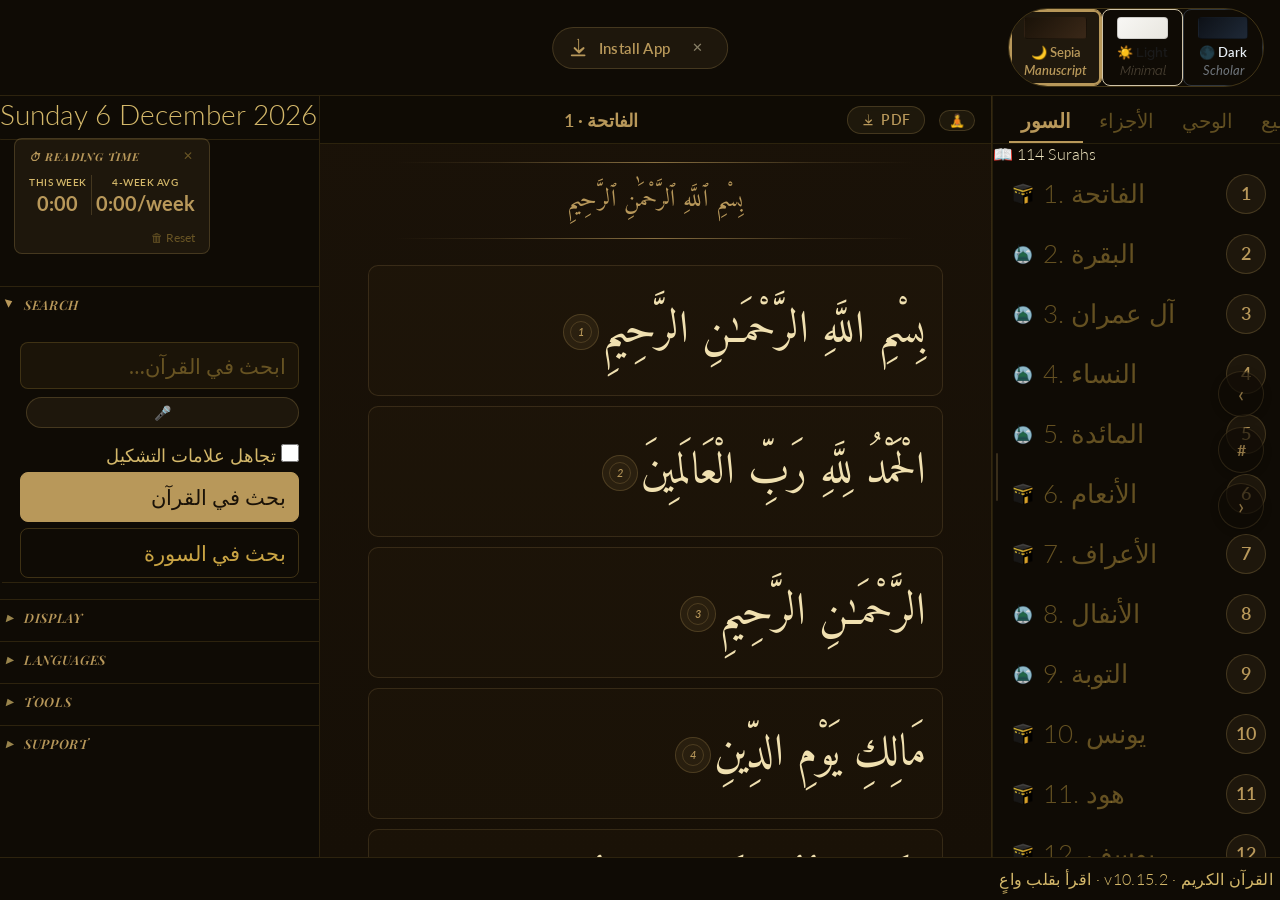
==== index.html @ 3ff108dc "V10.15.2" ====
<!DOCTYPE html>
<html lang="en" data-theme="manuscript">
<head>
    <meta charset="UTF-8">
    <meta name="viewport" content="width=device-width, initial-scale=1.0, maximum-scale=1.0, user-scalable=no">
    <title>Quran Display</title>
    <link rel="icon" type="image/x-icon" href="img/icon-192.png">
    <link rel="stylesheet" href="css/Styles.css">
    <link rel="stylesheet" href="css/features.css">
    <!-- v10.1: PWA — installable & offline-capable -->
    <link rel="manifest" href="manifest.json">
    <meta name="theme-color" content="#c9a444">
    <meta name="apple-mobile-web-app-capable" content="yes">
    <meta name="apple-mobile-web-app-status-bar-style" content="black-translucent">
    <meta name="apple-mobile-web-app-title" content="Quran">
    <link rel="apple-touch-icon" href="img/icon-192.png">
</head>
<body>
    <div class="burger-menu" id="burgerMenu">☰</div>

    <header>
        <div id="header-center">
            <!-- v10.4: Prominent install banner — visible at the top so users notice it -->
            <button id="headerInstallBtn" class="header-install-btn" style="display:none;" type="button">
                <span class="hib-icon" aria-hidden="true">
                    <svg viewBox="0 0 24 24" width="22" height="22" fill="currentColor" xmlns="http://www.w3.org/2000/svg">
                        <path d="M12 3v11.59l-3.3-3.3a1 1 0 0 0-1.4 1.42l5 5a1 1 0 0 0 1.4 0l5-5a1 1 0 0 0-1.4-1.42L13 14.59V3a1 1 0 0 0-2 0z"/>
                        <path d="M5 19a1 1 0 0 0 0 2h14a1 1 0 0 0 0-2H5z"/>
                    </svg>
                </span>
                <span class="hib-text">Install App</span>
                <span class="hib-close" id="headerInstallClose" title="Dismiss">✕</span>
            </button>
        </div>
        <div id="themeSwitcher">
            <button class="theme-btn active" data-theme="manuscript">
                <span class="theme-swatch theme-swatch-manuscript"></span>
                <span class="theme-name-primary">🌙 Sepia</span>
                <span class="theme-name-aesthetic">Manuscript</span>
            </button>
            <button class="theme-btn" data-theme="minimal">
                <span class="theme-swatch theme-swatch-minimal"></span>
                <span class="theme-name-primary">☀️ Light</span>
                <span class="theme-name-aesthetic">Minimal</span>
            </button>
            <button class="theme-btn" data-theme="scholar">
                <span class="theme-swatch theme-swatch-scholar"></span>
                <span class="theme-name-primary">🌑 Dark</span>
                <span class="theme-name-aesthetic">Scholar</span>
            </button>
        </div>
        <!-- Phone-only settings icon (top-right, ≤767px) -->
        <button id="phoneSettingsBtn" class="phone-settings-btn" type="button" title="Settings">⚙️</button>
    </header>

    <!-- Phone reading progress bar (hidden on desktop via CSS) -->
    <div id="surahProgressBar" class="surah-progress-bar">
        <div id="surahProgressFill" class="surah-progress-fill"></div>
    </div>

    <main>
        <aside class="sidebar1" id="sidebar">
            <div id="sidebarHeader">
                <span id="sidebarTitle">القرآن الكريم</span>
                <button id="sidebarCloseBtn" onclick="closeSidebar()">✕</button>
            </div>
            <div id="hijriMonth">
                <div class="date-gregorian"></div>
                <div class="date-hijri"></div>
            </div>
            <div id="controlsElements">

                <!-- v10.8: Reading-time widget -->
                <div id="topAccessBar">
                    <div id="topReadingTime" class="trt-widget">
                        <div class="trt-widget-head">
                            <span class="trt-widget-title">⏱ Reading Time</span>
                            <button class="trt-widget-x" id="trtCloseBtn" title="Hide">✕</button>
                        </div>
                        <div class="trt-stats">
                            <div class="trt-stat">
                                <div class="trt-stat-lbl">This week</div>
                                <div class="trt-val trt-stat-val">—</div>
                            </div>
                            <div class="trt-stat-sep"></div>
                            <div class="trt-stat">
                                <div class="trt-stat-lbl">4-week avg</div>
                                <div class="trt-avg trt-stat-val">—</div>
                            </div>
                        </div>
                        <div class="trt-widget-foot">
                            <button class="trt-widget-reset" id="trtResetBtn">🗑 Reset</button>
                        </div>
                    </div>
                </div>

                <!-- v10.13: Search — collapsible section (default open) -->
                <div class="side-group" data-default="open">
                    <button class="side-group-header" type="button">
                        <span class="side-group-arrow">▶</span>
                        <span class="side-group-label">Search</span>
                    </button>
                    <div class="side-group-body">
                <div id="searchControls">
                    <input type="text" id="search-input" placeholder="🔍 Search the Quran…">
                    <!-- Search history chips -->
                    <div id="searchHistoryRow"></div>
                    <div id="searDetails">
                        <div id="arabic-options" style="display:none;">
                            <label>
                                <input type="checkbox" id="ignore-diacritics">
                                تجاهل علامات التشكيل
                            </label>
                        </div>
                        <div id="searchButtons">
                            <button id="searchbutton">Quran Search</button>
                            <button id="searchButtonSourats">Surah Search</button>
                        </div>
                    </div>
                </div>
                    </div>
                </div>

                <!-- v10: Display section (theme + font sliders) — collapsed -->
                <div class="side-group" data-default="closed">
                    <button class="side-group-header" type="button">
                        <span class="side-group-arrow">▶</span>
                        <span class="side-group-label">Display</span>
                    </button>
                    <div class="side-group-body">
                        <!-- Font size slider -->
                        <div id="fontSizeSection">
                            <label class="SelectLanguage" id="lbl-fontsize">Font size</label>
                            <div class="font-slider-row">
                                <span class="font-slider-label font-slider-label-text">Verse</span>
                                <input type="range" id="arabicFontSlider" min="1.2" max="5" step="0.1" value="2.8">
                                <span class="font-slider-val" id="arabicFontVal">2.8</span>
                            </div>
                            <div class="font-slider-row">
                                <span class="font-slider-label font-slider-label-text">Translation</span>
                                <input type="range" id="transFontSlider" min="0.7" max="3" step="0.05" value="1.87">
                                <span class="font-slider-val" id="transFontVal">1.87</span>
                            </div>
                        </div>
                    </div>
                </div>

                <!-- v10: Languages section — collapsed -->
                <div class="side-group" data-default="closed">
                    <button class="side-group-header" type="button">
                        <span class="side-group-arrow">▶</span>
                        <span class="side-group-label">Languages</span>
                    </button>
                    <div class="side-group-body">
                        <div id="firstLanguage">
                            <label for="languageSelector" class="SelectLanguage">Quran language</label>
                            <select id="languageSelector">
                                <option value="arabic">Arabic</option>
                                <option value="french">Français</option>
                                <option value="english">English</option>
                                <option value="spanish">Español</option>
                            </select>
                        </div>

                        <div id="multiLanguage">
                            <label class="SelectLanguage">
                                Add translations
                                <span class="lang-badge">unlimited</span>
                            </label>
                            <div id="langTagsContainer"></div>
                            <select id="SurahLanguageSelector">
                                <option value="">+ Add a language…</option>
                                <option value="arabic">Arabic</option>
                                <option value="french">Français</option>
                                <option value="english">English</option>
                                <option value="spanish">Español</option>
                            </select>
                        </div>
                    </div>
                </div>

                <!-- v10: Tools section — collapsed -->
                <div class="side-group" data-default="closed">
                    <button class="side-group-header" type="button">
                        <span class="side-group-arrow">▶</span>
                        <span class="side-group-label">Tools</span>
                    </button>
                    <div class="side-group-body">
                        <div id="toggleButtons">
                            <button id="context">Surah Context</button>
                            <button id="bookmarksBtn">📁 Saved</button>
                            <button id="khatmBtn" class="khatm-sidebar-btn">🎯 Khatm tracker</button>
                            <button id="featuresBtn">⚙ Features &amp; Tools</button>
                        </div>
                    </div>
                </div>

                <!-- Support section — collapsed -->
                <div class="side-group" data-default="closed">
                    <button class="side-group-header" type="button">
                        <span class="side-group-arrow">▶</span>
                        <span class="side-group-label">Support</span>
                    </button>
                    <div class="side-group-body">
                        <div id="desktopSupportBtns">
                            <button id="desktopHelpBtn">❓ Help &amp; Tutorial</button>
                            <button id="desktopFeedbackBtn">✉ Feedback</button>
                        </div>
                    </div>
                </div>

            </div>
        </aside>

        <article class="main">
            <div id="content-wrapper">

                <!-- Saved hub panel (Bookmarks / Notes / Highlights) -->
                <div id="bookmarksPanel" class="eraseDiv">
                    <div id="bookmarks-topbar">
                        <span id="bookmarks-label">📁 Saved</span>
                        <button id="bookmarksReset" title="Clear all in this tab">🗑 Reset</button>
                        <button id="bookmarksClose">✕ Close</button>
                    </div>
                    <div id="saved-tabs">
                        <button class="saved-tab active" data-savedtab="bookmarks">
                            <span class="st-ico">🔖</span><span class="st-lbl">Bookmarks</span>
                        </button>
                        <button class="saved-tab" data-savedtab="notes">
                            <span class="st-ico">📝</span><span class="st-lbl">Notes</span>
                        </button>
                        <button class="saved-tab" data-savedtab="highlights">
                            <span class="st-ico">✦</span><span class="st-lbl">Highlights</span>
                        </button>
                        <button class="saved-tab" data-savedtab="reflections">
                            <span class="st-ico">✍️</span><span class="st-lbl">Reflections</span>
                        </button>
                    </div>
                    <div id="bookmarks-list"></div>
                </div>

                <!-- Search results -->
                <div class="eraseDiv" id="resultsContainerID">
                    <div id="results-topbar">
                        <span id="results-label">Results</span>
                        <button id="reset-button">✕ Close</button>
                    </div>
                    <div id="search-results" class="eraseDiv"></div>
                </div>

                <div id="quranContainer" class="textContainer"></div>
                <div id="suraContent" class="eraseDiv"></div>

                <!-- TOC with 3 tabs: Surahs / Juz / Revelation -->
                <div id="tocContainer" class="sidenav">
                    <div id="tocResizeHandle" title="Drag left to enlarge"></div>
                    <div id="tocTabRow">
                        <button class="toc-tab toc-tab-active" data-tab="surah">Surahs</button>
                        <button class="toc-tab" data-tab="juz">Juz</button>
                        <button class="toc-tab" data-tab="revelation">Revelation</button>
                        <button class="toc-tab" data-tab="topics">Topics</button>
                    </div>
                    <div id="toc-section-label"></div>
                    <div class="toc-scroll" id="toc-scroll"></div>
                </div>

            </div>
        </article>
    </main>

    <!-- Note modal -->
    <div id="noteModal" class="note-modal-overlay" style="display:none;">
        <div class="note-modal">
            <div class="note-modal-header">
                <span id="noteModalTitle">Verse note</span>
                <button id="noteModalClose">✕</button>
            </div>
            <textarea id="noteModalText" placeholder="Write your note here…"></textarea>
            <div class="note-modal-footer">
                <button id="noteModalSave">Save note</button>
                <button id="noteModalDelete">Delete note</button>
            </div>
        </div>
    </div>

    <!-- Mobile overlay for sidebar drawer -->
    <div id="sidebarOverlay" class="sidebar-overlay" onclick="closeSidebar()"></div>

    <!-- Bottom navigation bar (tablet + mobile) — v10.13 phone redesign: 4 tabs -->
    <nav id="bottomNav" class="bottom-nav">
        <button class="bnav-btn bnav-active" data-action="read">
            <span class="bnav-pill">
                <span class="bnav-ico">📖</span>
                <span class="bnav-lbl">Read</span>
            </span>
        </button>
        <button class="bnav-btn" data-action="share">
            <span class="bnav-pill">
                <span class="bnav-ico">📤</span>
                <span class="bnav-lbl">Share</span>
            </span>
        </button>
        <button class="bnav-btn" data-action="bookmark">
            <span class="bnav-pill">
                <span class="bnav-ico">🔖</span>
                <span class="bnav-lbl">Bookmark</span>
            </span>
        </button>
        <button class="bnav-btn" data-action="search">
            <span class="bnav-pill">
                <span class="bnav-ico">🔍</span>
                <span class="bnav-lbl">Search</span>
            </span>
        </button>
    </nav>


    <!-- Universal mobile bottom sheet -->
    <div id="mobileSheetOverlay" class="mob-sheet-overlay" onclick="closeMobileSheet()"></div>
    <div id="mobileSheet" class="mob-sheet">
        <div class="mob-sheet-grab" id="mobileSheetGrab">
            <div class="mob-sheet-handle" id="mobileSheetHandle"></div>
        </div>
        <div class="mob-sheet-header">
            <span class="mob-sheet-title" id="mobileSheetTitle"></span>
            <button class="mob-sheet-close" onclick="closeMobileSheet()">✕</button>
        </div>
        <div class="mob-sheet-body" id="mobileSheetBody"></div>
    </div>

    <!-- Reusable confirm dialog -->
    <div id="confirmOverlay" class="confirm-overlay" onclick="cancelConfirm(event)">
        <div class="confirm-box">
            <div class="confirm-title" id="confirmTitle">Are you sure?</div>
            <div class="confirm-text" id="confirmText"></div>
            <div class="confirm-btns">
                <button class="confirm-btn" onclick="cancelConfirm()">Cancel</button>
                <button class="confirm-btn danger" id="confirmOK">Confirm</button>
            </div>
        </div>
    </div>

    <!-- v9.12: Desktop Features modal — same content as mobile settings sheet -->
    <div id="featuresModal" class="features-modal-overlay" onclick="closeFeaturesModal(event)">
        <div class="features-modal-box" onclick="event.stopPropagation()">
            <div class="features-modal-header">
                <span class="features-modal-title">⚙ Features &amp; Tools</span>
                <button class="features-modal-close" onclick="closeFeaturesModal()">✕</button>
            </div>
            <div class="features-modal-body" id="featuresModalBody"></div>
        </div>
    </div>

    <!-- Phone hamburger drawer (left side, ≤767px only) -->
    <div id="mobileDrawer" class="mob-drawer">
        <div class="mob-drawer-header">
            <img src="img/icon-64.png" class="mob-drawer-icon" alt="">
            <span class="mob-drawer-title">Quran App</span>
            <button class="mob-drawer-close" id="mobileDrawerClose">✕</button>
        </div>
        <div class="mob-drawer-dates" id="mobileDrawerDates"></div>

        <!-- Quran Journey -->
        <div class="mob-drawer-section-label">Quran Journey</div>
        <nav class="mob-drawer-nav">
            <button class="mob-drawer-item" id="mdKhatmBtn">
                <span class="mob-drawer-ico">🎯</span>
                <span class="mob-drawer-lbl">Khatm Tracker</span>
                <span class="mob-drawer-chevron">›</span>
            </button>
            <button class="mob-drawer-item" id="mdReadingPlanBtn">
                <span class="mob-drawer-ico">📅</span>
                <span class="mob-drawer-lbl">Reading Plan</span>
                <span class="mob-drawer-chevron">›</span>
            </button>
            <button class="mob-drawer-item" id="mdReadingTimeBtn">
                <span class="mob-drawer-ico">⏱</span>
                <span class="mob-drawer-lbl">Reading Time</span>
                <span class="mob-drawer-chevron">›</span>
            </button>
            <button class="mob-drawer-item" id="mdSurahContextBtn">
                <span class="mob-drawer-ico">📜</span>
                <span class="mob-drawer-lbl">Surah Context</span>
                <span class="mob-drawer-chevron">›</span>
            </button>
        </nav>

        <!-- Daily Content -->
        <div class="mob-drawer-section-label">Daily Content</div>
        <nav class="mob-drawer-nav">
            <button class="mob-drawer-item" id="mdDailyVerseBtn">
                <span class="mob-drawer-ico">🌅</span>
                <span class="mob-drawer-lbl">Daily Verse</span>
                <span class="mob-drawer-chevron">›</span>
            </button>
            <button class="mob-drawer-item" id="mdReflectionBtn">
                <span class="mob-drawer-ico">✍️</span>
                <span class="mob-drawer-lbl">Reflection Prompt</span>
                <span class="mob-drawer-chevron">›</span>
            </button>
        </nav>

        <!-- Support -->
        <div class="mob-drawer-section-label">Support</div>
        <nav class="mob-drawer-nav">
            <button class="mob-drawer-item" id="mdHelpBtn">
                <span class="mob-drawer-ico">❓</span>
                <span class="mob-drawer-lbl">Help &amp; Tutorial</span>
                <span class="mob-drawer-chevron">›</span>
            </button>
            <button class="mob-drawer-item" id="mdFeedbackBtn">
                <span class="mob-drawer-ico">💬</span>
                <span class="mob-drawer-lbl">Feedback</span>
                <span class="mob-drawer-chevron">›</span>
            </button>
        </nav>

        <!-- Language -->
        <div class="mob-drawer-divider"></div>
        <div class="mob-drawer-lang-section">
            <div class="mob-drawer-lang-label">Language</div>
            <div class="mob-drawer-langs" id="mobileDrawerLangs">
                <button class="mob-drawer-lang" data-lang="arabic">AR</button>
                <button class="mob-drawer-lang" data-lang="french">FR</button>
                <button class="mob-drawer-lang" data-lang="english">EN</button>
                <button class="mob-drawer-lang" data-lang="spanish">ES</button>
            </div>
        </div>
    </div>
    <div id="mobileDrawerOverlay" class="mob-drawer-overlay"></div>

    <footer id="appFooter">Quran Display v10.14.14 — May you read with a mindful heart</footer>
    <script src="js/script.js"></script>
    <script src="js/features.js"></script>
</body>
</html>
---- css/Styles.css ----
/* ═══════════════════════════════════════════════════════════════════
   QURAN DISPLAY v8 · Three-theme stylesheet
   Themes: manuscript | minimal | scholar
   ═══════════════════════════════════════════════════════════════════ */

@import url('https://fonts.googleapis.com/css2?family=Playfair+Display:ital,wght@0,400;0,600;1,400&family=Cinzel:wght@400;600&family=Raleway:wght@300;400;600&family=Lato:wght@300;400&family=Amiri:ital,wght@0,400;0,700;1,400&display=swap');

*, *::before, *::after { margin: 0; padding: 0; box-sizing: border-box; }
html { font-size: 16px; }

/* ════════════════════════════════════════════════════════════════════
   THEME TOKENS
   ════════════════════════════════════════════════════════════════════ */
[data-theme="manuscript"] {
    --bg-page:         #0f0b05;
    --bg-sidebar:      #0f0b05;
    --bg-content:      #1a1208;
    --bg-toc:          #0f0b05;
    --bg-toc-active:   #c9a44415;
    --bg-input:        #c9a44410;
    --bg-btn:          transparent;
    --bg-btn-hover:    #c9a44418;
    --bg-results:      #100d06;
    --bg-header:       #0f0b05;
    --bg-footer:       #0f0b05;
    --accent:          #c9a444;
    --accent-dim:      #c9a44480;
    --accent-faint:    #c9a44428;
    --accent-trace:    #c9a44412;
    --text-primary:    #f0e6c0;
    --text-secondary:  #d4b86a;
    --text-muted:      #c9a44470;
    --text-btn:        #c9a444;
    --text-toc:        #c9a44475;
    --text-toc-active: #c9a444;
    --text-verse:      #f0e0b0;
    --text-hijri:      #c9a444;
    --text-result:     #c9a44488;
    --text-result-h:   #e8d5a0;
    --border:          #c9a44428;
    --border-mid:      #c9a44445;
    --border-verse:    #c9a44420;
    --border-btn:      #c9a44440;
    --border-input:    #c9a44435;
    --border-toc:      #c9a44420;
    --font-ui:         'Lato', sans-serif;
    --font-heading:    'Playfair Display', serif;
    --font-arabic:     'Amiri', serif;
    --radius:          8px;
    --sidebar-w:       320px;
}

[data-theme="minimal"] {
    --bg-page:         #f8f7f4;
    --bg-sidebar:      #ffffff;
    --bg-content:      #f8f7f4;
    --bg-toc:          #ffffff;
    --bg-toc-active:   #f3ede0;
    --bg-input:        #f8f7f4;
    --bg-btn:          #f5f1e7;
    --bg-btn-hover:    #ebe3d0;
    --bg-results:      #ffffff;
    --bg-header:       #ffffff;
    --bg-footer:       #f3ede0;
    --accent:          #2d5a27;
    --accent-dim:      #2d5a2780;
    --accent-faint:    #2d5a2720;
    --accent-trace:    #2d5a2710;
    --text-primary:    #1a1a1a;
    --text-secondary:  #5a5040;
    --text-muted:      #8a7e6a;
    --text-btn:        #3d3528;
    --text-toc:        #5a5040;
    --text-toc-active: #2d5a27;
    --text-verse:      #1a1a1a;
    --text-hijri:      #5a5040;
    --text-result:     #5a5040;
    --text-result-h:   #3d3528;
    --border:          #e0dbd0;
    --border-mid:      #ccc8bc;
    --border-verse:    #e8e4dc;
    --border-btn:      #d0c4a8;
    --border-input:    #d0ccc0;
    --border-toc:      #e8e4dc;
    --font-ui:         'Raleway', sans-serif;
    --font-heading:    'Cinzel', serif;
    --font-arabic:     'Amiri', serif;
    --radius:          10px;
    --sidebar-w:       320px;
}

[data-theme="scholar"] {
    --bg-page:         #0d1117;
    --bg-sidebar:      #161b22;
    --bg-content:      #0d1117;
    --bg-toc:          #161b22;
    --bg-toc-active:   #4fa8d512;
    --bg-input:        #0d1117;
    --bg-btn:          #21262d;
    --bg-btn-hover:    #2d333b;
    --bg-results:      #161b22;
    --bg-header:       #161b22;
    --bg-footer:       #161b22;
    --accent:          #4fa8d5;
    --accent-dim:      #4fa8d570;
    --accent-faint:    #4fa8d520;
    --accent-trace:    #4fa8d510;
    --text-primary:    #e6edf3;
    --text-secondary:  #8b949e;
    --text-muted:      #484f58;
    --text-btn:        #8b949e;
    --text-toc:        #8b949e;
    --text-toc-active: #4fa8d5;
    --text-verse:      #e6edf3;
    --text-hijri:      #4fa8d5;
    --text-result:     #adbac7;
    --text-result-h:   #e6edf3;
    --border:          #30363d;
    --border-mid:      #444c56;
    --border-verse:    #21262d;
    --border-btn:      #30363d;
    --border-input:    #30363d;
    --border-toc:      #21262d;
    --font-ui:         'Lato', sans-serif;
    --font-heading:    'Playfair Display', serif;
    --font-arabic:     'Amiri', serif;
    --radius:          7px;
    --sidebar-w:       320px;
}

/* ── Scrollbars ── */
::-webkit-scrollbar { width: 5px; height: 5px; }
::-webkit-scrollbar-track { background: transparent; }
::-webkit-scrollbar-thumb { background: var(--accent-faint); border-radius: 99px; }
::-webkit-scrollbar-thumb:hover { background: var(--accent-dim); }

body {
    font-family: var(--font-ui);
    font-weight: 300;
    background-color: var(--bg-page);
    color: var(--text-primary);
    display: flex;
    flex-direction: column;
    height: 100vh;            /* fallback */
    height: 100dvh;            /* respects mobile browser UI */
    overflow: hidden;
    transition: background-color 0.3s, color 0.3s;
}

/* ════════════════════════════════════════════════════════════════════
   HEADER — logo + title 2× bigger, truly centred
   ════════════════════════════════════════════════════════════════════ */
header {
    background-color: var(--bg-header);
    border-bottom: 1px solid var(--border);
    padding: 12px 20px;
    display: flex;
    align-items: center;
    justify-content: flex-end;
    gap: 16px;
    flex-shrink: 0;
    position: relative;
    min-height: 92px;
}

/* 4. Logo + title absolutely centred as one unit */
#header-center {
    position: absolute;
    left: 50%;
    transform: translateX(-50%);
    display: flex;
    align-items: center;
    gap: 18px;
    pointer-events: none;
}
#header-center > * { pointer-events: auto; }

#introduction { display: flex; align-items: center; flex-shrink: 0; }

/* 4. Logo 2× bigger: was 46px → 88px */
.Bismileh {
    height: 88px;
    width: auto;
    filter: drop-shadow(0 0 8px var(--accent-faint));
}

/* 4. Title 2× bigger: was 1rem → 2rem */
#introductionTitle {
    font-family: var(--font-arabic);
    font-size: 2rem;
    color: var(--accent);
    direction: rtl;
    opacity: 0.85;
    line-height: 1.6;
    white-space: nowrap;
}

/* ── Theme switcher ── */
#themeSwitcher {
    display: flex;
    border: 1px solid var(--border-mid);
    border-radius: 99px;
    overflow: hidden;
    flex-shrink: 0;
    position: relative;
    z-index: 1;
}

.theme-btn {
    background: transparent;
    border: none;
    padding: 7px 17px;
    font-size: 14px;
    font-family: var(--font-ui);
    color: var(--text-secondary);
    cursor: pointer;
    transition: all 0.2s;
    white-space: nowrap;
}
.theme-btn:hover { background: var(--accent-trace); color: var(--text-primary); }
.theme-btn.active { background: var(--accent); color: var(--bg-page); font-weight: 600; }

/* ════════════════════════════════════════════════════════════════════
   MAIN LAYOUT
   ════════════════════════════════════════════════════════════════════ */
main { display: flex; flex: 1; overflow: hidden; min-height: 0; }
article.main { flex: 1; overflow: hidden; display: flex; flex-direction: column; min-width: 0; }
#content-wrapper { flex: 1; display: flex; overflow: hidden; min-height: 0; background: var(--bg-content); }

/* ════════════════════════════════════════════════════════════════════
   SIDEBAR
   ════════════════════════════════════════════════════════════════════ */
.sidebar1 {
    width: var(--sidebar-w);
    min-width: var(--sidebar-w);
    background-color: var(--bg-sidebar);
    border-right: 1px solid var(--border);
    display: flex;
    flex-direction: column;
    overflow-y: auto;
    overflow-x: hidden;
    flex-shrink: 0;
    height: 100%;
    transition: background-color 0.3s, border-color 0.3s;
}

/* 5. Both date lines same size: 28px */
#hijriMonth {
    padding: 16px 18px 14px;
    border-bottom: 1px solid var(--border);
    flex-shrink: 0;
}

.date-gregorian {
    font-size: 28px;
    color: var(--text-secondary);
    margin-bottom: 4px;
    font-family: var(--font-ui);
    line-height: 1.3;
}

.date-hijri {
    font-size: 28px;
    color: var(--text-hijri);
    font-family: var(--font-arabic);
    line-height: 1.5;
    direction: rtl;
    text-align: right;
}

#controlsElements { display: flex; flex-direction: column; flex: 1; }

#firstLanguage,
#multiLanguage,
#searchControls,
#toggleButtons {
    padding: 14px 18px;
    border-bottom: 1px solid var(--border);
}

/* Labels: 24px italic heading font */
.SelectLanguage {
    display: flex;
    align-items: center;
    gap: 8px;
    font-size: 24px;
    color: var(--text-muted);
    margin-bottom: 10px;
    font-family: var(--font-heading);
    font-style: italic;
}

.lang-badge {
    font-size: 11px;
    background: var(--accent-trace);
    color: var(--accent-dim);
    border: 1px solid var(--accent-faint);
    border-radius: 3px;
    padding: 2px 6px;
    font-family: var(--font-ui);
    font-style: normal;
}

/* Selects: 21px */
#languageSelector,
#SurahLanguageSelector {
    width: 100%;
    padding: 10px 12px;
    background: var(--bg-input);
    border: 1px solid var(--border-input);
    border-radius: var(--radius);
    color: var(--text-primary);
    font-size: 21px;
    font-family: var(--font-ui);
    appearance: none;
    background-image: url("data:image/svg+xml,%3Csvg xmlns='http://www.w3.org/2000/svg' width='12' height='12' viewBox='0 0 12 12'%3E%3Cpath fill='%23888' d='M6 9L1 4h10z'/%3E%3C/svg%3E");
    background-repeat: no-repeat;
    background-position: right 12px center;
    cursor: pointer;
    transition: border-color 0.2s;
}
#languageSelector:focus,
#SurahLanguageSelector:focus { outline: none; border-color: var(--accent-dim); }

/* Language tag stack */
#langTagsContainer { display: flex; flex-direction: column; gap: 6px; margin-bottom: 10px; }

.lang-tag-row {
    display: flex;
    align-items: center;
    gap: 8px;
    background: var(--accent-trace);
    border: 1px solid var(--accent-faint);
    border-radius: var(--radius);
    padding: 8px 12px;
}

.lang-tag-label {
    font-size: 18px;
    color: var(--text-secondary);
    flex: 1;
    min-width: 0;
    overflow: hidden;
    text-overflow: ellipsis;
    white-space: nowrap;
}

.lang-tag-remove {
    font-size: 18px;
    color: var(--text-muted);
    background: none;
    border: none;
    cursor: pointer;
    padding: 0;
    line-height: 1;
    flex-shrink: 0;
    transition: color 0.15s;
}
.lang-tag-remove:hover { color: var(--accent); }

/* Secondary verse: 2/3 of main text */
.secondary-verse {
    font-size: var(--trans-font-size, 1.87rem);
    font-family: var(--font-ui);
    font-weight: 300;
    line-height: 1.8;
    margin-top: 8px;
    direction: ltr;
    text-align: left;
}

/* Search: 21px */
#searchControls { display: flex; flex-direction: column; gap: 8px; }

#search-input {
    width: 100%;
    padding: 10px 12px;
    background: var(--bg-input);
    border: 1px solid var(--border-input);
    border-radius: var(--radius);
    color: var(--text-primary);
    font-size: 21px;
    font-family: var(--font-ui);
    transition: border-color 0.2s;
}
#search-input::placeholder { color: var(--text-muted); }
#search-input:focus { outline: none; border-color: var(--accent-dim); }

#searDetails { display: flex; flex-direction: column; gap: 6px; }

#arabic-options {
    font-size: 18px;
    color: var(--text-secondary);
    display: flex;
    align-items: center;
    gap: 6px;
    direction: rtl;
}
#arabic-options input[type="checkbox"] { accent-color: var(--accent); width: 18px; height: 18px; }
#searchButtons { display: flex; flex-direction: column; gap: 6px; }

/* Buttons: 21px */
button {
    font-family: var(--font-ui);
    font-size: 21px;
    font-weight: 400;
    cursor: pointer;
    border-radius: var(--radius);
    transition: background 0.18s, color 0.18s;
}

#searchbutton,
#searchButtonSourats,
#toggleOrder,
#context,
#khatmBtn {
    width: 100%;
    padding: 11px 12px;
    background: var(--bg-btn);
    border: 1px solid var(--border-btn);
    color: var(--text-btn);
    text-align: left;
}
#searchbutton:hover,
#searchButtonSourats:hover,
#toggleOrder:hover,
#context:hover,
#khatmBtn:hover { background: var(--bg-btn-hover); color: var(--text-primary); }

#toggleButtons { display: flex; flex-direction: column; gap: 6px; }

/* 6. Arabic direction for buttons when Arabic is selected */
.btn-rtl {
    text-align: right !important;
    direction: rtl !important;
}

/* ── Burger ── */
.burger-menu {
    display: none;
    position: fixed;
    top: 10px; left: 10px;
    z-index: 200;
    font-size: 22px;
    color: var(--accent);
    cursor: pointer;
    background: var(--bg-sidebar);
    border: 1px solid var(--border);
    border-radius: 6px;
    width: 40px; height: 40px;
    align-items: center;
    justify-content: center;
    line-height: 1;
}

/* ════════════════════════════════════════════════════════════════════
   SEARCH RESULTS — close button at top
   ════════════════════════════════════════════════════════════════════ */
.resultsContainer {
    width: 280px;
    min-width: 280px;
    display: flex;
    flex-direction: column;
    border-right: 1px solid var(--border);
    background: var(--bg-results);
    overflow: hidden;
    flex-shrink: 0;
}

#results-topbar {
    display: flex;
    align-items: center;
    justify-content: space-between;
    gap: 8px;
    padding: 10px 12px;
    border-bottom: 1px solid var(--border);
    flex-shrink: 0;
}

#results-label {
    font-size: 16px;
    color: var(--accent);
    font-family: var(--font-heading);
    font-style: italic;
    flex: 1;
    min-width: 0;
    overflow: hidden;
    text-overflow: ellipsis;
    white-space: nowrap;
    line-height: 1.4;
}

#reset-button {
    font-size: 12px;
    padding: 4px 10px;
    background: var(--accent-trace);
    border: 1px solid var(--accent-faint);
    color: var(--accent);
    border-radius: 99px;
    white-space: nowrap;
    flex-shrink: 0;
}
#reset-button:hover { background: var(--accent-faint); }

.resultsClass {
    flex: 1;
    overflow-y: auto;
    padding: 12px 16px;
    font-size: 1rem;
    color: var(--text-result);
    line-height: 1.8;
}

.total-matches {
    font-size: 14px;
    color: var(--text-muted);
    margin-bottom: 10px;
    padding-bottom: 8px;
    border-bottom: 1px solid var(--border);
}

.surah-results { margin-bottom: 12px; }

.SearchResultSurah {
    font-family: var(--font-heading);
    font-size: 17px;
    color: var(--accent);
    margin-bottom: 5px;
    font-weight: 600;
    font-style: italic;
}

.search-result-item {
    cursor: pointer;
    color: var(--text-result);
    padding: 5px 0;
    font-size: 16px;
    transition: color 0.15s;
    border-bottom: 1px solid var(--border);
}
.search-result-item:hover { color: var(--text-result-h); }

/* ════════════════════════════════════════════════════════════════════
   READING PANE — flex:2 = 2/3
   ════════════════════════════════════════════════════════════════════ */
.textContainer {
    flex: 2;
    padding: 0 48px 36px;
    overflow-y: auto;
    overflow-x: hidden;
    background: var(--bg-content);
    border-right: 1px solid var(--border);
    transition: background-color 0.3s;
    min-width: 0;
}

/* ════════════════════════════════════════════════════════════════════
   CONTEXT PANE — 2. text 3× bigger
   ════════════════════════════════════════════════════════════════════ */
.sura-contexte {
    flex: 2;
    padding: 36px 48px;
    overflow-y: auto;
    overflow-x: hidden;
    background: var(--bg-content);
    border-right: 1px solid var(--border);
    min-width: 0;
    line-height: 1.8;
}

/* 2. Context text 3× bigger than before (was ~0.95rem → now ~2.85rem equiv) */
.sura-contexte h2 {
    font-family: var(--font-heading);
    color: var(--accent);
    font-size: 2.4rem;
    margin: 28px 0 14px;
    padding-bottom: 10px;
    border-bottom: 1px solid var(--border);
    font-style: italic;
}

.sura-contexte h3 {
    font-size: 1.8rem;
    color: var(--text-secondary);
    margin: 18px 0 8px;
}

.sura-contexte p {
    font-size: 1.65rem;
    color: var(--text-primary);
    line-height: 1.9;
    opacity: 0.9;
}

.sura-contexte .item { margin-bottom: 20px; }

/* ── Surah title — hidden (sticky bar already shows the name) ── */
#suraTitle {
    display: none;
}
@media print {
    #suraTitle { display: block; font-family: var(--font-heading); font-size: 1.9rem; color: var(--accent); margin-bottom: 20px; padding-bottom: 14px; border-bottom: 1px solid var(--border); font-weight: 600; }
}

/* ── Verses: 2.8rem ── */
.sura { width: 100%; }

.verse {
    padding: 22px 0;
    border-bottom: 1px solid var(--border-verse);
    position: relative;
    color: var(--text-verse);
    line-height: 2.3;
    font-family: var(--font-arabic);
    font-size: var(--verse-font-size, 2.8rem);
    transition: background 0.15s;
}

.verse:last-of-type { border-bottom: none; }
.verse:last-of-type::after {
    content: "";
    display: block;
    width: 40%;
    height: 1px;
    background: var(--accent-faint);
    margin: 16px auto 0;
    border-radius: 99px;
}

.right-align { text-align: right; direction: rtl; }
.verse-icon { display: inline-block; margin-inline-start: 10px; vertical-align: middle; }

.icon-number {
    display: inline-flex;
    align-items: center;
    justify-content: center;
    width: 36px; height: 36px;
    border-radius: 50%;
    border: 1px solid var(--accent-faint);
    background: var(--accent-trace);
    font-size: 14px;
    font-family: var(--font-ui);
    color: var(--accent);
    font-weight: 600;
    flex-shrink: 0;
}

.highlight { background: var(--accent); color: var(--bg-page); border-radius: 3px; padding: 0 3px; }

/* ════════════════════════════════════════════════════════════════════
   TOC — flex:1, drag-resizable, 3. original icons, centred header
   ════════════════════════════════════════════════════════════════════ */
#tocContainer {
    flex: 1;
    min-width: 140px;
    max-width: 700px;
    background: var(--bg-toc);
    border-left: 1px solid var(--border-toc);
    overflow-y: auto;
    overflow-x: hidden;
    flex-shrink: 0;
    position: relative;
    user-select: none;
    display: flex;
    flex-direction: column;
}

/* Drag handle */
#tocResizeHandle {
    position: absolute;
    top: 0; left: 0;
    width: 8px; height: 100%;
    cursor: col-resize;
    z-index: 10;
    background: transparent;
    display: flex;
    align-items: center;
    justify-content: center;
    transition: background 0.15s;
}
#tocResizeHandle::after {
    content: '';
    width: 2px; height: 48px;
    background: var(--accent-faint);
    border-radius: 2px;
    transition: background 0.15s;
}
#tocResizeHandle:hover,
#tocResizeHandle.dragging { background: var(--accent-trace); }
#tocResizeHandle:hover::after,
#tocResizeHandle.dragging::after { background: var(--accent-dim); }

/* 3. TOC header: bigger (20px), centred, with bottom border */
.toc-section-label {
    font-size: 20px;
    font-family: var(--font-heading);
    font-style: italic;
    font-weight: 600;
    color: var(--accent);
    text-align: center;
    padding: 14px 14px 12px 20px;
    border-bottom: 1px solid var(--border-toc);
    flex-shrink: 0;
}

/* TOC scroll area */
.toc-scroll {
    flex: 1;
    overflow-y: auto;
    overflow-x: hidden;
}

/* TOC items: default 26px, scaled by JS drag */
.toc-item {
    padding: 10px 14px 10px 16px;
    font-size: 26px;
    color: var(--text-toc);
    cursor: pointer;
    display: flex;
    align-items: center;
    justify-content: space-between;
    gap: 8px;
    border-left: 2px solid transparent;
    transition: background 0.15s, color 0.15s, border-color 0.15s;
    line-height: 1.3;
    overflow: hidden;
}
.toc-item:hover {
    background: var(--bg-toc-active);
    color: var(--text-toc-active);
    border-left-color: var(--accent-dim);
}
.toc-item.toc-active {
    color: var(--text-toc-active);
    background: var(--bg-toc-active);
    border-left-color: var(--accent);
}

.toc-item-left {
    display: flex;
    align-items: center;
    gap: 8px;
    flex: 1;
    min-width: 0;
    overflow: hidden;
}

.toc-item-name {
    overflow: hidden;
    text-overflow: ellipsis;
    white-space: nowrap;
}

.toc-item-right {
    display: flex;
    align-items: center;
    gap: 6px;
    flex-shrink: 0;
}

/* 3. Original city icon images */
.city-icon {
    width: 24px;
    height: 24px;
    object-fit: contain;
    opacity: 0.85;
    flex-shrink: 0;
}

/* TOC number badge */
.toc-num {
    display: inline-flex;
    align-items: center;
    justify-content: center;
    min-width: 40px; height: 40px;
    border-radius: 50%;
    border: 1px solid var(--accent-faint);
    background: var(--accent-trace);
    font-size: 18px;
    font-family: var(--font-ui);
    color: var(--accent);
    flex-shrink: 0;
    font-weight: 600;
}

/* ── Utility ── */
.eraseDiv {
    width: 0 !important;
    height: 0 !important;
    padding: 0 !important;
    border: 0 !important;
    margin: 0 !important;
    overflow: hidden !important;
    display: none !important;
    flex-shrink: 0 !important;
}

footer {
    background: var(--bg-footer);
    border-top: 1px solid var(--border);
    text-align: center;
    padding: 11px 7px;
    font-size: 16px;
    color: var(--text-secondary);
    flex-shrink: 0;
    opacity: 1;
    font-family: var(--font-ui);
    font-style: normal;
    letter-spacing: 0.02em;
}

/* ════════════════════════════════════════════════════════════════════
   THEME OVERRIDES
   ════════════════════════════════════════════════════════════════════ */
[data-theme="manuscript"] .verse { padding: 26px 4px; }
[data-theme="manuscript"] .secondary-verse { color: #c9a444cc; }
[data-theme="manuscript"] #suraTitle::before,
[data-theme="manuscript"] #suraTitle::after {
    content: '⬧';
    font-size: 0.45em;
    opacity: 0.35;
    margin: 0 10px;
    vertical-align: middle;
}
[data-theme="manuscript"] .textContainer,
[data-theme="manuscript"] .sura-contexte {
    background: linear-gradient(180deg, #1a1208 0%, #160f06 100%);
}

[data-theme="minimal"] .verse {
    border: 1px solid var(--border-verse);
    border-radius: var(--radius);
    padding: 20px 24px;
    margin-bottom: 14px;
    box-shadow: 0 2px 8px #2d5a2710;
}
[data-theme="minimal"] .verse:last-of-type::after { display: none; }
[data-theme="minimal"] #suraTitle { font-size: 1.6rem; }

[data-theme="scholar"] .verse {
    border: 1px solid var(--border-verse);
    border-radius: var(--radius);
    padding: 18px 22px 18px 20px;
    margin-bottom: 12px;
    border-left: 2px solid var(--accent-faint);
    box-shadow: 0 1px 6px #00000035;
    transition: border-left-color 0.2s;
}
[data-theme="scholar"] .verse:hover { border-left-color: var(--accent-dim); }
[data-theme="scholar"] .verse:last-of-type::after { display: none; }
[data-theme="scholar"] .secondary-verse { color: #adbac7; }

/* ════════════════════════════════════════════════════════════════════
   SIDEBAR HEADER (mobile close button)
   ════════════════════════════════════════════════════════════════════ */
#sidebarHeader {
    display: none;
    align-items: center;
    justify-content: space-between;
    padding: 14px 18px;
    border-bottom: 1px solid var(--border);
    flex-shrink: 0;
}

#sidebarTitle {
    font-family: var(--font-arabic);
    font-size: 20px;
    color: var(--accent);
    font-style: italic;
}

#sidebarCloseBtn {
    font-size: 18px;
    color: var(--text-muted);
    background: none;
    border: none;
    cursor: pointer;
    width: auto;
    padding: 2px 6px;
    border-radius: 4px;
    line-height: 1;
}
#sidebarCloseBtn:hover { color: var(--accent); }

/* ════════════════════════════════════════════════════════════════════
   SIDEBAR OVERLAY (mobile backdrop)
   ════════════════════════════════════════════════════════════════════ */
.sidebar-overlay {
    display: none;
    position: fixed;
    inset: 0;
    background: #00000060;
    z-index: 90;
    backdrop-filter: blur(2px);
}
.sidebar-overlay.active { display: block; }

/* ════════════════════════════════════════════════════════════════════
   BOTTOM NAV (tablet + mobile only)
   ════════════════════════════════════════════════════════════════════ */
.bottom-nav {
    display: none;
    background: var(--bg-header);
    border-top: 1px solid var(--border);
    flex-shrink: 0;
    z-index: 50;
}

.bnav-btn {
    flex: 1;
    display: flex;
    flex-direction: column;
    align-items: center;
    justify-content: center;
    gap: 3px;
    padding: 8px 4px 10px;
    background: transparent;
    border: none;
    cursor: pointer;
    border-top: 2px solid transparent;
    transition: background 0.15s, border-color 0.15s;
    width: auto;
}

.bnav-btn.bnav-active {
    background: var(--accent-trace);
    border-top-color: var(--accent);
}

/* Pill wrapper — transparent by default, gains background on phone active state */
.bnav-pill {
    display: flex;
    flex-direction: column;
    align-items: center;
    gap: 2px;
    padding: 4px 14px;
    border-radius: 20px;
    transition: background 0.2s;
}

.bnav-ico {
    font-size: 20px;
    line-height: 1;
    display: block;
}

.bnav-lbl {
    font-size: 11px;
    font-weight: 500;
    color: var(--text-secondary);
    font-family: var(--font-ui);
    white-space: nowrap;
    letter-spacing: 0.02em;
}

.bnav-btn.bnav-active .bnav-lbl { color: var(--accent); }

/* ── Phone progress bar (hidden on desktop/tablet) ── */
.surah-progress-bar {
    display: none;
    height: 3px;
    background: var(--border);
    flex-shrink: 0;
    position: relative;
    z-index: 9;
}
.surah-progress-fill {
    height: 100%;
    background: var(--accent);
    width: 0%;
    transition: width 0.25s ease;
}

/* ── Phone left drawer (hidden by default) ── */
.mob-drawer {
    display: none;
    position: fixed;
    top: 0; left: 0; bottom: 0;
    width: 280px;
    background: var(--bg-sidebar);
    border-right: 1px solid var(--border);
    z-index: 1100;
    transform: translateX(-100%);
    transition: transform 0.28s ease;
    flex-direction: column;
    overflow-y: auto;
}
.mob-drawer.open { transform: translateX(0); }
.mob-drawer-overlay {
    display: none;
    position: fixed;
    inset: 0;
    background: rgba(0,0,0,0.5);
    z-index: 1099;
}
.mob-drawer-overlay.active { display: block; }



/* ════════════════════════════════════════════════════════════════════
   RESPONSIVE — 1200px (hide TOC)
   ════════════════════════════════════════════════════════════════════ */
@media (max-width: 1200px) {
    #tocContainer { display: none; }
    .textContainer, .sura-contexte { flex: 1; }
}

/* ════════════════════════════════════════════════════════════════════
   RESPONSIVE — 900px TABLET
   ════════════════════════════════════════════════════════════════════ */
@media (max-width: 900px) {
    /* Header: compact, logo smaller */
    header {
        padding: 8px 14px;
        min-height: 60px;
        justify-content: space-between;
    }
    #header-center {
        position: static;
        transform: none;
        flex: 1;
        gap: 10px;
        justify-content: center;
    }
    .Bismileh { height: 40px; }
    #introductionTitle { font-size: 0.9rem; }
    #themeSwitcher { flex-shrink: 0; }
    .theme-btn { font-size: 12px; padding: 5px 11px; }

    /* Burger visible on all mobile/tablet (opens settings sheet; phone uses drawer) */
    .burger-menu { display: flex; }

    /* Sidebar: full-height drawer */
    .sidebar1 {
        position: fixed;
        top: 0; left: 0;
        height: 100vh;
        height: 100dvh;
        z-index: 100;
        transform: translateX(-100%);
        transition: transform 0.28s cubic-bezier(.4,0,.2,1);
        width: 320px;
        min-width: 320px;
        box-shadow: 6px 0 32px #00000060;
    }
    .sidebar1.open { transform: translateX(0); }
    #sidebarHeader { display: flex; }

    /* Reading area full width */
    .textContainer {
        padding: 0 24px 20px;
        flex: 1;
    }
    .sura-contexte {
        padding: 20px 24px;
        flex: 1;
    }
    /* v9.11: don't override font-size — let user's slider control it */
    #suraTitle { font-size: 1.2rem; }

    /* Search results narrower */
    .resultsContainer { width: 220px; min-width: 220px; }

    /* Bottom nav visible */
    .bottom-nav { display: flex; }

    /* main needs padding-bottom for bottom nav */
    main { padding-bottom: 0; }
    body { padding-bottom: 0; }

    /* Bookmarks panel narrower */
    .bookmarksContainer { width: 200px; min-width: 200px; }

    /* Sidebar font sizes slightly reduced */
    .SelectLanguage { font-size: 18px; }
    .date-gregorian { font-size: 18px; }
    .date-hijri { font-size: 22px; }
    #languageSelector, #SurahLanguageSelector { font-size: 16px; }
    #searchbutton, #searchButtonSourats, #toggleOrder, #context, #bookmarksBtn { font-size: 16px; padding: 9px 10px; }
    #search-input { font-size: 16px; }
}

/* ════════════════════════════════════════════════════════════════════
   RESPONSIVE — 600px MOBILE
   ════════════════════════════════════════════════════════════════════ */
@media (max-width: 600px) {
    /* Header: minimal */
    header {
        padding: 8px 12px;
        min-height: 52px;
        gap: 8px;
    }
    #header-center { gap: 8px; }
    .Bismileh { height: 32px; }
    #introductionTitle { font-size: 0.75rem; line-height: 1.4; }
    /* Hide theme switcher from header — accessible from settings in bottom nav */
    #themeSwitcher { display: none; }

    /* Sidebar narrower on mobile */
    .sidebar1 { width: 290px; min-width: 290px; }

    /* Reading padding tighter */
    .textContainer { padding: 0 16px 14px; }
    .sura-contexte { padding: 14px 16px; }
    /* v9.11: verse font-size respects slider — only set line-height here */
    .verse { line-height: 2; }
    #suraTitle { font-size: 1.05rem; }

    /* v9.7: Hide desktop search/bookmarks panels entirely on mobile.
       The mobile sheet handles both — desktop panels would be redundant overlays. */
    .resultsContainer,
    .bookmarksContainer {
        display: none !important;
    }

    /* Mobile search bar visible */
    /* mobile-search-bar removed in v9.5 */

    /* Hide desktop search controls in sidebar on mobile
       (search is handled by mobile search bar) */
    #searchControls { display: none; }

    /* Verse action buttons bigger tap targets */
    .verse-action-btn { padding: 5px 14px; font-size: 15px; }

    /* v10.5: Bottom nav labels readable on mobile */
    .bnav-lbl { font-size: 14px; }
    .bnav-ico { font-size: 22px; }

    /* font sliders full width */
    .font-slider-row { gap: 6px; }

    /* Note modal full screen on mobile */
    .note-modal {
        width: 100%;
        height: 100%;
        border-radius: 0;
        max-width: 100vw;
    }
    .note-modal-overlay { align-items: flex-end; }
}

/* ════════════════════════════════════════════════════════════════════
   RESPONSIVE — 380px SMALL MOBILE
   ════════════════════════════════════════════════════════════════════ */
@media (max-width: 380px) {
    .Bismileh { height: 26px; }
    #introductionTitle { font-size: 0.65rem; }
    /* v9.11: verse font-size respects slider */
    #suraTitle { font-size: 0.95rem; }
    .bnav-btn { padding: 6px 2px 8px; }
    .bnav-ico { font-size: 20px; }
    .bnav-lbl { font-size: 13px; }
}

/* ════════════════════════════════════════════════════════════════════
   SAFE AREA (notched phones — iPhone etc.)
   ════════════════════════════════════════════════════════════════════ */
@supports (padding-bottom: env(safe-area-inset-bottom)) {
    .bottom-nav { padding-bottom: env(safe-area-inset-bottom); }

}

/* ════════════════════════════════════════════════════════════════════
   v9 NEW FEATURES
   ════════════════════════════════════════════════════════════════════ */

/* ── Font size slider ── */
#fontSizeSection {
    padding: 12px 18px 10px;
    border-bottom: 1px solid var(--border);
}

.font-slider-row {
    display: flex;
    align-items: center;
    gap: 8px;
    margin-bottom: 6px;
}

.font-slider-label {
    font-size: 20px;
    color: var(--accent);
    font-family: var(--font-arabic);
    width: 28px;
    text-align: center;
    flex-shrink: 0;
}
/* v9.11: text labels (Verse/Translation) instead of letters */
.font-slider-label-text {
    font-family: var(--font-ui);
    font-size: 12px;
    font-style: italic;
    width: 78px;
    text-align: left;
}

input[type="range"] {
    flex: 1;
    accent-color: var(--accent);
    height: 4px;
    cursor: pointer;
}

.font-slider-val {
    font-size: 13px;
    color: var(--text-primary);
    width: 36px;
    text-align: right;
    flex-shrink: 0;
    opacity: 0.85;
    background: var(--accent-trace);
    border-radius: 4px;
    padding: 2px 6px;
}

/* ── TOC Tabs ── */
#tocTabRow {
    display: flex;
    border-bottom: 1px solid var(--border-toc);
    flex-shrink: 0;
    padding: 6px 8px 0;
    gap: 4px;
    padding-left: 16px;
}

.toc-tab {
    background: transparent;
    border: none;
    border-bottom: 2px solid transparent;
    padding: 6px 12px 8px;
    font-size: 20px;
    font-family: var(--font-ui);
    color: var(--text-muted);
    cursor: pointer;
    border-radius: 0;
    transition: color 0.15s, border-color 0.15s;
    white-space: nowrap;
}

.toc-tab:hover { color: var(--text-primary); }

.toc-tab.toc-tab-active {
    color: var(--accent);
    border-bottom-color: var(--accent);
    font-weight: 600;
}

/* ── Juz TOC items ── */
.juz-item {
    padding: 10px 14px 10px 16px;
    font-size: 22px;
    color: var(--text-toc);
    cursor: pointer;
    display: flex;
    align-items: center;
    gap: 10px;
    border-left: 2px solid transparent;
    transition: background 0.15s, color 0.15s;
    line-height: 1.3;
    overflow: hidden;
}

.juz-item:hover,
.juz-item.toc-active {
    background: var(--bg-toc-active);
    color: var(--text-toc-active);
    border-left-color: var(--accent);
}

.juz-num {
    display: inline-flex;
    align-items: center;
    justify-content: center;
    min-width: 42px;
    height: 42px;
    border-radius: 50%;
    border: 1px solid var(--accent-faint);
    background: var(--accent-trace);
    font-size: 18px;
    font-family: var(--font-ui);
    color: var(--accent);
    flex-shrink: 0;
    font-weight: 600;
}

.juz-info { flex: 1; min-width: 0; overflow: hidden; }

.juz-name {
    display: block;
    font-family: var(--font-heading);
    font-style: italic;
    overflow: hidden;
    text-overflow: ellipsis;
    white-space: nowrap;
}

.juz-sub {
    display: block;
    font-size: 0.55em;
    color: var(--text-primary);
    margin-top: 2px;
    opacity: 0.78;
    overflow: hidden;
    text-overflow: ellipsis;
    white-space: nowrap;
}

/* ── Reading history badge in TOC ── */
.toc-item-name .history-dot {
    display: inline-block;
    width: 7px;
    height: 7px;
    border-radius: 50%;
    background: var(--accent-dim);
    margin-left: 6px;
    vertical-align: middle;
    flex-shrink: 0;
}

/* v10.12: Green dot — indicates the surah has at least one saved item */
.toc-item-name .saved-dot {
    display: inline-block;
    width: 7px;
    height: 7px;
    border-radius: 50%;
    background: #4caf50;
    margin-left: 5px;
    vertical-align: middle;
    flex-shrink: 0;
    box-shadow: 0 0 4px rgba(76,175,80,0.5);
}

/* ── Verse highlighted state ── */
.verse.verse-highlighted {
    background: var(--accent-trace) !important;
    border-left: 3px solid var(--accent);
    padding-left: 10px;
}

/* ── Verse action row (highlight + bookmark + note buttons) ── */
.verse-actions {
    display: flex;
    gap: 6px;
    margin-top: 6px;
    opacity: 0;
    transition: opacity 0.2s;
}

.verse:hover .verse-actions { opacity: 1; }

.verse-action-btn {
    background: transparent;
    border: 1px solid var(--accent-faint);
    border-radius: 99px;
    padding: 3px 10px;
    font-size: 13px;
    color: var(--accent-dim);
    cursor: pointer;
    transition: background 0.15s, color 0.15s;
    font-family: var(--font-ui);
    width: auto;
}

.verse-action-btn:hover {
    background: var(--accent-trace);
    color: var(--accent);
}

.verse-action-btn.active {
    background: var(--accent-trace);
    color: var(--accent);
    border-color: var(--accent-dim);
}

/* note dot indicator */
.note-dot {
    display: inline-block;
    width: 8px;
    height: 8px;
    border-radius: 50%;
    background: var(--accent);
    margin-left: 4px;
    vertical-align: middle;
}

/* ── Note modal ── */
.note-modal-overlay {
    position: fixed;
    inset: 0;
    background: #00000070;
    z-index: 500;
    display: flex;
    align-items: center;
    justify-content: center;
}

.note-modal {
    background: var(--bg-sidebar);
    border: 1px solid var(--border-mid);
    border-radius: 12px;
    width: 480px;
    max-width: 90vw;
    padding: 20px;
    display: flex;
    flex-direction: column;
    gap: 12px;
}

.note-modal-header {
    display: flex;
    align-items: center;
    justify-content: space-between;
    font-size: 16px;
    font-family: var(--font-heading);
    color: var(--accent);
    font-style: italic;
}

.note-modal-header button {
    background: transparent;
    border: none;
    font-size: 18px;
    color: var(--text-muted);
    cursor: pointer;
    width: auto;
    padding: 0 4px;
}

#noteModalText {
    width: 100%;
    min-height: 120px;
    background: var(--bg-input);
    border: 1px solid var(--border-input);
    border-radius: var(--radius);
    padding: 10px 12px;
    font-size: 16px;
    font-family: var(--font-ui);
    color: var(--text-primary);
    resize: vertical;
}

#noteModalText:focus { outline: none; border-color: var(--accent-dim); }

.note-modal-footer {
    display: flex;
    gap: 8px;
    justify-content: flex-end;
}

#noteModalSave {
    padding: 8px 18px;
    background: var(--accent);
    color: var(--bg-page);
    border: none;
    border-radius: var(--radius);
    font-size: 14px;
    cursor: pointer;
    width: auto;
}

#noteModalDelete {
    padding: 8px 18px;
    background: #d9707018;
    border: 1px solid #d9707060;
    color: #d97070;
    border-radius: var(--radius);
    font-size: 14px;
    cursor: pointer;
    width: auto;
    font-weight: 600;
}

#noteModalDelete:hover { background: #d9707030; border-color: #d97070; color: #c44; }

/* ── Bookmarks panel ── */
.bookmarksContainer {
    width: 300px;
    min-width: 300px;
    display: flex;
    flex-direction: column;
    border-right: 1px solid var(--border);
    background: var(--bg-results);
    overflow: hidden;
    flex-shrink: 0;
}

#bookmarks-topbar {
    display: flex;
    align-items: center;
    justify-content: space-between;
    gap: 8px;
    padding: 10px 12px;
    border-bottom: 1px solid var(--border);
    flex-shrink: 0;
}

#bookmarks-label {
    font-size: 15px;
    color: var(--accent);
    font-family: var(--font-heading);
    font-style: italic;
    flex: 1;
}

#bookmarksClose {
    font-size: 12px;
    padding: 4px 10px;
    background: var(--accent-trace);
    border: 1px solid var(--accent-faint);
    color: var(--accent);
    border-radius: 99px;
    width: auto;
    white-space: nowrap;
}

#bookmarks-list {
    flex: 1;
    overflow-y: auto;
    padding: 8px 0;
}

.bookmark-item {
    padding: 8px 14px;
    cursor: pointer;
    border-bottom: 1px solid var(--border);
    transition: background 0.15s;
}

.bookmark-item:hover { background: var(--bg-toc-active); }

.bookmark-surah {
    font-size: 14px;
    color: var(--accent);
    font-family: var(--font-heading);
    font-style: italic;
    margin-bottom: 2px;
}

.bookmark-verse {
    font-size: 13px;
    color: var(--text-secondary);
    line-height: 1.5;
    overflow: hidden;
    text-overflow: ellipsis;
    display: -webkit-box;
    -webkit-line-clamp: 2;
    -webkit-box-orient: vertical;
}

.bookmark-remove {
    float: right;
    font-size: 12px;
    color: var(--text-muted);
    background: none;
    border: none;
    cursor: pointer;
    width: auto;
    padding: 0;
    line-height: 1;
}

.bookmark-remove:hover { color: var(--accent); }

.bookmarks-empty {
    padding: 20px 14px;
    font-size: 13px;
    color: var(--text-muted);
    text-align: center;
    line-height: 1.6;
}

/* ── #bookmarksBtn in sidebar ── */
#bookmarksBtn {
    width: 100%;
    padding: 11px 12px;
    background: var(--bg-btn);
    border: 1px solid var(--border-btn);
    color: var(--text-btn);
    text-align: left;
    font-size: 21px;
}
#bookmarksBtn:hover { background: var(--bg-btn-hover); color: var(--text-primary); }

/* ── Search history chips ── */
#searchHistoryRow {
    display: flex;
    flex-wrap: wrap;
    gap: 5px;
    min-height: 0;
}

.search-chip {
    background: var(--accent-trace);
    border: 1px solid var(--accent-faint);
    border-radius: 99px;
    padding: 3px 10px;
    font-size: 13px;
    color: var(--accent);
    cursor: pointer;
    white-space: nowrap;
    max-width: 100%;
    overflow: hidden;
    text-overflow: ellipsis;
    transition: background 0.15s, color 0.15s;
    opacity: 0.9;
}

.search-chip:hover {
    background: var(--accent-faint);
    color: var(--accent);
}

/* ════════════════════════════════════════════════════════════════════
   MOBILE BOTTOM SHEET (desktop: hidden, mobile: all panels)
   ════════════════════════════════════════════════════════════════════ */
.mob-sheet-overlay {
    display: none;
    position: fixed;
    inset: 0;
    background: #00000070;
    z-index: 200;
    backdrop-filter: blur(2px);
    -webkit-backdrop-filter: blur(2px);
}

.mob-sheet-overlay.active { display: block; }

.mob-sheet {
    display: none;
    position: fixed;
    left: 0; right: 0; bottom: 0;
    background: var(--bg-sidebar);
    border-top: 1px solid var(--border-mid);
    border-radius: 18px 18px 0 0;
    z-index: 210;
    flex-direction: column;
    max-height: 85vh;
    transform: translateY(100%);
    transition: transform 0.3s cubic-bezier(.4,0,.2,1);
}

.mob-sheet.ready { display: flex; }
.mob-sheet.open  { transform: translateY(0); }

.mob-sheet-grab {
    flex-shrink: 0;
    padding: 10px 0 6px;
    cursor: grab;
    touch-action: none;
    display: flex;
    justify-content: center;
    user-select: none;
    -webkit-user-select: none;
}
.mob-sheet-grab:active { cursor: grabbing; }

.mob-sheet-handle {
    width: 44px; height: 5px;
    background: var(--accent-dim);
    border-radius: 3px;
    transition: width 0.15s, background 0.15s;
}
.mob-sheet-grab:hover .mob-sheet-handle,
.mob-sheet-grab:active .mob-sheet-handle,
.mob-sheet.dragging .mob-sheet-handle {
    width: 60px;
    background: var(--accent);
}

/* When dragging, disable the slide-up transition so the sheet follows the finger */
.mob-sheet.dragging { transition: none; }

.mob-sheet-header {
    display: flex;
    align-items: center;
    justify-content: space-between;
    padding: 10px 20px 12px;
    border-bottom: 1px solid var(--border);
    flex-shrink: 0;
}

.mob-sheet-title {
    font-size: 22px;
    color: var(--accent);
    font-family: var(--font-heading);
    font-style: italic;
    flex: 1;
}

.mob-sheet-close {
    font-size: 16px;
    color: var(--text-muted);
    background: var(--accent-trace);
    border: 1px solid var(--accent-faint);
    border-radius: 99px;
    padding: 4px 12px;
    cursor: pointer;
    width: auto;
    flex-shrink: 0;
    color: var(--accent);
}

.mob-sheet-body {
    flex: 1;
    overflow-y: auto;
    -webkit-overflow-scrolling: touch;
}

/* ── Surah list inside sheet ── */
.mob-surah-item {
    display: flex;
    align-items: center;
    gap: 10px;
    padding: 12px 20px;
    border-bottom: 1px solid var(--border);
    cursor: pointer;
    transition: background 0.12s;
}

.mob-surah-item:hover,
.mob-surah-item:active { background: var(--bg-toc-active); }

.mob-surah-item.active-surah {
    background: var(--bg-toc-active);
    border-left: 3px solid var(--accent);
}

.mob-surah-city { width: 12px; height: 12px; border-radius: 50%; flex-shrink: 0; opacity: 0.8; }
.mob-city-makkah  { background: var(--city-makkah,  #c9a444); }
.mob-city-madinah { background: var(--city-madinah, #5aaa80); }

.mob-surah-name { font-size: 18px; color: var(--text-toc); flex: 1; line-height: 1.3; }
.mob-surah-item.active-surah .mob-surah-name { color: var(--text-toc-active); }

.mob-surah-num {
    font-size: 13px; color: var(--accent-dim);
    background: var(--accent-trace);
    border: 1px solid var(--accent-faint);
    border-radius: 50%;
    width: 30px; height: 30px;
    display: flex; align-items: center; justify-content: center;
    flex-shrink: 0;
    font-family: var(--font-ui);
    font-weight: 600;
}

/* ── Juz list inside sheet ── */
.mob-juz-item {
    display: flex;
    align-items: center;
    gap: 12px;
    padding: 12px 20px;
    border-bottom: 1px solid var(--border);
    cursor: pointer;
    transition: background 0.12s;
}
.mob-juz-item:hover,
.mob-juz-item:active { background: var(--bg-toc-active); }

.mob-juz-num {
    font-size: 16px; font-weight: 600; color: var(--accent);
    background: var(--accent-trace); border: 1px solid var(--accent-faint);
    border-radius: 50%; width: 38px; height: 38px;
    display: flex; align-items: center; justify-content: center;
    flex-shrink: 0; font-family: var(--font-ui);
}

.mob-juz-info { flex: 1; min-width: 0; }
.mob-juz-ar { font-size: 16px; color: var(--text-primary); font-family: var(--font-heading); font-style: italic; }
.mob-juz-sub {
    font-size: 13px;
    color: var(--text-primary);
    margin-top: 2px;
    opacity: 0.78;
}

/* ── Search results inside sheet ── */
.mob-results-total {
    font-size: 14px;
    color: var(--text-primary);
    font-style: italic;
    font-weight: 600;
    padding: 11px 18px;
    border-bottom: 1px solid var(--border);
    opacity: 0.95;
}

.mob-results-surah {
    font-size: 17px;
    color: var(--accent);
    font-family: var(--font-heading);
    font-style: italic;
    font-weight: 700;
    padding: 12px 18px 5px;
    letter-spacing: 0.02em;
}

.mob-results-verse {
    font-size: 15px;
    color: var(--text-primary);
    padding: 11px 18px;
    border-bottom: 1px solid var(--border);
    cursor: pointer;
    display: flex; align-items: center; justify-content: space-between;
    transition: background 0.12s;
    opacity: 0.92;
}

.mob-results-verse:hover,
.mob-results-verse:active { background: var(--bg-toc-active); color: var(--text-result-h); }

.mob-results-arrow { font-size: 16px; color: var(--accent); flex-shrink: 0; }

.mob-results-empty {
    padding: 30px 20px;
    font-size: 15px;
    color: var(--text-primary);
    text-align: center;
    line-height: 1.7;
    opacity: 0.92;
}

/* ── Bookmarks inside sheet ── */
.mob-bm-item {
    padding: 12px 20px;
    border-bottom: 1px solid var(--border);
    cursor: pointer;
    transition: background 0.12s;
}
.mob-bm-item:hover,
.mob-bm-item:active { background: var(--bg-toc-active); }

.mob-bm-surah {
    font-size: 16px;
    color: var(--accent);
    font-style: italic;
    font-weight: 600;
    margin-bottom: 4px;
}
.mob-bm-verse {
    font-size: 14px;
    color: var(--text-primary);
    line-height: 1.55;
    opacity: 0.9;
}

/* ── Settings inside sheet ── */
.mob-settings-section { padding: 12px 20px; border-bottom: 1px solid var(--border); }
.mob-settings-lbl { font-size: 16px; font-style: italic; color: var(--text-muted); margin-bottom: 8px; font-family: var(--font-heading); }
.mob-settings-select {
    width: 100%; background: var(--bg-input); border: 1px solid var(--border-input);
    border-radius: var(--radius); padding: 10px 12px;
    font-size: 17px; color: var(--text-primary); font-family: var(--font-ui);
    appearance: none;
}
.mob-settings-btn {
    width: 100%; background: var(--bg-btn); border: 1px solid var(--border-btn);
    border-radius: var(--radius); padding: 11px 12px;
    font-size: 17px; color: var(--text-btn); text-align: left;
    cursor: pointer; margin-bottom: 6px; font-family: var(--font-ui);
}
.mob-settings-btn:last-child { margin-bottom: 0; }
.mob-theme-chips { display: flex; gap: 6px; }
.mob-theme-chip {
    flex: 1; padding: 9px 4px;
    background: var(--bg-btn); border: 1px solid var(--border-btn);
    border-radius: var(--radius); font-size: 12px;
    color: var(--text-secondary); cursor: pointer; text-align: center;
    font-family: var(--font-ui); transition: all 0.15s;
}
.mob-theme-chip.active { background: var(--accent); color: var(--bg-page); border-color: transparent; font-weight: 600; }

/* ── Slider in settings sheet ── */
.mob-slider-row { display: flex; align-items: center; gap: 8px; margin-bottom: 8px; }
.mob-slider-label { font-size: 12px; font-style: italic; color: var(--accent); font-family: var(--font-ui); width: 80px; text-align: left; flex-shrink: 0; }
.mob-slider-val { font-size: 13px; color: var(--text-muted); width: 36px; text-align: right; }

/* Only show sheet on mobile/tablet */
@media (min-width: 901px) {
    .mob-sheet, .mob-sheet-overlay { display: none !important; }
    #bottomNav { display: none !important; }
    .mobile-search-bar { display: none !important; }
}

/* ════════════════════════════════════════════════════════════════════
   MOBILE FIX STYLES
   ════════════════════════════════════════════════════════════════════ */

/* Fix 1 — Search peek bar (stays visible while sheet is open) */
.mob-search-peek {
    display: flex;
    align-items: center;
    gap: 8px;
    padding: 10px 14px;
    background: var(--accent-trace);
    border-top: 1px solid var(--accent-faint);
    flex-shrink: 0;
    transition: opacity 0.5s;
}

.mob-peek-icon {
    font-size: 16px;
    color: var(--accent);
    flex-shrink: 0;
}

.mob-peek-text {
    font-size: 13px;
    color: var(--text-secondary);
    flex: 1;
    min-width: 0;
    overflow: hidden;
    text-overflow: ellipsis;
    white-space: nowrap;
    font-family: var(--font-ui);
}

.mob-peek-close {
    font-size: 12px;
    padding: 5px 12px;
    background: var(--accent);
    color: var(--bg-page);
    border: none;
    border-radius: 99px;
    cursor: pointer;
    white-space: nowrap;
    font-family: var(--font-ui);
    font-weight: 600;
    width: auto;
    flex-shrink: 0;
}

/* Fix 2+3 — Language tag rows inside settings sheet */
.mob-lang-tag-row {
    display: flex;
    align-items: center;
    gap: 8px;
    background: var(--accent-trace);
    border: 1px solid var(--accent-faint);
    border-radius: var(--radius);
    padding: 7px 10px;
    margin-bottom: 6px;
}

.mob-lang-tag-lbl {
    font-size: 14px;
    flex: 1;
    font-family: var(--font-ui);
}

.mob-lang-tag-rm {
    font-size: 14px;
    color: var(--text-muted);
    background: none;
    border: none;
    cursor: pointer;
    padding: 0 2px;
    width: auto;
    line-height: 1;
    transition: color 0.15s;
}

.mob-lang-tag-rm:hover { color: var(--accent); }


/* ════════════════════════════════════════════════════════════════════
   v9.3 — Search scope toggle + Arabic diacritic option in search sheet
   ════════════════════════════════════════════════════════════════════ */

/* Search scope toggle (This Surah / Whole Quran) */
.mob-search-scope {
    display: flex;
    gap: 6px;
    padding: 10px 14px;
    background: var(--bg-input);
    border-bottom: 1px solid var(--border);
    flex-shrink: 0;
}

.mob-scope-btn {
    flex: 1;
    padding: 8px 6px;
    background: transparent;
    border: 1px solid var(--border-btn);
    border-radius: var(--radius);
    font-size: 13px;
    color: var(--text-muted);
    cursor: pointer;
    font-family: var(--font-ui);
    transition: background 0.15s, color 0.15s, border-color 0.15s;
    width: auto;
}

.mob-scope-btn.active {
    background: var(--accent);
    color: var(--bg-page);
    border-color: transparent;
    font-weight: 600;
}

/* Search input row inside the sheet */
.mob-search-row {
    display: flex;
    gap: 6px;
    padding: 10px 14px;
    background: var(--bg-input);
    border-bottom: 1px solid var(--border);
    flex-shrink: 0;
}

.mob-search-row input {
    flex: 1;
    background: var(--bg-sidebar);
    border: 1px solid var(--border-input);
    border-radius: var(--radius);
    padding: 8px 12px;
    font-size: 15px;
    color: var(--text-primary);
    font-family: var(--font-ui);
}

.mob-search-row input:focus {
    outline: none;
    border-color: var(--accent-dim);
}

.mob-search-row button {
    background: var(--accent);
    color: var(--bg-page);
    border: none;
    border-radius: var(--radius);
    padding: 8px 14px;
    font-size: 16px;
    cursor: pointer;
    width: auto;
    flex-shrink: 0;
    font-weight: 600;
}

/* Arabic diacritic option inside search sheet */
.mob-arabic-opt {
    padding: 8px 14px;
    background: var(--accent-trace);
    border-bottom: 1px solid var(--border);
    flex-shrink: 0;
}

.mob-arabic-opt label {
    display: flex;
    align-items: center;
    gap: 8px;
    direction: rtl;
    cursor: pointer;
    font-size: 13px;
    color: var(--text-secondary);
    font-family: var(--font-ui);
}

.mob-arabic-opt input[type="checkbox"] {
    accent-color: var(--accent);
    width: 16px;
    height: 16px;
    flex-shrink: 0;
}

/* ════════════════════════════════════════════════════════════════════
   v9.3 — Brighter settings labels (readable on Manuscript & Scholar)
   ════════════════════════════════════════════════════════════════════ */
.mob-settings-lbl {
    font-size: 14px !important;
    color: var(--text-primary) !important;
    font-style: italic;
    font-weight: 600 !important;
    margin-bottom: 8px;
    font-family: var(--font-heading);
    letter-spacing: 0.02em;
    opacity: 0.95;
}
/* ════════════════════════════════════════════════════════════════════
   v9.5 — Reset button, sticky surah title, confirm dialog
   ════════════════════════════════════════════════════════════════════ */

/* Reset button (desktop bookmarks header) */
#bookmarksReset {
    font-size: 12px;
    padding: 4px 10px;
    background: #d9707018;
    border: 1px solid #d9707040;
    color: #e08585;
    border-radius: 99px;
    cursor: pointer;
    font-weight: 500;
    width: auto;
    flex-shrink: 0;
    white-space: nowrap;
    margin-right: 6px;
}
#bookmarksReset:hover {
    background: #d9707030;
    color: #f0a0a0;
}

/* Mobile reset button inside sheet header */
.mob-sheet-reset {
    font-size: 12px;
    padding: 4px 10px;
    background: #d9707018;
    border: 1px solid #d9707040;
    color: #e08585;
    border-radius: 99px;
    cursor: pointer;
    font-weight: 600;
    width: auto;
    flex-shrink: 0;
    white-space: nowrap;
    margin-right: 6px;
}
.mob-sheet-reset:hover {
    background: #d9707030;
    color: #f0a0a0;
}

/* ── Sticky surah title (top of reading pane) ── */
.sura-sticky-title {
    position: sticky;
    top: 0;
    z-index: 5;
    background: var(--bg-content);
    color: var(--accent);
    font-family: var(--font-ui);
    font-style: normal;
    font-size: 1.15rem;
    font-weight: 600;
    text-align: center;
    padding: 10px 16px 9px;
    border-bottom: 1px solid var(--border);
    margin: 0 -48px 6px;
    backdrop-filter: blur(8px);
    -webkit-backdrop-filter: blur(8px);
}

/* In manuscript mode use the gradient-friendly transparent bg */
[data-theme="manuscript"] .sura-sticky-title {
    background: rgba(15, 11, 5, 0.92);
}
[data-theme="scholar"] .sura-sticky-title {
    background: rgba(13, 17, 23, 0.92);
}
[data-theme="minimal"] .sura-sticky-title {
    background: rgba(248, 247, 244, 0.94);
}

/* Mobile: tighter padding & adjust margin */
@media (max-width: 900px) {
    .sura-sticky-title {
        font-size: 1.15rem;
        padding: 11px 14px;
        margin: 0 -24px 4px;
    }
}
@media (max-width: 600px) {
    .sura-sticky-title {
        font-size: 1.1rem;
        padding: 10px 12px;
        margin: 0 -16px 4px;
    }
    .sura-print-pill { font-size: 14px !important; padding: 5px 12px !important; }
    .sura-print-pill .spp-lbl { font-size: 14px; }
}

/* ── Confirm dialog ── */
.confirm-overlay {
    position: fixed;
    inset: 0;
    background: rgba(0, 0, 0, 0.6);
    z-index: 1100;
    display: none;
    align-items: center;
    justify-content: center;
    padding: 20px;
}
.confirm-overlay.show { display: flex; }

.confirm-box {
    background: var(--bg-sidebar);
    border: 1px solid var(--border-mid);
    border-radius: 12px;
    padding: 22px;
    max-width: 360px;
    width: 100%;
    box-shadow: 0 12px 40px #00000060;
}

.confirm-title {
    font-size: 17px;
    color: var(--accent);
    font-family: var(--font-heading);
    font-style: italic;
    margin-bottom: 8px;
}

.confirm-text {
    font-size: 14px;
    color: var(--text-primary);
    line-height: 1.6;
    margin-bottom: 18px;
    opacity: 0.9;
    font-weight: 400;
}

.confirm-btns {
    display: flex;
    gap: 10px;
    justify-content: flex-end;
}

.confirm-btn {
    padding: 8px 16px;
    border-radius: var(--radius);
    font-size: 14px;
    cursor: pointer;
    border: 1px solid var(--border-btn);
    background: transparent;
    color: var(--text-secondary);
    font-family: var(--font-ui);
    width: auto;
    transition: background 0.15s, color 0.15s, border-color 0.15s;
}

.confirm-btn:hover {
    background: var(--bg-btn-hover);
    color: var(--text-primary);
}

.confirm-btn.danger {
    background: #c0392b;
    border-color: #c0392b;
    color: white;
    font-weight: 400;
}
.confirm-btn.danger:hover {
    background: #a93226;
    color: white;
}

/* ── Empty bookmarks state — friendlier ── */
.bookmarks-empty,
.mob-bookmarks-empty {
    padding: 40px 20px;
    text-align: center;
    color: var(--text-muted);
    font-size: 14px;
    line-height: 1.7;
}
.bookmarks-empty-icon,
.mob-bookmarks-empty-icon {
    font-size: 40px;
    opacity: 0.3;
    margin-bottom: 12px;
}
.bookmarks-empty-hint,
.mob-bookmarks-empty-hint {
    font-size: 12px;
    margin-top: 6px;
    opacity: 0.7;
}

/* ════════════════════════════════════════════════════════════════════
   v9.6 — MINIMIZE / PEEK BAR / SAVED HUB
   ════════════════════════════════════════════════════════════════════ */

/* ── Minimize button in sheet header ── */
.mob-sheet-min {
    font-size: 13px;
    color: var(--text-primary);
    background: var(--accent-trace);
    border: 1px solid var(--accent-faint);
    border-radius: 99px;
    padding: 4px 10px;
    cursor: pointer;
    width: auto;
    flex-shrink: 0;
    margin-right: 4px;
    font-family: var(--font-ui);
    transition: background 0.15s;
}
.mob-sheet-min:hover { background: var(--accent-faint); color: var(--accent); }

/* ── Sheet minimized state — slide it down so only the header peeks ── */
.mob-sheet.minimized {
    /* Let the peek bar handle visibility instead */
    transform: translateY(100%);
}

/* ── Peek bar (floating bar at bottom when sheet is minimized) ── */
.mob-sheet-peek {
    position: fixed;
    left: 0;
    right: 0;
    bottom: 0;
    background: var(--accent-trace);
    border-top: 1px solid var(--accent-dim);
    padding: 11px 14px;
    display: none;
    align-items: center;
    gap: 10px;
    cursor: pointer;
    z-index: 200;
    backdrop-filter: blur(8px);
    -webkit-backdrop-filter: blur(8px);
    box-shadow: 0 -2px 12px rgba(0,0,0,0.25);
    font-family: var(--font-ui);
    /* Sit above the bottom nav */
    margin-bottom: 60px;
}
.mob-sheet-peek.show { display: flex; }

/* On notched phones, push peek bar above the safe area too */
@supports (padding-bottom: env(safe-area-inset-bottom)) {
    .mob-sheet-peek { margin-bottom: calc(60px + env(safe-area-inset-bottom)); }
}

.mob-peek-arrow {
    font-size: 14px;
    color: var(--accent);
    flex-shrink: 0;
}

.mob-peek-label {
    font-size: 14px;
    color: var(--text-primary);
    font-weight: 500;
    flex: 1;
    min-width: 0;
    overflow: hidden;
    text-overflow: ellipsis;
    white-space: nowrap;
    opacity: 0.95;
}

.mob-peek-close-btn {
    background: var(--bg-sidebar);
    border: 1px solid var(--accent-faint);
    color: var(--accent);
    font-size: 12px;
    padding: 4px 10px;
    border-radius: 99px;
    cursor: pointer;
    width: auto;
    flex-shrink: 0;
    font-weight: 600;
}
.mob-peek-close-btn:hover { background: var(--accent); color: var(--bg-page); }

/* ── Saved hub: 3-tab bar inside mobile sheet ── */
.mob-saved-tabs {
    display: flex;
    padding: 6px 8px 0;
    gap: 3px;
    background: var(--bg-sidebar);
    border-bottom: 1px solid var(--border);
    flex-shrink: 0;
    overflow-x: auto;
    -webkit-overflow-scrolling: touch;
}

.mob-saved-tab {
    padding: 8px 12px 10px;
    background: transparent;
    border: none;
    border-bottom: 2px solid transparent;
    font-size: 14px;
    color: var(--text-primary);
    cursor: pointer;
    font-family: var(--font-heading);
    font-style: italic;
    font-weight: 600;
    white-space: nowrap;
    transition: color 0.15s, border-color 0.15s;
    width: auto;
    flex-shrink: 0;
    opacity: 0.7;
}
.mob-saved-tab:hover { opacity: 0.9; }

.mob-saved-tab.active {
    color: var(--accent);
    border-bottom-color: var(--accent);
    font-weight: 700;
    opacity: 1;
}

/* ── Saved item remove button (✕ on each row, mobile) ── */
.mob-saved-rm {
    position: absolute;
    top: 9px;
    right: 9px;
    font-size: 13px;
    color: var(--text-muted);
    background: none;
    border: none;
    cursor: pointer;
    padding: 4px 7px;
    border-radius: 5px;
    line-height: 1;
    width: auto;
    z-index: 2;
    transition: color 0.15s, background 0.15s;
}
.mob-saved-rm:hover {
    color: var(--accent);
    background: var(--accent-trace);
}

/* ── Note edit + remove combo (mobile) ── */
.mob-saved-actions {
    position: absolute;
    top: 9px;
    right: 9px;
    display: flex;
    gap: 3px;
    z-index: 2;
}

.mob-saved-actions .mob-saved-rm {
    position: static;
}

.mob-saved-edit {
    font-size: 13px;
    color: var(--text-muted);
    background: none;
    border: none;
    cursor: pointer;
    padding: 4px 7px;
    border-radius: 5px;
    line-height: 1;
    width: auto;
    transition: color 0.15s, background 0.15s;
}
.mob-saved-edit:hover {
    color: var(--accent);
    background: var(--accent-trace);
}

/* ── Note content row (mobile) ── */
.mob-note-text {
    font-size: 13px;
    color: var(--text-primary);
    line-height: 1.6;
    margin-top: 4px;
    padding-right: 56px;
    word-wrap: break-word;
}

/* ── Highlight item — gold left border ── */
.mob-hl-item {
    border-left: 3px solid var(--accent) !important;
    padding-left: 11px;
}

/* Existing mob-bm-item needs position: relative for absolute ✕ button */
.mob-bm-item {
    position: relative;
    padding-right: 56px !important;
}

/* ════════════════════════════════════════════════════════════════════
   v9.6 — DESKTOP SAVED HUB (Bookmarks / Notes / Highlights tabs)
   ════════════════════════════════════════════════════════════════════ */

#saved-tabs {
    display: flex;
    padding: 6px 12px 0;
    gap: 3px;
    background: var(--bg-results);
    border-bottom: 1px solid var(--border);
    flex-shrink: 0;
    overflow-x: auto;
}

.saved-tab {
    padding: 8px 9px 10px;
    background: transparent;
    border: none;
    border-bottom: 2px solid transparent;
    font-size: 12.5px;
    color: var(--text-secondary);
    cursor: pointer;
    font-family: var(--font-heading);
    font-style: italic;
    font-weight: 600;
    white-space: nowrap;
    transition: color 0.15s, border-color 0.15s;
    width: auto;
    flex-shrink: 0;
}

.saved-tab:hover { color: var(--text-secondary); }

.saved-tab.active {
    color: var(--accent);
    border-bottom-color: var(--accent);
    font-weight: 600;
}

/* ── Note edit/remove combo (desktop) ── */
.note-actions-row {
    position: absolute;
    top: 8px;
    right: 8px;
    display: flex;
    gap: 2px;
    z-index: 2;
}

.note-edit-btn {
    font-size: 12px;
    color: var(--text-muted);
    background: none;
    border: none;
    cursor: pointer;
    padding: 3px 6px;
    border-radius: 4px;
    line-height: 1;
    width: auto;
    transition: color 0.15s, background 0.15s;
}
.note-edit-btn:hover {
    color: var(--accent);
    background: var(--accent-trace);
}

/* ── Note text preview in desktop saved hub ── */
.note-text-preview {
    font-size: 13px;
    color: var(--text-primary);
    line-height: 1.55;
    margin-top: 4px;
    padding-right: 50px;
    word-wrap: break-word;
}

/* ── Desktop highlight item gold left border ── */
.bookmark-highlight {
    border-left: 3px solid var(--accent) !important;
}

/* Make .bookmark-item position relative so ✕ button can absolutely position */
.bookmark-item {
    position: relative;
    padding-right: 36px !important;
}

/* Bump bookmark-remove styling for note-actions-row alignment */
.note-actions-row .bookmark-remove {
    position: static;
    float: none;
    font-size: 12px;
    padding: 3px 6px;
    line-height: 1;
}


/* ════════════════════════════════════════════════════════════════════
   v9.8 — Pinch-to-zoom only the reading content
   ════════════════════════════════════════════════════════════════════ */

/* Reading pane intercepts pinch gestures with JS — no native zoom needed */
.textContainer,
.sura-contexte {
    touch-action: pan-x pan-y;
    -webkit-touch-callout: none;
    -webkit-user-select: none;
    user-select: text;
}

/* The inner zoomable wrapper — applied via CSS variable from JS */
.zoom-wrapper {
    transform-origin: top center;
    transform: scale(var(--reading-zoom, 1));
    transition: transform 0.05s linear;
    width: 100%;
}

/* When zoomed in, allow the wrapper to overflow horizontally so user can pan */
.zoom-wrapper-active {
    width: calc(100% / var(--reading-zoom, 1));
}

/* Pinch indicator (briefly shown when user pinches) */
.zoom-indicator {
    position: fixed;
    top: 50%;
    left: 50%;
    transform: translate(-50%, -50%);
    background: rgba(0, 0, 0, 0.75);
    color: white;
    padding: 10px 20px;
    border-radius: 99px;
    font-size: 16px;
    font-weight: 600;
    font-family: var(--font-ui);
    z-index: 1000;
    pointer-events: none;
    opacity: 0;
    transition: opacity 0.15s;
    backdrop-filter: blur(8px);
    -webkit-backdrop-filter: blur(8px);
}
.zoom-indicator.show { opacity: 1; }

/* ════════════════════════════════════════════════════════════════════
   v10.13 — Share panel (inside mobile sheet, hidden on desktop)
   ════════════════════════════════════════════════════════════════════ */
.mob-share-preview {
    padding: 12px 14px;
    border-bottom: 1px solid var(--border);
    flex-shrink: 0;
}
.mob-share-preview-arabic {
    font-family: var(--font-arabic);
    font-size: 1.3rem;
    color: var(--text-primary);
    line-height: 2;
    text-align: right;
    direction: rtl;
    margin-bottom: 4px;
}
.mob-share-preview-trans {
    font-size: 13px;
    color: var(--text-secondary);
    line-height: 1.5;
    font-family: var(--font-ui);
}
.mob-share-item {
    display: flex;
    align-items: center;
    gap: 14px;
    width: 100%;
    padding: 16px 14px;
    background: none;
    border: none;
    border-bottom: 1px solid var(--border);
    font-family: var(--font-ui);
    cursor: pointer;
    text-align: left;
    transition: background 0.15s;
}
.mob-share-item:last-child { border-bottom: none; }
.mob-share-item:hover { background: var(--accent-trace); }
.mob-share-ico { font-size: 24px; width: 36px; text-align: center; flex-shrink: 0; }
.mob-share-info { flex: 1; }
.mob-share-label { font-size: 16px; color: var(--text-primary); font-weight: 500; }
.mob-share-sub { font-size: 13px; color: var(--text-muted); margin-top: 2px; }

/* ════════════════════════════════════════════════════════════════════
   PHONE REDESIGN — max-width: 767px  (Groups A–F)
   DO NOT change desktop layout. These rules are phone-only.
   ════════════════════════════════════════════════════════════════════ */
/* Phone settings button — hidden on desktop/tablet */
.phone-settings-btn {
    display: none;
    position: fixed;
    top: 10px; right: 10px;
    z-index: 200;
    width: 40px; height: 40px;
    font-size: 20px;
    background: var(--bg-sidebar);
    border: 1px solid var(--border);
    border-radius: 50%;
    color: var(--accent);
    cursor: pointer;
    align-items: center;
    justify-content: center;
    line-height: 1;
    padding: 0;
}

@media (max-width: 767px) {
    /* Show phone settings icon (hamburger already shown via ≤900px block) */
    .phone-settings-btn { display: flex; }

    /* Group A — Gold pill active state, 48px tap targets */
    .bnav-btn {
        min-height: 48px;
        border-top: none;
        padding: 6px 2px 8px;
    }
    .bnav-btn.bnav-active {
        background: transparent;
        border-top-color: transparent;
    }
    .bnav-btn.bnav-active .bnav-pill {
        background: var(--accent);
    }
    .bnav-btn.bnav-active .bnav-lbl {
        color: var(--bg-content);
        font-weight: 700;
    }
    .bnav-btn.bnav-active .bnav-ico {
        /* emoji icons don't change color — pill bg is enough */
    }
    .bnav-lbl { font-size: 11px; }

    /* Group F — Reading progress bar visible */
    .surah-progress-bar { display: block; }

    /* Group F — Verse tap highlight */
    .verse.verse-selected {
        outline: 2px solid var(--accent);
        outline-offset: 4px;
        border-radius: 6px;
    }

    /* Group E — Left drawer visible/interactive */
    .mob-drawer { display: flex; }
    .mob-drawer-header {
        display: flex;
        align-items: center;
        gap: 10px;
        padding: 18px 14px 14px;
        border-bottom: 1px solid var(--border);
        flex-shrink: 0;
    }
    .mob-drawer-icon {
        width: 36px; height: 36px;
        border-radius: 8px;
        object-fit: cover;
        flex-shrink: 0;
    }
    .mob-drawer-title {
        font-size: 18px;
        font-weight: 700;
        color: var(--accent);
        font-family: var(--font-ui);
        flex: 1;
    }
    .mob-drawer-close {
        background: none; border: none;
        font-size: 18px;
        color: var(--text-muted);
        cursor: pointer;
        width: 32px; height: 32px;
        display: flex; align-items: center; justify-content: center;
        border-radius: 50%;
        padding: 0;
    }
    .mob-drawer-close:hover { background: var(--accent-trace); color: var(--accent); }
    .mob-drawer-dates {
        padding: 10px 16px 10px;
        border-bottom: 1px solid var(--border);
        flex-shrink: 0;
        cursor: pointer;
        transition: background 0.15s;
    }
    .mob-drawer-dates:active {
        background: var(--accent-trace);
    }
    .mob-drawer-date-hint {
        font-size: 11px;
        color: var(--accent);
        margin-top: 6px;
        font-weight: 600;
        letter-spacing: 0.03em;
        opacity: 0.85;
    }
    .mob-drawer-date-greg {
        font-size: 15px;
        color: var(--text-primary);
        font-family: 'Raleway', sans-serif;
        font-weight: 400;
        letter-spacing: 0.02em;
        opacity: 0.95;
    }
    .mob-drawer-date-hijri-line {
        font-size: 17px;
        color: var(--accent);
        font-family: var(--font-ui);
        font-weight: 700;
        margin-top: 4px;
    }
    .mob-drawer-section-label {
        font-size: 10px;
        font-weight: 700;
        letter-spacing: 0.08em;
        text-transform: uppercase;
        color: var(--accent);
        font-family: var(--font-ui);
        padding: 14px 16px 4px;
        flex-shrink: 0;
        opacity: 0.85;
    }
    .mob-drawer-khatm {
        padding: 12px 14px 8px;
        flex-shrink: 0;
    }
    .mob-drawer-prog-label {
        font-size: 12px;
        color: var(--text-muted);
        font-family: var(--font-ui);
        margin-bottom: 6px;
    }
    .mob-drawer-prog-bar {
        height: 4px;
        background: var(--border);
        border-radius: 99px;
        overflow: hidden;
    }
    .mob-drawer-prog-fill {
        height: 100%;
        background: var(--accent);
        border-radius: 99px;
        transition: width 0.3s;
    }
    .mob-drawer-nav { flex: 1; padding: 8px 0; }
    .mob-drawer-item {
        display: flex;
        align-items: center;
        gap: 12px;
        width: 100%;
        padding: 14px 16px;
        background: none;
        border: none;
        font-size: 16px;
        color: var(--text-primary);
        font-family: var(--font-ui);
        cursor: pointer;
        text-align: left;
        transition: background 0.15s;
        border-radius: 0;
    }
    .mob-drawer-item:hover { background: var(--accent-trace); }
    .mob-drawer-ico { font-size: 20px; width: 28px; text-align: center; flex-shrink: 0; }
    .mob-drawer-lbl { flex: 1; }
    .mob-drawer-chevron { color: var(--text-muted); font-size: 18px; flex-shrink: 0; }
    .mob-drawer-divider {
        height: 1px;
        background: var(--border);
        margin: 8px 16px;
    }
    .mob-drawer-lang-section { padding: 8px 16px 12px; }
    .mob-drawer-lang-label {
        font-size: 11px;
        color: var(--text-muted);
        font-family: var(--font-ui);
        text-transform: uppercase;
        letter-spacing: 0.08em;
        margin-bottom: 10px;
    }
    .mob-drawer-langs { display: flex; gap: 8px; }
    .mob-drawer-lang {
        flex: 1;
        padding: 8px 4px;
        background: var(--bg-btn);
        border: 1px solid var(--border-btn);
        border-radius: var(--radius);
        font-size: 13px;
        font-weight: 600;
        color: var(--text-secondary);
        font-family: var(--font-ui);
        cursor: pointer;
        text-align: center;
        transition: all 0.15s;
    }
    .mob-drawer-lang.active {
        background: var(--accent);
        border-color: transparent;
        color: var(--bg-page);
    }

    /* (Group B theme card CSS is defined globally below, not here) */

    /* (Share panel CSS moved to global section below) */
}
---- css/features.css ----
/* ════════════════════════════════════════════════════════════════════
   v9.9 — Phase 1 Feature Styles
   ════════════════════════════════════════════════════════════════════ */

/* ── Toast (used by copy/share/error feedback) ── */
.app-toast {
    position: fixed;
    bottom: 80px;
    left: 50%;
    transform: translateX(-50%) translateY(100px);
    background: var(--bg-sidebar);
    color: var(--text-primary);
    padding: 11px 22px;
    border-radius: 99px;
    border: 1px solid var(--accent);
    font-size: 14px;
    font-weight: 500;
    font-family: var(--font-ui);
    z-index: 10000;
    pointer-events: none;
    opacity: 0;
    transition: transform 0.3s cubic-bezier(.4,0,.2,1), opacity 0.3s;
    max-width: 80vw;
    text-align: center;
    backdrop-filter: blur(8px);
    -webkit-backdrop-filter: blur(8px);
    box-shadow: 0 4px 20px rgba(0,0,0,0.3);
}
.app-toast.show {
    transform: translateX(-50%) translateY(0);
    opacity: 1;
}

/* Account for bottom nav on mobile */
@media (max-width: 900px) {
    .app-toast { bottom: 75px; }
}

/* ── Last-read banner ── */
.last-read-banner {
    background: var(--accent-trace);
    border-bottom: 1px solid var(--accent-faint);
    padding: 9px 14px;
    display: flex;
    align-items: center;
    gap: 10px;
    flex-shrink: 0;
    font-family: var(--font-ui);
    animation: slideDown 0.3s ease;
}
@keyframes slideDown {
    from { transform: translateY(-100%); opacity: 0; }
    to   { transform: translateY(0); opacity: 1; }
}
.lrb-icon { font-size: 16px; flex-shrink: 0; }
.lrb-text {
    flex: 1;
    font-size: 13px;
    color: var(--text-primary);
    overflow: hidden;
    text-overflow: ellipsis;
    white-space: nowrap;
}
.lrb-text strong { color: var(--accent); font-weight: 600; }
.lrb-go {
    background: var(--accent);
    color: var(--bg-page);
    border: none;
    border-radius: 99px;
    padding: 5px 12px;
    font-size: 12px;
    font-weight: 600;
    cursor: pointer;
    width: auto;
    flex-shrink: 0;
}
.lrb-close {
    background: transparent;
    border: none;
    color: var(--text-muted);
    font-size: 14px;
    cursor: pointer;
    padding: 4px 6px;
    width: auto;
    flex-shrink: 0;
}
.lrb-close:hover { color: var(--accent); }

/* ── Skeleton loaders ── */
.skeleton-wrap { padding: 24px; }
.skeleton-line {
    height: 18px;
    background: linear-gradient(90deg, var(--accent-trace) 0%, var(--accent-faint) 50%, var(--accent-trace) 100%);
    background-size: 200% 100%;
    animation: shimmer 1.4s infinite;
    border-radius: 4px;
    margin: 8px 0;
}
.skeleton-title { height: 28px; width: 50%; margin-bottom: 24px; }
.skeleton-verse { padding: 14px 0; border-bottom: 1px solid var(--border); }
.skeleton-ar { height: 28px; width: 90%; }
.skeleton-tr { height: 16px; width: 70%; }
@keyframes shimmer {
    0%   { background-position: 200% 0; }
    100% { background-position: -200% 0; }
}

/* ── Error states ── */
.error-state {
    padding: 40px 20px;
    text-align: center;
    color: var(--text-primary);
}
.error-icon { font-size: 48px; opacity: 0.5; margin-bottom: 16px; }
.error-msg {
    font-size: 15px;
    line-height: 1.6;
    margin-bottom: 20px;
    opacity: 0.85;
}
.error-retry {
    background: var(--accent);
    color: var(--bg-page);
    border: none;
    border-radius: 99px;
    padding: 8px 20px;
    font-size: 14px;
    font-weight: 600;
    cursor: pointer;
    width: auto;
    font-family: var(--font-ui);
}

/* ── Keyboard shortcuts overlay ── */
.shortcuts-help {
    position: fixed;
    inset: 0;
    background: rgba(0, 0, 0, 0.7);
    display: none;
    align-items: center;
    justify-content: center;
    padding: 20px;
    z-index: 800;
    backdrop-filter: blur(4px);
}
.shortcuts-help.show { display: flex; }
.shortcuts-box {
    background: var(--bg-sidebar);
    border: 1px solid var(--border-mid);
    border-radius: 14px;
    padding: 20px;
    max-width: 360px;
    width: 100%;
    box-shadow: 0 12px 48px rgba(0,0,0,0.5);
}
.shortcuts-header {
    display: flex;
    align-items: center;
    justify-content: space-between;
    margin-bottom: 14px;
    padding-bottom: 10px;
    border-bottom: 1px solid var(--border);
}
.shortcuts-header h3 {
    font-size: 17px;
    font-family: var(--font-heading);
    font-style: italic;
    color: var(--accent);
    font-weight: 600;
}
.shortcuts-close {
    background: transparent;
    border: none;
    font-size: 18px;
    color: var(--text-muted);
    cursor: pointer;
    padding: 4px 8px;
    width: auto;
}
.shortcut-row {
    display: flex;
    align-items: center;
    gap: 10px;
    padding: 8px 0;
    font-size: 13px;
    color: var(--text-primary);
    font-family: var(--font-ui);
}
.shortcut-row kbd {
    background: var(--accent-trace);
    border: 1px solid var(--accent-faint);
    border-radius: 5px;
    padding: 3px 8px;
    font-size: 12px;
    color: var(--accent);
    font-family: monospace;
    font-weight: 600;
    min-width: 28px;
    text-align: center;
    box-shadow: inset 0 -2px 0 rgba(0,0,0,0.1);
}
.shortcut-row span:not(kbd) {
    flex: 1;
    opacity: 0.85;
}

/* ── Focus mode ── */
body.focus-mode header,
body.focus-mode .sidebar1,
body.focus-mode .bottom-nav,
body.focus-mode footer,
body.focus-mode #verseNavFab,
body.focus-mode #lastReadBanner,
body.focus-mode #tocContainer {
    display: none !important;
}
body.focus-mode .textContainer,
body.focus-mode .sura-contexte {
    padding: 40px 60px !important;
}
@media (max-width: 600px) {
    body.focus-mode .textContainer,
    body.focus-mode .sura-contexte {
        padding: 24px 18px !important;
    }
}
/* Subtle exit hint in focus mode */
body.focus-mode::after {
    content: 'F or Esc to exit';
    position: fixed;
    bottom: 16px;
    left: 50%;
    transform: translateX(-50%);
    font-size: 11px;
    color: var(--text-muted);
    font-family: var(--font-ui);
    opacity: 0.5;
    pointer-events: none;
    z-index: 9;
}
@media (max-width: 900px) {
    body.focus-mode::after {
        content: 'Tap anywhere to exit';
    }
}

/* ── Verse navigation FAB ── */
.verse-nav-fab {
    position: fixed;
    right: 16px;
    /* v10.12: Vertically centered on right edge (desktop) — was bottom-corner */
    top: 50%;
    transform: translateY(-50%);
    display: flex;
    flex-direction: column;
    gap: 10px;
    z-index: 40;
    opacity: 0.7;
    transition: opacity 0.2s;
    cursor: grab;
    touch-action: none;
}
.verse-nav-fab:hover { opacity: 1; }
.verse-nav-fab:active { cursor: grabbing; }
.vnav-btn {
    width: 46px;
    height: 46px;
    border-radius: 50%;
    background: var(--bg-sidebar);
    border: 1px solid var(--accent-faint);
    color: var(--accent);
    font-size: 22px;
    cursor: pointer;
    box-shadow: 0 2px 8px rgba(0,0,0,0.3);
    display: flex;
    align-items: center;
    justify-content: center;
    line-height: 1;
    font-family: var(--font-ui);
    transition: background 0.15s, transform 0.1s;
}
.vnav-btn:hover { background: var(--accent-trace); }
.vnav-btn:active { transform: scale(0.92); }
.vnav-jump { font-size: 16px; font-weight: 700; }

@media (max-width: 900px) {
    /* Mobile: revert to bottom-corner (no right space available) */
    .verse-nav-fab {
        bottom: 70px;
        right: 10px;
        top: auto;
        transform: none;
        gap: 6px;
    }
    .vnav-btn { width: 38px; height: 38px; font-size: 19px; }
}

@media (max-width: 600px) {
    .verse-nav-fab {
        bottom: 70px;
        flex-direction: column;
        right: 8px;
    }
}

/* ── Pull-to-refresh indicator ── */
.pull-indicator {
    position: fixed;
    top: 70px;
    left: 50%;
    transform: translate(-50%, 0);
    background: var(--accent-trace);
    color: var(--accent);
    padding: 8px 18px;
    border-radius: 99px;
    font-size: 13px;
    font-weight: 600;
    font-family: var(--font-ui);
    z-index: 900;
    pointer-events: none;
    opacity: 0;
    transition: opacity 0.15s, transform 0.15s;
    border: 1px solid var(--accent-faint);
}

/* ── Feature toggles in settings ── */
.feature-toggle-row {
    display: flex;
    align-items: center;
    justify-content: space-between;
    padding: 11px 0;
    border-bottom: 1px solid var(--border);
    cursor: pointer;
    font-family: var(--font-ui);
}
.feature-toggle-row:last-child { border-bottom: none; }
.feature-toggle-lbl {
    font-size: 16px;
    color: var(--text-primary);
    flex: 1;
    padding-right: 12px;
    opacity: 0.92;
}

/* iOS-style toggle switch */
.feature-toggle-sw {
    position: relative;
    display: inline-block;
    width: 44px;
    height: 24px;
    flex-shrink: 0;
}
.feature-toggle-sw input {
    opacity: 0;
    width: 0;
    height: 0;
}
.feature-toggle-slider {
    position: absolute;
    inset: 0;
    background: var(--border-mid);
    border-radius: 99px;
    cursor: pointer;
    transition: background 0.2s;
}
.feature-toggle-slider::before {
    content: '';
    position: absolute;
    height: 18px;
    width: 18px;
    left: 3px;
    top: 3px;
    background: white;
    border-radius: 50%;
    transition: transform 0.2s;
    box-shadow: 0 1px 3px rgba(0,0,0,0.3);
}
.feature-toggle-sw input:checked + .feature-toggle-slider {
    background: var(--accent);
}
.feature-toggle-sw input:checked + .feature-toggle-slider::before {
    transform: translateX(20px);
}

.feature-sub-row {
    padding: 12px 0 8px;
    border-top: 1px dashed var(--border);
    margin-top: 8px;
}
.feature-sub-lbl {
    font-size: 12px;
    color: var(--text-secondary);
    font-style: italic;
    margin-bottom: 6px;
    opacity: 0.85;
}

/* ── Khatm heatmap ── */
.khatm-heatmap {
    padding: 4px 0 10px;
}
.khatm-title {
    display: flex;
    justify-content: space-between;
    align-items: center;
    font-size: 12px;
    color: var(--text-secondary);
    margin-bottom: 8px;
}
.khatm-completions {
    background: var(--accent-trace);
    color: var(--accent);
    padding: 2px 8px;
    border-radius: 99px;
    font-weight: 600;
}
.khatm-grid {
    display: grid;
    grid-template-columns: repeat(15, 1fr);
    gap: 3px;
    margin-bottom: 8px;
}
.khatm-cell {
    aspect-ratio: 1;
    background: var(--accent-trace);
    border-radius: 2px;
    transition: background 0.15s;
}
.khatm-cell[data-level="1"] { background: var(--accent-faint); }
.khatm-cell[data-level="2"] { background: var(--accent-dim); }
.khatm-cell[data-level="3"] { background: var(--accent); opacity: 0.7; }
.khatm-cell[data-level="4"] { background: var(--accent); }
.khatm-legend {
    display: flex;
    align-items: center;
    gap: 4px;
    justify-content: flex-end;
    font-size: 10px;
    color: var(--text-muted);
}
.khatm-legend .kl {
    width: 11px;
    height: 11px;
    border-radius: 2px;
    background: var(--accent-trace);
    display: inline-block;
}
.khatm-legend .kl[data-level="1"] { background: var(--accent-faint); }
.khatm-legend .kl[data-level="2"] { background: var(--accent-dim); }
.khatm-legend .kl[data-level="3"] { background: var(--accent); opacity: 0.7; }
.khatm-legend .kl[data-level="4"] { background: var(--accent); }

/* ── Landscape layout adjustments ── */
/* ════════════════════════════════════════════════════════════════════
   v10.9 — Landscape mode for phones (proper space optimization)
   ════════════════════════════════════════════════════════════════════ */
@media (max-width: 900px) and (orientation: landscape) and (max-height: 500px) {
    /* Hide install banner in landscape — saves precious vertical space */
    .header-install-btn { display: none !important; }

    /* Compact header */
    header {
        min-height: 0;
        padding: 4px 12px;
    }

    /* Slimmer bottom nav so verse area has more room */
    .bottom-nav .bnav-btn { padding: 3px 2px 5px; }
    .bnav-ico { font-size: 16px; line-height: 1; }
    .bnav-lbl { font-size: 9px; }
    .bottom-nav { height: 42px; }

    /* Sticky title becomes a thin bar */
    .sura-sticky-title {
        padding: 5px 10px !important;
        font-size: 13px !important;
    }
    .sura-streak-pill,
    .sura-print-pill,
    .sura-focus-pill {
        padding: 2px 7px !important;
        font-size: 11px !important;
    }

    /* Verse cards: less vertical padding, slightly tighter line-height */
    .verse {
        padding: 8px 14px 6px !important;
        margin-bottom: 6px !important;
        line-height: 1.75 !important;
    }
    .secondary-verse {
        margin-top: 4px !important;
        line-height: 1.55 !important;
    }

    /* Bismillah panel slimmer */
    .bismillah-panel { margin: 8px 0 12px !important; }
    .bismillah-text { padding: 8px 4px !important; font-size: 1.1rem !important; }

    /* Last-read banner */
    .last-read-banner { padding: 5px 12px !important; }
    .lrb-text { font-size: 11px !important; }

    /* Bottom sheet adapts to short height — show more list at once */
    .mob-sheet { max-height: 95vh; }
    .mob-sheet-header { padding: 8px 14px !important; }

    /* Continue Reading card (desktop sidebar style) — compact in landscape */
    .continue-reading-card,
    .last-read-banner { margin-bottom: 6px; }

    /* Reading container claims more vertical space */
    .textContainer {
        padding: 6px 14px !important;
    }

    /* Audio mini-player — slim it */
    .audio-mini-player {
        padding: 6px 10px !important;
        bottom: 50px !important;
    }
    .amp-verse-line { font-size: 12px; }
    .amp-reciter-line { font-size: 10px; }
}

/* ════════════════════════════════════════════════════════════════════
   v9.10 — Mobile search clear button
   ════════════════════════════════════════════════════════════════════ */
.mob-search-clear {
    background: var(--bg-sidebar);
    color: var(--text-muted);
    border: 1px solid var(--border-btn);
    border-radius: var(--radius);
    padding: 8px 12px;
    font-size: 16px;
    cursor: pointer;
    width: auto;
    flex-shrink: 0;
    transition: color 0.15s, background 0.15s;
}
.mob-search-clear:hover, .mob-search-clear:active {
    color: var(--accent);
    background: var(--accent-trace);
}

/* ════════════════════════════════════════════════════════════════════
   v9.10 — Feature toggle subtitle (explains what each toggle does)
   ════════════════════════════════════════════════════════════════════ */
.feature-toggle-lbl-wrap {
    display: flex;
    flex-direction: column;
    gap: 3px;
    flex: 1;
    padding-right: 12px;
    min-width: 0;
}
.feature-toggle-sub {
    font-size: 14px;
    color: var(--text-primary);
    opacity: 0.78;
    font-weight: 400;
    line-height: 1.4;
}

/* ════════════════════════════════════════════════════════════════════
   v9.12 — Desktop Features modal
   ════════════════════════════════════════════════════════════════════ */

#featuresBtn {
    width: 100%;
    padding: 11px 12px;
    background: var(--bg-btn);
    border: 1px solid var(--border-btn);
    color: var(--text-btn);
    text-align: left;
    font-size: 21px;
    font-family: var(--font-ui);
    border-radius: var(--radius);
    cursor: pointer;
    transition: background 0.18s, color 0.18s;
}
#featuresBtn:hover {
    background: var(--bg-btn-hover);
    color: var(--text-primary);
}

.features-modal-overlay {
    position: fixed;
    inset: 0;
    background: rgba(0,0,0,0.7);
    z-index: 800;
    display: none;
    align-items: center;
    justify-content: center;
    padding: 24px;
    backdrop-filter: blur(4px);
    -webkit-backdrop-filter: blur(4px);
}
.features-modal-overlay.show { display: flex; }

.features-modal-box {
    background: var(--bg-sidebar);
    border: 1px solid var(--border-mid);
    border-radius: 14px;
    width: 560px;
    max-width: 100%;
    max-height: 88vh;
    display: flex;
    flex-direction: column;
    box-shadow: 0 16px 48px rgba(0,0,0,0.5);
    overflow: hidden;
}

.features-modal-header {
    display: flex;
    align-items: center;
    justify-content: space-between;
    padding: 14px 20px;
    border-bottom: 1px solid var(--border);
    flex-shrink: 0;
}

.features-modal-title {
    font-size: 22px;
    font-family: var(--font-heading);
    font-style: italic;
    color: var(--accent);
    font-weight: 600;
}

.features-modal-close {
    background: var(--accent-trace);
    border: 1px solid var(--accent-faint);
    color: var(--accent);
    font-size: 14px;
    padding: 5px 12px;
    border-radius: 99px;
    cursor: pointer;
    width: auto;
    font-family: var(--font-ui);
}
.features-modal-close:hover { background: var(--accent-faint); }

.features-modal-body {
    flex: 1;
    overflow-y: auto;
    padding: 4px 0;
}

/* Inside modal, .mob-settings-section gets desktop-friendly padding + clear visual divider */
.features-modal-body .mob-settings-section {
    padding: 16px 20px;
    border-bottom: 2px solid var(--border-mid);
    position: relative;
}
.features-modal-body .mob-settings-section:last-child {
    border-bottom: none;
}
/* Section label as a clear header */
.features-modal-body .mob-settings-section .mob-settings-lbl {
    font-size: 15px;
    font-weight: 700;
    letter-spacing: 0.06em;
    text-transform: uppercase;
    color: var(--accent);
    margin-bottom: 12px;
    padding-bottom: 8px;
    border-bottom: 1px solid var(--accent-faint);
}

/* Desktop: hide the modal on mobile screens (we use the sheet instead) */
@media (max-width: 900px) {
    #featuresBtn { display: none; }
    .features-modal-overlay { display: none !important; }
}

/* ════════════════════════════════════════════════════════════════════
   v10 — VERSE ACTIONS (grouped Save/Share with chooser popover)
   ════════════════════════════════════════════════════════════════════ */
.verse-action-btn.verse-action-save,
.verse-action-btn.verse-action-share {
    display: inline-flex;
    align-items: center;
    gap: 5px;
    padding: 5px 12px;
    background: var(--accent-trace);
    border: 1px solid var(--accent-faint);
    border-radius: 99px;
    color: var(--accent);
    font-size: 13px;
    font-family: var(--font-ui);
    cursor: pointer;
    width: auto;
    transition: background 0.15s, border-color 0.15s;
    position: relative;
}

.verse-action-btn.verse-action-save:hover,
.verse-action-btn.verse-action-share:hover {
    background: var(--accent-faint);
    border-color: var(--accent-dim);
}

.verse-action-btn.verse-action-save.has-saved {
    background: var(--accent-faint);
    border-color: var(--accent);
}

.va-icon { font-size: 13px; line-height: 1; }
.va-label { font-size: 12px; font-weight: 500; }
.va-dot {
    position: absolute;
    top: 2px;
    right: 6px;
    width: 7px;
    height: 7px;
    border-radius: 50%;
    background: var(--accent);
    border: 1.5px solid var(--bg-content);
}

@media (max-width: 600px) {
    .verse-action-btn.verse-action-save,
    .verse-action-btn.verse-action-share {
        padding: 6px 14px;
        font-size: 14px;
    }
}

/* ── Verse chooser popover ── */
.verse-chooser {
    position: absolute;
    background: var(--bg-sidebar);
    border: 1px solid var(--border-mid);
    border-radius: 10px;
    padding: 4px;
    z-index: 500;
    box-shadow: 0 8px 28px rgba(0,0,0,0.4);
    min-width: 160px;
    opacity: 0;
    transform: translateY(-4px) scale(0.96);
    transition: opacity 0.15s, transform 0.15s;
    pointer-events: none;
}
.verse-chooser.show {
    opacity: 1;
    transform: translateY(0) scale(1);
    pointer-events: auto;
}

.verse-chooser-item {
    display: flex;
    align-items: center;
    gap: 10px;
    width: 100%;
    padding: 8px 12px;
    background: transparent;
    border: none;
    border-radius: 6px;
    color: var(--text-primary);
    font-size: 14px;
    font-family: var(--font-ui);
    cursor: pointer;
    text-align: left;
    transition: background 0.12s;
}

.verse-chooser-item:hover {
    background: var(--accent-trace);
}

.verse-chooser-item.active {
    background: var(--accent-trace);
    color: var(--accent);
    font-weight: 600;
}

.vci-icon { font-size: 16px; flex-shrink: 0; width: 18px; text-align: center; }
.vci-label { flex: 1; }
.vci-check { font-size: 14px; color: var(--accent); flex-shrink: 0; }

/* ════════════════════════════════════════════════════════════════════
   v10 — STICKY TITLE (streak pill + focus pill)
   ════════════════════════════════════════════════════════════════════ */
.sura-sticky-title {
    display: flex !important;
    align-items: center;
    justify-content: space-between;
    gap: 8px;
}

.sura-sticky-title-text {
    flex: 1;
    text-align: center;
    overflow: hidden;
    text-overflow: ellipsis;
    white-space: nowrap;
    min-width: 0;
}

.sura-streak-pill {
    background: var(--accent-trace);
    border: 1px solid var(--accent-faint);
    color: var(--accent);
    padding: 2px 9px;
    border-radius: 99px;
    font-size: 12px;
    font-style: normal;
    font-weight: 600;
    font-family: var(--font-ui);
    cursor: pointer;
    flex-shrink: 0;
    transition: background 0.15s;
    line-height: 1.4;
    white-space: nowrap;
}
.sura-streak-pill:hover { background: var(--accent-faint); }
.sura-streak-pill.hidden { visibility: hidden; }
.sura-streak-pill .streak-num { font-weight: 700; }

.sura-focus-pill {
    background: var(--accent-trace);
    border: 1px solid var(--accent-faint);
    color: var(--accent);
    padding: 3px 9px;
    border-radius: 99px;
    font-size: 13px;
    cursor: pointer;
    flex-shrink: 0;
    line-height: 1;
    transition: background 0.15s, transform 0.1s;
    width: auto;
    height: auto;
    font-family: inherit;
}
.sura-focus-pill:hover {
    background: var(--accent-faint);
    transform: scale(1.05);
}
.sura-focus-pill:active { transform: scale(0.92); }
.sura-focus-pill.hidden { display: none; }

/* Inline heatmap (slides down under sticky title when streak tapped) */
.inline-heatmap-box {
    background: var(--bg-content);
    border-bottom: 1px solid var(--border);
    padding: 0 18px;
    overflow: hidden;
    transition: max-height 0.3s cubic-bezier(.4,0,.2,1);
}
.inline-heatmap-box .khatm-heatmap {
    padding: 12px 0 14px;
}

/* ════════════════════════════════════════════════════════════════════
   v10 — CONTINUE READING CARD
   ════════════════════════════════════════════════════════════════════ */
.continue-reading-card {
    margin: 10px 12px;
    background: var(--accent-trace);
    border: 1px solid var(--accent-faint);
    border-left: 3px solid var(--accent);
    border-radius: 8px;
    padding: 11px 13px;
    display: flex;
    align-items: center;
    gap: 10px;
    cursor: pointer;
    transition: background 0.15s, transform 0.1s;
}

.continue-reading-card:hover {
    background: var(--accent-faint);
    transform: translateX(2px);
}

.continue-reading-card:active {
    transform: translateX(0);
}

.crc-icon {
    font-size: 18px;
    color: var(--accent);
    flex-shrink: 0;
}

.crc-text {
    flex: 1;
    min-width: 0;
}

.crc-label {
    font-size: 10px;
    color: var(--text-secondary);
    text-transform: uppercase;
    letter-spacing: 0.05em;
    font-family: var(--font-ui);
    opacity: 0.85;
}

.crc-name {
    font-size: 15px;
    color: var(--accent);
    font-style: italic;
    font-weight: 600;
    margin-top: 2px;
    overflow: hidden;
    text-overflow: ellipsis;
    white-space: nowrap;
}

.crc-verse {
    font-size: 11px;
    color: var(--text-primary);
    margin-top: 2px;
    opacity: 0.78;
    font-family: var(--font-ui);
}

.crc-arrow {
    color: var(--accent);
    font-size: 16px;
    flex-shrink: 0;
    font-family: var(--font-ui);
}

/* Desktop variant — narrower, less margin */
.continue-reading-card-desktop {
    margin: 8px 6px 10px;
    padding: 9px 11px;
}
.continue-reading-card-desktop .crc-icon { font-size: 16px; }
.continue-reading-card-desktop .crc-name { font-size: 13px; }
.continue-reading-card-desktop .crc-verse { font-size: 10px; }
.continue-reading-card-desktop .crc-label { font-size: 9px; }

/* ════════════════════════════════════════════════════════════════════
   v10 — THEME BUTTONS (with swatches and dual labels)
   ════════════════════════════════════════════════════════════════════ */
#themeSwitcher .theme-btn {
    display: flex;
    flex-direction: column;
    align-items: center;
    gap: 3px;
    padding: 7px 10px 8px;
    background: transparent;
    border: 1px solid var(--border-btn);
    border-radius: 8px;
    color: var(--text-primary);
    font-family: var(--font-ui);
    cursor: pointer;
    transition: border-color 0.15s, background 0.15s;
    width: auto;
    min-width: 88px;
    line-height: 1.2;
}

#themeSwitcher .theme-btn:hover {
    background: var(--accent-trace);
    border-color: var(--accent-faint);
}

#themeSwitcher .theme-btn.active {
    background: var(--accent-trace);
    border-color: var(--accent);
}

.theme-swatch {
    width: 100%;
    height: 22px;
    border-radius: 4px;
    border: 1px solid rgba(0,0,0,0.15);
    margin-bottom: 4px;
}
.theme-swatch-manuscript { background: linear-gradient(135deg, #1a1208 0%, #3a2818 100%); }
.theme-swatch-minimal    { background: linear-gradient(135deg, #f8f7f4 0%, #e8e6df 100%); }
.theme-swatch-scholar    { background: linear-gradient(135deg, #0d1117 0%, #1f2937 100%); }

.theme-name-primary {
    font-size: 13px;
    font-weight: 600;
    color: var(--text-primary);
    white-space: nowrap;
}

.theme-name-aesthetic {
    font-size: 13px;
    font-style: italic;
    color: var(--text-secondary);
    opacity: 0.78;
    white-space: nowrap;
}

/* Desktop theme button: stack swatch + labels vertically */
#themeSwitcher .theme-btn {
    display: flex;
    flex-direction: column;
    align-items: center;
    gap: 2px;
    padding: 7px 14px;
    min-width: 80px;
}

#themeSwitcher .theme-btn.active {
    box-shadow: inset 0 0 0 2px var(--accent);
}

#themeSwitcher .theme-btn.active .theme-name-primary { color: var(--accent); }
#themeSwitcher .theme-btn.active .theme-name-aesthetic { color: var(--accent); opacity: 1; }

@media (max-width: 600px) {
    #themeSwitcher .theme-btn {
        min-width: 0;
        padding: 6px 6px 7px;
    }
    .theme-name-primary { font-size: 12px; }
    .theme-name-aesthetic { font-size: 11px; }
}

/* Mobile theme chips (in settings sheet) */
.mob-theme-chip {
    display: flex !important;
    flex-direction: column;
    align-items: center;
    gap: 3px;
    padding: 8px 6px 9px !important;
    line-height: 1.2;
}
.mob-theme-swatch {
    width: 100%;
    height: 24px;
    border-radius: 5px;
    border: 1px solid rgba(0,0,0,0.15);
    margin-bottom: 3px;
}
.mob-theme-swatch-manuscript { background: linear-gradient(135deg, #1a1208 0%, #3a2818 100%); }
.mob-theme-swatch-minimal    { background: linear-gradient(135deg, #f8f7f4 0%, #e8e6df 100%); }
.mob-theme-swatch-scholar    { background: linear-gradient(135deg, #0d1117 0%, #1f2937 100%); }
.mob-theme-primary {
    font-size: 12px;
    font-weight: 600;
    color: var(--text-primary);
}
.mob-theme-chip.active .mob-theme-primary {
    color: var(--accent);
}
.mob-theme-aesthetic {
    font-size: 10px;
    font-style: italic;
    color: var(--text-secondary);
    opacity: 0.78;
}
.mob-theme-chip.active .mob-theme-aesthetic {
    color: var(--accent);
    opacity: 1;
}

/* ════════════════════════════════════════════════════════════════════
   v10 — SIDEBAR COLLAPSIBLE GROUPS
   ════════════════════════════════════════════════════════════════════ */
.side-group {
    border-top: 1px solid var(--border);
    padding: 0;
    margin-top: 6px;
}

.side-group:first-of-type {
    border-top: none;
    margin-top: 10px;
}

.side-group-header {
    width: 100%;
    display: flex;
    align-items: center;
    gap: 8px;
    padding: 9px 4px;
    background: transparent;
    border: none;
    cursor: pointer;
    font-family: var(--font-heading);
    font-style: italic;
    font-size: 13px;
    color: var(--accent);
    text-align: left;
    border-radius: 5px;
    transition: background 0.15s;
    user-select: none;
    text-transform: uppercase;
    letter-spacing: 0.05em;
    font-weight: 600;
}

.side-group-header:hover {
    background: var(--accent-trace);
}

.side-group-arrow {
    display: inline-block;
    font-size: 9px;
    color: var(--text-secondary);
    transition: transform 0.18s ease-out;
    width: 12px;
    text-align: center;
    opacity: 0.7;
}

.side-group.side-group-open .side-group-arrow {
    transform: rotate(90deg);
    color: var(--accent);
    opacity: 1;
}

.side-group-label {
    flex: 1;
}

.side-group-body {
    display: none;
    padding: 4px 2px 8px;
}

.side-group.side-group-open .side-group-body {
    display: block;
    animation: side-group-fade-in 0.2s ease-out;
}

@keyframes side-group-fade-in {
    from { opacity: 0; transform: translateY(-4px); }
    to   { opacity: 1; transform: translateY(0); }
}

/* When inside a collapsible group, font/lang sections lose their old top borders */
.side-group-body #fontSizeSection,
.side-group-body #firstLanguage,
.side-group-body #multiLanguage,
.side-group-body #toggleButtons {
    border-top: none !important;
    padding-top: 0 !important;
    margin-top: 0 !important;
}

/* Search controls inside collapsible group — remove redundant border */
#searchControls {
    margin-top: 2px;
    padding-bottom: 4px;
    margin-bottom: 2px;
}

/* Hide collapsible groups when on mobile (sidebar drawer reuses these) */
@media (max-width: 600px) {
    .side-group-header { font-size: 14px; padding: 11px 4px; }
}

/* ════════════════════════════════════════════════════════════════════
   v10.1 — DAILY READING PLAN
   ════════════════════════════════════════════════════════════════════ */
.reading-plan-card {
    margin: 10px 14px 0;
    background: var(--accent-trace);
    border: 1px solid var(--accent-faint);
    border-left: 3px solid var(--accent);
    border-radius: 8px;
    padding: 11px 13px;
    display: flex;
    align-items: center;
    gap: 10px;
    flex-shrink: 0;
}

.rpc-icon {
    font-size: 18px;
    color: var(--accent);
    flex-shrink: 0;
    line-height: 1;
}

.rpc-text {
    flex: 1;
    min-width: 0;
}

.rpc-label {
    font-size: 13px;
    color: var(--text-primary);
    font-weight: 600;
    font-family: var(--font-ui);
    line-height: 1.3;
    overflow: hidden;
    text-overflow: ellipsis;
    white-space: nowrap;
}

.rpc-detail {
    font-size: 11px;
    color: var(--text-primary);
    opacity: 0.78;
    font-family: var(--font-ui);
    margin-top: 3px;
}

.rpc-progress {
    margin: 6px 0 4px;
    height: 4px;
    background: var(--accent-faint);
    border-radius: 99px;
    overflow: hidden;
}

.rpc-progress-fill {
    height: 100%;
    background: var(--accent);
    border-radius: 99px;
    transition: width 0.3s;
}

.rpc-action {
    background: var(--accent);
    color: var(--bg-page);
    border: none;
    border-radius: 99px;
    padding: 6px 12px;
    font-size: 12px;
    font-weight: 600;
    cursor: pointer;
    width: auto;
    flex-shrink: 0;
    font-family: var(--font-ui);
    transition: transform 0.1s, opacity 0.15s;
}

.rpc-action:hover { opacity: 0.9; }
.rpc-action:active { transform: scale(0.96); }

.rpc-done-badge {
    background: var(--accent-faint);
    color: var(--accent);
    padding: 6px 11px;
    border-radius: 99px;
    font-size: 12px;
    font-weight: 600;
    font-family: var(--font-ui);
    flex-shrink: 0;
}

@media (max-width: 600px) {
    .reading-plan-card { margin: 8px 12px 0; padding: 9px 11px; }
    .rpc-label { font-size: 12px; }
    .rpc-detail { font-size: 10px; }
}

/* Plan picker (in settings) */
.rp-preset-btn {
    display: flex !important;
    flex-direction: column;
    align-items: flex-start;
    gap: 2px;
    padding: 10px 12px !important;
    text-align: left !important;
}

.rpb-label {
    font-size: 14px;
    font-weight: 600;
    color: var(--text-primary);
    font-family: var(--font-ui);
}

.rpb-desc {
    font-size: 11px;
    color: var(--text-primary);
    opacity: 0.7;
    font-family: var(--font-ui);
}

.rp-custom-row {
    display: flex;
    align-items: center;
    gap: 8px;
    padding: 10px 0 4px;
    border-top: 1px dashed var(--border);
    margin-top: 6px;
}

.rp-custom-row .rpb-label {
    flex-shrink: 0;
}

.rp-custom-row input {
    width: 70px;
    background: var(--bg-input, var(--accent-trace));
    border: 1px solid var(--accent-faint);
    border-radius: 6px;
    padding: 6px 9px;
    font-size: 13px;
    color: var(--text-primary);
    font-family: var(--font-ui);
}

.rp-custom-go {
    background: var(--accent);
    color: var(--bg-page);
    border: none;
    border-radius: 99px;
    padding: 7px 14px;
    font-size: 12px;
    font-weight: 600;
    cursor: pointer;
    width: auto;
    font-family: var(--font-ui);
    flex-shrink: 0;
    margin-left: auto;
}

/* Active plan info display */
.reading-plan-active {
    background: var(--accent-trace);
    border: 1px solid var(--accent-faint);
    border-radius: 7px;
    padding: 10px 12px;
    margin-bottom: 10px;
    font-family: var(--font-ui);
}

.rpa-row {
    display: flex;
    justify-content: space-between;
    padding: 3px 0;
    font-size: 13px;
}

.rpa-key {
    color: var(--text-primary);
    opacity: 0.8;
}

.rpa-val {
    color: var(--text-primary);
    font-weight: 600;
}

/* ════════════════════════════════════════════════════════════════════
   v10.1 — PWA update notification bar
   ════════════════════════════════════════════════════════════════════ */
.pwa-update-bar {
    position: fixed;
    bottom: 80px;
    left: 50%;
    transform: translateX(-50%);
    background: var(--accent);
    color: var(--bg-page);
    padding: 14px 22px;
    border-radius: 99px;
    display: flex;
    align-items: center;
    gap: 14px;
    z-index: 9999;
    font-family: var(--font-ui);
    font-size: 16px;
    font-weight: 700;
    box-shadow: 0 6px 28px rgba(0,0,0,0.5);
    max-width: 92vw;
    animation: pwa-bar-in 0.3s cubic-bezier(.4,0,.2,1);
}

@keyframes pwa-bar-in {
    from { transform: translateX(-50%) translateY(80px); opacity: 0; }
    to   { transform: translateX(-50%) translateY(0); opacity: 1; }
}

.pwa-update-btn {
    background: var(--bg-page);
    color: var(--accent);
    border: none;
    border-radius: 99px;
    padding: 7px 18px;
    font-size: 14px;
    font-weight: 700;
    cursor: pointer;
    width: auto;
    font-family: var(--font-ui);
}

.pwa-update-dismiss {
    background: transparent;
    border: none;
    color: var(--bg-page);
    font-size: 18px;
    cursor: pointer;
    padding: 3px 8px;
    width: auto;
    opacity: 0.8;
}
.pwa-update-dismiss:hover { opacity: 1; }

@media (max-width: 600px) {
    .pwa-update-bar { bottom: 75px; font-size: 14px; padding: 12px 18px; }
    .pwa-update-btn { padding: 6px 14px; font-size: 13px; }
}

/* ════════════════════════════════════════════════════════════════════
   v10.2 — AUDIO MINI-PLAYER
   ════════════════════════════════════════════════════════════════════ */

/* Audio play button inline on each verse */
.verse-audio-btn {
    display: inline-flex !important;
    align-items: center;
    justify-content: center;
    width: 32px;
    height: 32px;
    padding: 0 !important;
    background: var(--accent-trace) !important;
    border: 1px solid var(--accent-faint) !important;
    border-radius: 50% !important;
    color: var(--accent) !important;
    font-size: 15px;
    cursor: pointer;
    transition: background 0.15s, transform 0.1s;
    flex-shrink: 0;
}
.verse-audio-btn:hover {
    background: var(--accent-faint) !important;
    transform: scale(1.05);
}
.verse-audio-btn:active { transform: scale(0.92); }
.verse-audio-btn.playing {
    background: var(--accent) !important;
    color: var(--bg-page) !important;
    border-color: var(--accent) !important;
    animation: audio-pulse 1.5s ease-in-out infinite;
}
@keyframes audio-pulse {
    0%, 100% { box-shadow: 0 0 0 0 var(--accent-faint); }
    50%      { box-shadow: 0 0 0 6px transparent; }
}

/* Active verse highlight while audio plays */
.verse.playing-now {
    background: var(--accent-trace) !important;
    border-left: 3px solid var(--accent) !important;
    padding-left: 9px !important;
    transition: background 0.3s, padding 0.2s;
}

/* Mini-player bar */
.audio-mini-player {
    position: fixed;
    left: 12px;
    right: 12px;
    bottom: 70px;      /* above mobile bottom nav */
    background: var(--bg-sidebar);
    border: 1px solid var(--accent-faint);
    border-radius: 12px;
    padding: 9px 12px;
    display: flex;
    align-items: center;
    gap: 10px;
    z-index: 700;
    font-family: var(--font-ui);
    box-shadow: 0 6px 24px rgba(0,0,0,0.35);
    backdrop-filter: blur(8px);
    -webkit-backdrop-filter: blur(8px);
    animation: mini-player-slide-in 0.25s cubic-bezier(.4,0,.2,1);
}

@keyframes mini-player-slide-in {
    from { transform: translateY(120px); opacity: 0; }
    to   { transform: translateY(0); opacity: 1; }
}

@media (min-width: 901px) {
    .audio-mini-player {
        left: auto;
        right: 16px;
        bottom: 16px;
        width: 380px;
        max-width: calc(100vw - 32px);
    }
}

.amp-info {
    flex: 1;
    min-width: 0;
    display: flex;
    flex-direction: column;
    gap: 1px;
}

.amp-verse-line {
    font-size: 13px;
    font-weight: 600;
    color: var(--text-primary);
    overflow: hidden;
    text-overflow: ellipsis;
    white-space: nowrap;
}

.amp-reciter-line {
    font-size: 11px;
    color: var(--text-primary);
    opacity: 0.7;
    overflow: hidden;
    text-overflow: ellipsis;
    white-space: nowrap;
}

.amp-controls {
    display: flex;
    align-items: center;
    gap: 3px;
    flex-shrink: 0;
}

.amp-btn {
    background: transparent;
    border: none;
    color: var(--accent);
    font-size: 18px;
    cursor: pointer;
    padding: 6px 8px;
    border-radius: 7px;
    width: auto;
    line-height: 1;
    transition: background 0.12s;
    font-family: var(--font-ui);
}
.amp-btn:hover { background: var(--accent-trace); }
.amp-btn:active { transform: scale(0.92); }

.amp-play {
    font-size: 20px;
    background: var(--accent-trace);
}

.amp-speed {
    font-size: 12px !important;
    font-weight: 700;
    padding: 5px 8px !important;
    min-width: 36px;
}

.amp-close {
    color: var(--text-primary) !important;
    opacity: 0.6;
    font-size: 14px !important;
    margin-left: 2px;
}
.amp-close:hover { opacity: 1; }

/* ════════════════════════════════════════════════════════════════════
   v10.2 — TAFSIR MODAL
   ════════════════════════════════════════════════════════════════════ */
.tafsir-modal-overlay {
    position: fixed;
    inset: 0;
    background: rgba(0, 0, 0, 0.7);
    z-index: 850;
    display: flex;
    align-items: center;
    justify-content: center;
    padding: 16px;
    opacity: 0;
    transition: opacity 0.2s;
    backdrop-filter: blur(4px);
    -webkit-backdrop-filter: blur(4px);
}
.tafsir-modal-overlay.show { opacity: 1; }

.tafsir-modal-box {
    background: var(--bg-sidebar);
    border: 1px solid var(--border-mid);
    border-radius: 14px;
    width: 600px;
    max-width: 100%;
    max-height: 90vh;
    display: flex;
    flex-direction: column;
    box-shadow: 0 16px 60px rgba(0,0,0,0.5);
    overflow: hidden;
    transform: scale(0.95);
    transition: transform 0.2s;
}
.tafsir-modal-overlay.show .tafsir-modal-box {
    transform: scale(1);
}

.tafsir-modal-header {
    display: flex;
    align-items: flex-start;
    justify-content: space-between;
    padding: 14px 18px;
    border-bottom: 1px solid var(--border);
    flex-shrink: 0;
    gap: 10px;
}

.tafsir-modal-title {
    display: flex;
    align-items: flex-start;
    gap: 10px;
    flex: 1;
    min-width: 0;
}

.tafsir-modal-icon {
    font-size: 22px;
    flex-shrink: 0;
    line-height: 1.1;
}

.tafsir-modal-title-text {
    flex: 1;
    min-width: 0;
}

.tafsir-modal-verse {
    font-size: 15px;
    font-weight: 600;
    color: var(--accent);
    font-family: var(--font-heading);
    font-style: italic;
    line-height: 1.3;
}

.tafsir-modal-source {
    font-size: 12px;
    color: var(--text-primary);
    opacity: 0.7;
    margin-top: 2px;
    font-family: var(--font-ui);
}

.tafsir-modal-close {
    background: var(--accent-trace);
    border: 1px solid var(--accent-faint);
    color: var(--accent);
    font-size: 14px;
    padding: 5px 11px;
    border-radius: 99px;
    cursor: pointer;
    width: auto;
    flex-shrink: 0;
    font-family: var(--font-ui);
}
.tafsir-modal-close:hover { background: var(--accent-faint); }

.tafsir-modal-picker {
    display: flex;
    align-items: center;
    gap: 10px;
    padding: 10px 18px;
    border-bottom: 1px solid var(--border);
    background: var(--accent-trace);
    flex-shrink: 0;
}

.tafsir-modal-picker label {
    font-size: 12px;
    color: var(--text-primary);
    opacity: 0.78;
    font-family: var(--font-ui);
    flex-shrink: 0;
}

.tafsir-modal-picker select {
    flex: 1;
    background: var(--bg-input, var(--bg-sidebar));
    border: 1px solid var(--accent-faint);
    border-radius: 6px;
    padding: 6px 10px;
    font-size: 13px;
    color: var(--text-primary);
    font-family: var(--font-ui);
    cursor: pointer;
}

.tafsir-modal-verse-preview {
    padding: 14px 18px;
    border-bottom: 1px solid var(--border);
    font-family: var(--font-arabic);
    font-size: 1.4rem;
    line-height: 2;
    color: var(--text-verse, var(--text-primary));
    background: var(--bg-content);
    flex-shrink: 0;
    max-height: 30vh;
    overflow-y: auto;
}
.tafsir-modal-verse-preview[dir="rtl"] {
    text-align: right;
}

.tafsir-modal-body {
    flex: 1;
    overflow-y: auto;
    padding: 16px 20px 20px;
    font-family: var(--font-ui);
    font-size: 14px;
    line-height: 1.7;
    color: var(--text-primary);
}
.tafsir-modal-body[dir="rtl"] {
    font-family: var(--font-arabic);
    font-size: 16px;
    line-height: 2;
    text-align: right;
}

/* Tafsir content styling (HTML returned from API may contain various tags) */
.tafsir-modal-body p { margin: 0 0 12px; }
.tafsir-modal-body h1, .tafsir-modal-body h2, .tafsir-modal-body h3, .tafsir-modal-body h4 {
    margin: 16px 0 8px;
    color: var(--accent);
    font-family: var(--font-heading);
    font-weight: 600;
}
.tafsir-modal-body em, .tafsir-modal-body i { font-style: italic; opacity: 0.92; }
.tafsir-modal-body strong, .tafsir-modal-body b { font-weight: 700; color: var(--accent); }
.tafsir-modal-body sup { font-size: 0.8em; opacity: 0.7; }
.tafsir-modal-body a {
    color: var(--accent);
    text-decoration: underline;
    text-decoration-style: dotted;
}
.tafsir-modal-body blockquote {
    margin: 12px 0;
    padding: 8px 14px;
    border-left: 3px solid var(--accent);
    background: var(--accent-trace);
    border-radius: 0 6px 6px 0;
    font-style: italic;
}

/* Loading & error states inside tafsir modal */
.tafsir-loading {
    text-align: center;
    padding: 40px 20px;
    color: var(--text-primary);
    opacity: 0.7;
}

.tafsir-spinner {
    width: 36px;
    height: 36px;
    margin: 0 auto 14px;
    border: 3px solid var(--accent-faint);
    border-top-color: var(--accent);
    border-radius: 50%;
    animation: tafsir-spin 0.9s linear infinite;
}
@keyframes tafsir-spin {
    to { transform: rotate(360deg); }
}

.tafsir-error {
    text-align: center;
    padding: 40px 20px;
}
.tafsir-error-icon {
    font-size: 36px;
    opacity: 0.6;
    margin-bottom: 12px;
}
.tafsir-error-msg {
    font-size: 15px;
    color: var(--text-primary);
    margin-bottom: 6px;
    font-weight: 600;
}
.tafsir-error-detail {
    font-size: 12px;
    color: var(--text-primary);
    opacity: 0.65;
    margin-bottom: 16px;
}
.tafsir-retry-btn {
    background: var(--accent);
    color: var(--bg-page);
    border: none;
    padding: 8px 18px;
    border-radius: 99px;
    font-size: 13px;
    font-weight: 600;
    cursor: pointer;
    width: auto;
    font-family: var(--font-ui);
}

/* Mobile tweaks */
@media (max-width: 600px) {
    .tafsir-modal-overlay { padding: 8px; }
    .tafsir-modal-box { max-height: 94vh; }
    .tafsir-modal-header { padding: 12px 14px; }
    .tafsir-modal-picker { padding: 9px 14px; }
    .tafsir-modal-verse-preview { padding: 12px 14px; font-size: 1.25rem; max-height: 25vh; }
    .tafsir-modal-body { padding: 14px 16px; font-size: 13px; }
}

/* ════════════════════════════════════════════════════════════════════
   v10.3 — MODERN REVERENT REDESIGN
   Muted scholarly gold · on-tap actions · refined editorial feel
   ════════════════════════════════════════════════════════════════════ */

/* Color refinement: muted gold replaces the bright gold app-wide */
:root {
    --accent-warm: #c89a4a; /* warm streak amber */
}
[data-theme="manuscript"] {
    --accent:       #b8985a;
    --accent-dim:   #98794a;
    --accent-faint: #b8985a40;
    --accent-trace: #b8985a18;
}
[data-theme="scholar"] {
    --accent:       #d0b070;
    --accent-dim:   #b09060;
    --accent-faint: #d0b07040;
    --accent-trace: #d0b07018;
}
[data-theme="minimal"] {
    --accent:       #8b6e3a;
    --accent-dim:   #6e5630;
    --accent-faint: #8b6e3a30;
    --accent-trace: #8b6e3a12;
}

/* Refined header — Bismillah/intro moved away, just theme switcher + spacing */
header {
    min-height: 60px;
    padding: 8px 16px !important;
}
#header-center {
    flex: 1;
    min-height: 0 !important;
    display: flex;
    align-items: center;
    justify-content: center;
}

/* ── Bismillah panel (top of each surah, except 1 and 9) ── */
.bismillah-panel {
    margin: 18px auto 26px;
    max-width: 560px;
    padding: 0 20px;
    text-align: center;
    position: relative;
}
.bismillah-rule {
    height: 1px;
    background: linear-gradient(90deg, transparent 0%, var(--accent-faint) 20%, var(--accent) 50%, var(--accent-faint) 80%, transparent 100%);
    opacity: 0.7;
}
.bismillah-text {
    font-family: var(--font-arabic);
    font-size: 1.5rem;
    color: var(--accent);
    padding: 18px 12px;
    letter-spacing: 0.5px;
    font-weight: 400;
    line-height: 1.6;
}
@media (max-width: 600px) {
    .bismillah-panel { margin: 14px 0 22px; padding: 0 12px; }
    .bismillah-text { font-size: 1.25rem; padding: 14px 6px; }
}

/* ── Streak pill: warm amber tint ── */
.sura-streak-pill {
    background: rgba(200, 154, 74, 0.12) !important;
    border-color: rgba(200, 154, 74, 0.42) !important;
    color: var(--accent-warm) !important;
}
.sura-streak-pill:hover {
    background: rgba(200, 154, 74, 0.22) !important;
}

/* ── Install pill in sticky title ── */
.sura-install-pill {
    background: var(--accent-trace);
    border: 1px solid var(--accent-faint);
    color: var(--accent);
    padding: 3px 9px;
    border-radius: 99px;
    font-size: 13px;
    cursor: pointer;
    flex-shrink: 0;
    line-height: 1;
    transition: background 0.15s, transform 0.1s;
    width: auto;
    height: auto;
    font-family: inherit;
    margin-right: 4px;
}
.sura-install-pill:hover {
    background: var(--accent-faint);
    transform: scale(1.05);
}
.sura-install-pill:active { transform: scale(0.92); }

/* ── Verse actions: hidden by default, appear on verse tap/focus ── */
.verse-actions {
    opacity: 0;
    max-height: 0;
    overflow: hidden;
    transition: opacity 0.18s ease, max-height 0.22s ease, margin-top 0.18s ease;
    margin-top: 0;
    pointer-events: none;
    display: flex;
    gap: 6px;
    flex-wrap: wrap;
    align-items: center;
}
.verse.verse-actions-open .verse-actions,
.verse:hover .verse-actions {
    opacity: 1;
    max-height: 80px;
    margin-top: 10px;
    pointer-events: auto;
}
/* Always show on mobile when verse is tapped; hover won't work on touch */
@media (hover: none) {
    .verse:hover .verse-actions {
        opacity: 0;
        max-height: 0;
        margin-top: 0;
        pointer-events: none;
    }
    .verse.verse-actions-open .verse-actions {
        opacity: 1;
        max-height: 80px;
        margin-top: 10px;
        pointer-events: auto;
    }
}

/* Verse number circle: filled when saved */
.verse-icon {
    display: inline-flex;
    align-items: center;
    justify-content: center;
    width: 22px;
    height: 22px;
    border-radius: 50%;
    border: 0.5px solid var(--accent-faint);
    background: transparent;
    color: var(--accent-dim) !important;
    font-family: var(--font-heading);
    font-style: italic;
    font-size: 11px !important;
    transition: background 0.2s, color 0.2s, border-color 0.2s;
}
.verse-has-saved .verse-icon {
    background: var(--accent);
    color: var(--bg-content) !important;
    border-color: var(--accent);
}
.verse-icon .icon-number {
    font-size: 11px;
    font-weight: 500;
    line-height: 1;
}

/* Refined verse action pill — Tafsir uses same style as Save/Share */
.verse-action-btn.verse-action-tafsir {
    display: inline-flex;
    align-items: center;
    gap: 5px;
    padding: 5px 12px;
    background: var(--accent-trace);
    border: 1px solid var(--accent-faint);
    border-radius: 99px;
    color: var(--accent);
    font-size: 13px;
    font-family: var(--font-ui);
    cursor: pointer;
    width: auto;
    transition: background 0.15s, border-color 0.15s;
}
.verse-action-btn.verse-action-tafsir:hover {
    background: var(--accent-faint);
    border-color: var(--accent-dim);
}

/* Refined translation: flush-left (no 30px indent), subtle prefix */
.secondary-verse {
    margin-top: 8px;
    padding-left: 0 !important;
    color: var(--text-secondary, var(--accent));
    font-style: italic;
    font-size: var(--trans-font-size, 0.95rem);
    line-height: 1.7;
    opacity: 0.95;
}
.secondary-verse::before {
    content: "· ";
    color: var(--accent-faint);
    font-style: normal;
    margin-right: 4px;
}

/* ── Settings meditation banner (Option B: spacious frontispiece) ── */
.settings-meditation {
    margin: 0 0 16px;
    padding: 22px 24px 18px;
    text-align: center;
    border-top: 1px solid var(--accent-faint);
    border-bottom: 1px solid var(--accent-faint);
    background: var(--accent-trace);
    position: relative;
}
.med-ornament {
    color: var(--accent);
    font-size: 13px;
    opacity: 0.65;
    margin-bottom: 12px;
    letter-spacing: 8px;
}
.med-arabic {
    font-family: var(--font-arabic);
    font-size: 1.45rem;
    color: var(--accent);
    line-height: 1.85;
    padding: 0 4px;
    font-weight: 400;
}
.med-translation {
    margin-top: 14px;
    font-family: var(--font-heading);
    font-style: italic;
    font-size: 1.05rem;
    color: var(--text-primary);
    opacity: 0.88;
    line-height: 1.55;
    padding: 0 8px;
}
.med-citation {
    margin-top: 12px;
    font-family: var(--font-ui);
    font-size: 11px;
    letter-spacing: 0.18em;
    text-transform: uppercase;
    color: var(--accent);
    opacity: 0.78;
}
@media (max-width: 600px) {
    .settings-meditation { padding: 18px 16px 14px; }
    .med-arabic { font-size: 1.25rem; }
    .med-translation { font-size: 0.95rem; }
}
/* In the desktop Features modal (which uses .features-modal-body), banner spans full width */
.features-modal-body .settings-meditation {
    margin: -4px 0 8px;
    border-top: none;
}

/* Active bottom nav indicator dot */
.bottom-nav .bnav-btn.active::after {
    content: '';
    position: absolute;
    bottom: 3px;
    left: 50%;
    transform: translateX(-50%);
    width: 5px;
    height: 5px;
    border-radius: 50%;
    background: var(--accent);
}
.bottom-nav .bnav-btn { position: relative; }

/* ════════════════════════════════════════════════════════════════════
   v10.4 — Bug fixes + Frame A (hairline cards) + calendar
   ════════════════════════════════════════════════════════════════════ */

/* ── Verse number circle: stays neutral always (no gold fill) ── */
.verse-has-saved .verse-icon {
    background: transparent !important;
    color: var(--accent-dim) !important;
    border-color: var(--accent-faint) !important;
}

/* ── Save button stays visible when verse has any save action ── */
.verse-has-saved .verse-action-save {
    opacity: 1 !important;
    pointer-events: auto !important;
}
.verse-has-saved .verse-actions {
    opacity: 1;
    max-height: 80px;
    margin-top: 10px;
    pointer-events: auto;
}
.verse-has-saved .verse-action-share,
.verse-has-saved .verse-action-tafsir,
.verse-has-saved .verse-audio-btn {
    opacity: 0.55;
    transition: opacity 0.2s;
}
.verse-has-saved:hover .verse-action-share,
.verse-has-saved:hover .verse-action-tafsir,
.verse-has-saved:hover .verse-audio-btn,
.verse-has-saved.verse-actions-open .verse-action-share,
.verse-has-saved.verse-actions-open .verse-action-tafsir,
.verse-has-saved.verse-actions-open .verse-audio-btn {
    opacity: 1;
}

/* ── Frame A: Hairline card around each verse ── */
.verse {
    background: rgba(184, 152, 90, 0.025);
    border: 0.5px solid rgba(184, 152, 90, 0.18);
    border-radius: 10px;
    padding: 14px 16px 12px !important;
    margin-bottom: 10px;
    transition: background 0.2s, border-color 0.2s;
}
.verse:hover {
    background: rgba(184, 152, 90, 0.045);
    border-color: rgba(184, 152, 90, 0.28);
}
.verse.verse-has-saved {
    background: rgba(184, 152, 90, 0.07);
    border-color: rgba(184, 152, 90, 0.35);
}
.verse.verse-highlighted {
    background: rgba(184, 152, 90, 0.10) !important;
    border-color: rgba(184, 152, 90, 0.45) !important;
}
.verse:last-of-type::after { display: none; }
.verse:last-of-type { border-bottom: 0.5px solid rgba(184, 152, 90, 0.18); }
.verse.verse-has-saved:last-of-type { border-bottom-color: rgba(184, 152, 90, 0.35); }

/* Scholar theme — slightly more visible cards on dark navy */
[data-theme="scholar"] .verse {
    background: rgba(208, 176, 112, 0.03);
    border-color: rgba(208, 176, 112, 0.2);
}
[data-theme="scholar"] .verse:hover {
    background: rgba(208, 176, 112, 0.05);
    border-color: rgba(208, 176, 112, 0.3);
}
[data-theme="scholar"] .verse.verse-has-saved {
    background: rgba(208, 176, 112, 0.08);
    border-color: rgba(208, 176, 112, 0.4);
}

/* Minimal theme — softer cards on white */
[data-theme="minimal"] .verse {
    background: rgba(139, 110, 58, 0.02);
    border-color: rgba(139, 110, 58, 0.15);
}
[data-theme="minimal"] .verse:hover {
    background: rgba(139, 110, 58, 0.04);
    border-color: rgba(139, 110, 58, 0.22);
}
[data-theme="minimal"] .verse.verse-has-saved {
    background: rgba(139, 110, 58, 0.05);
    border-color: rgba(139, 110, 58, 0.3);
}

/* ── Header install banner (v10.6: download icon, single label) ── */
.header-install-btn {
    display: inline-flex;
    align-items: center;
    gap: 10px;
    padding: 9px 16px 9px 14px;
    background: var(--accent-trace);
    border: 1px solid var(--accent-faint);
    border-radius: 99px;
    color: var(--accent);
    font-family: var(--font-ui);
    cursor: pointer;
    width: auto;
    transition: background 0.15s, border-color 0.15s, transform 0.1s;
    text-align: left;
    font-weight: 600;
    font-size: 15px;
    line-height: 1.2;
}
.header-install-btn:hover {
    background: var(--accent-faint);
    border-color: var(--accent-dim);
}
.header-install-btn:active { transform: scale(0.98); }

.hib-icon {
    display: inline-flex;
    align-items: center;
    flex-shrink: 0;
    color: var(--accent);
}
.hib-icon svg { display: block; }

.hib-text {
    white-space: nowrap;
    letter-spacing: 0.01em;
}

.hib-close {
    margin-left: 4px;
    padding: 2px 8px;
    color: var(--text-primary);
    opacity: 0.5;
    font-size: 13px;
    border-radius: 99px;
    transition: opacity 0.15s, background 0.15s;
    flex-shrink: 0;
    font-weight: 400;
}
.hib-close:hover {
    opacity: 1;
    background: rgba(0,0,0,0.08);
}

@media (max-width: 600px) {
    .header-install-btn {
        padding: 7px 14px 7px 12px;
        gap: 8px;
        font-size: 14px;
    }
    .hib-icon svg { width: 20px; height: 20px; }
}

/* ── Khatm calendar (replaces flat grid) ── */
.khatm-calendar { padding: 4px 0 10px; }

.khatm-months {
    display: flex;
    flex-direction: column;
    gap: 14px;
    margin: 10px 0;
}

.khatm-month {
    padding: 8px 0 4px;
}

.khatm-month-label {
    font-size: 11px;
    color: var(--accent);
    font-weight: 600;
    letter-spacing: 0.1em;
    text-transform: uppercase;
    font-family: var(--font-ui);
    margin-bottom: 6px;
}

.khatm-dow {
    display: grid;
    grid-template-columns: repeat(7, 1fr);
    gap: 2px;
    font-size: 10px;
    color: var(--text-secondary);
    margin-bottom: 4px;
    text-align: center;
    font-family: var(--font-ui);
    opacity: 0.7;
    font-weight: 600;
}

.khatm-grid {
    display: grid;
    grid-template-columns: repeat(7, 1fr);
    gap: 2px;
    margin-bottom: 0;
}

.khatm-cell {
    aspect-ratio: 1;
    background: var(--accent-trace);
    border: 0.5px solid var(--accent-faint);
    border-radius: 3px;
    display: flex;
    align-items: center;
    justify-content: center;
    font-size: 9px;
    color: var(--text-secondary);
    font-family: var(--font-ui);
    cursor: pointer;
    transition: transform 0.1s, box-shadow 0.15s;
    min-height: 24px;
}

.khatm-cell.khatm-pad {
    background: transparent;
    border: none;
    cursor: default;
}

.khatm-cell.khatm-future {
    opacity: 0.4;
    cursor: default;
}

.khatm-cell[data-level="0"] {
    background: var(--accent-trace);
    color: var(--text-secondary);
}
.khatm-cell[data-level="1"] {
    background: var(--accent-faint);
    color: var(--accent-dim);
    font-weight: 600;
}
.khatm-cell[data-level="2"] {
    background: var(--accent-dim);
    color: var(--bg-content);
    font-weight: 600;
    border-color: var(--accent-dim);
}
.khatm-cell[data-level="3"] {
    background: var(--accent);
    opacity: 0.82;
    color: var(--bg-content);
    font-weight: 600;
    border-color: var(--accent);
}
.khatm-cell[data-level="4"] {
    background: var(--accent);
    color: var(--bg-content);
    font-weight: 700;
    border-color: var(--accent);
}

.khatm-cell.khatm-today {
    box-shadow: 0 0 0 1.5px var(--accent);
    z-index: 1;
}
.khatm-cell.khatm-selected {
    box-shadow: 0 0 0 2px var(--text-primary);
    z-index: 2;
    transform: scale(1.05);
}
.khatm-cell:not(.khatm-pad):not(.khatm-future):active {
    transform: scale(0.94);
}

/* Detail banner (shows date + count on tap) */
.khatm-detail {
    display: flex;
    align-items: center;
    gap: 8px;
    margin-top: 10px;
    padding: 8px 10px;
    background: var(--accent-trace);
    border: 0.5px solid var(--accent-faint);
    border-radius: 7px;
    font-family: var(--font-ui);
    font-size: 12px;
    color: var(--text-primary);
    min-height: 32px;
}
.khatm-detail-icon { font-size: 13px; flex-shrink: 0; }
.khatm-detail-text { line-height: 1.4; flex: 1; }

/* Legend with contrasting boxes that are visible in all themes */
.khatm-legend {
    display: flex;
    align-items: center;
    gap: 4px;
    justify-content: flex-end;
    font-size: 10px;
    color: var(--text-primary);
    opacity: 0.85;
    margin-top: 10px;
    font-family: var(--font-ui);
}
.khatm-legend-label { font-size: 10px; }
.khatm-legend .kl {
    width: 13px;
    height: 13px;
    border-radius: 3px;
    display: inline-block;
    border: 0.5px solid var(--accent-faint);
}
.khatm-legend .kl[data-level="0"] { background: var(--accent-trace); }
.khatm-legend .kl[data-level="1"] { background: var(--accent-faint); }
.khatm-legend .kl[data-level="2"] { background: var(--accent-dim); border-color: var(--accent-dim); }
.khatm-legend .kl[data-level="3"] { background: var(--accent); opacity: 0.82; border-color: var(--accent); }
.khatm-legend .kl[data-level="4"] { background: var(--accent); border-color: var(--accent); }

/* ── Tafsir error alternatives (quick-pick) ── */
.tafsir-error-alts {
    margin-top: 18px;
    padding-top: 14px;
    border-top: 0.5px solid var(--border);
}
.tafsir-error-alts-label {
    font-size: 12px;
    color: var(--text-primary);
    opacity: 0.75;
    margin-bottom: 8px;
    font-family: var(--font-ui);
}
.tafsir-alt-btn {
    display: block;
    width: 100%;
    text-align: left;
    background: var(--accent-trace);
    border: 0.5px solid var(--accent-faint);
    color: var(--text-primary);
    padding: 8px 12px;
    margin-bottom: 5px;
    border-radius: 7px;
    font-size: 13px;
    cursor: pointer;
    font-family: var(--font-ui);
    transition: background 0.15s, border-color 0.15s;
}
.tafsir-alt-btn:hover {
    background: var(--accent-faint);
    border-color: var(--accent-dim);
}
.tafsir-alt-lang {
    font-size: 11px;
    color: var(--accent);
    opacity: 0.75;
    margin-left: 6px;
}

/* ════════════════════════════════════════════════════════════════════
   v10.5 — Readability fixes (feature hints, translation in light mode)
   ════════════════════════════════════════════════════════════════════ */

/* Feature toggle subtitle — readable in all themes */
.feature-toggle-sub {
    font-size: 15px !important;
    color: var(--text-secondary) !important;
    opacity: 1 !important;
    font-weight: 400;
    line-height: 1.55;
}
/* Per-theme contrast boost for feature descriptions */
[data-theme="manuscript"] .feature-toggle-sub { color: #c9b88a !important; }
[data-theme="minimal"] .feature-toggle-sub { color: #5c4d32 !important; }
[data-theme="scholar"] .feature-toggle-sub { color: #9eafc5 !important; }

/* Translation color in Minimal — muted warm brown, distinct from black Arabic */
[data-theme="minimal"] .secondary-verse {
    color: #6e5b3e !important;
}
[data-theme="minimal"] .secondary-verse::before {
    color: #b8a37a !important;
}

/* Minimal install banner — accessible contrast */
[data-theme="minimal"] .header-install-btn {
    background: #f5f1e7;
    border-color: #d0c4a8;
    color: #5a4525;
}
[data-theme="minimal"] .header-install-btn:hover {
    background: #ebe3d0;
}
[data-theme="minimal"] .hib-icon { color: #8b6e3a; }

/* Settings hints — readable size in all themes */
.mob-settings-section div[style*="opacity:0.78"],
.mob-settings-section div[style*="opacity:0.85"],
.mob-settings-section div[style*="opacity:0.7"] {
    opacity: 1 !important;
    font-size: 14px !important;
    color: var(--text-secondary) !important;
    line-height: 1.5 !important;
}

/* Mobile sheet: visible divider between settings sections */
.mob-sheet-body .mob-settings-section {
    border-top: 2px solid var(--border-mid);
    padding-top: 14px;
    margin-top: 4px;
}
.mob-sheet-body .mob-settings-section:first-child {
    border-top: none;
    margin-top: 0;
}

/* ── Install instructions modal (v10.5) ── */
.install-modal-overlay {
    position: fixed;
    inset: 0;
    background: rgba(0,0,0,0.65);
    z-index: 900;
    display: flex;
    align-items: center;
    justify-content: center;
    padding: 16px;
    opacity: 0;
    transition: opacity 0.2s;
    backdrop-filter: blur(4px);
    -webkit-backdrop-filter: blur(4px);
}
.install-modal-overlay.show { opacity: 1; }

.install-modal-box {
    background: var(--bg-sidebar);
    border: 1px solid var(--border-mid);
    border-radius: 14px;
    max-width: 440px;
    width: 100%;
    max-height: 90vh;
    overflow: hidden;
    box-shadow: 0 16px 60px rgba(0,0,0,0.5);
    transform: scale(0.95);
    transition: transform 0.2s;
}
.install-modal-overlay.show .install-modal-box { transform: scale(1); }

.install-modal-header {
    display: flex;
    align-items: center;
    gap: 10px;
    padding: 14px 18px;
    border-bottom: 1px solid var(--border);
}
.install-modal-icon {
    font-size: 22px;
    line-height: 1;
}
.install-modal-title {
    flex: 1;
    font-family: var(--font-heading);
    font-style: italic;
    font-weight: 600;
    color: var(--accent);
    font-size: 17px;
}
.install-modal-close {
    background: var(--accent-trace);
    border: 1px solid var(--accent-faint);
    color: var(--accent);
    font-size: 14px;
    padding: 5px 11px;
    border-radius: 99px;
    cursor: pointer;
    width: auto;
    font-family: var(--font-ui);
}
.install-modal-close:hover { background: var(--accent-faint); }

.install-modal-body {
    padding: 16px 22px 18px;
    overflow-y: auto;
    max-height: 70vh;
}

.install-steps {
    margin: 0 0 16px;
    padding-left: 22px;
    list-style: decimal;
}
.install-steps li {
    margin-bottom: 12px;
    font-size: 14px;
    line-height: 1.6;
    color: var(--text-primary);
    font-family: var(--font-ui);
}
.install-steps li strong {
    color: var(--accent);
    font-weight: 600;
}

.install-benefits {
    margin-top: 16px;
    padding-top: 14px;
    border-top: 1px solid var(--border);
}
.install-benefit {
    font-size: 13px;
    color: var(--text-secondary);
    line-height: 1.6;
    padding: 3px 0;
    font-family: var(--font-ui);
}

/* ════════════════════════════════════════════════════════════════════
   v10.7 — Eight new features
   ════════════════════════════════════════════════════════════════════ */

/* Verse flash animation (used by topics + daily verse) */
@keyframes verse-flash {
    0%, 100% { background: transparent; }
    50% { background: var(--accent-faint); box-shadow: 0 0 0 2px var(--accent); }
}
.verse-flash {
    animation: verse-flash 1.5s ease-in-out;
}

/* ── Generic modal overlay base (shared by Topics, Daily Verse, Reflection, Compare) ── */
.topics-modal-overlay, .daily-verse-overlay, .reflection-overlay, .tafsir-compare-overlay {
    position: fixed;
    inset: 0;
    background: rgba(0,0,0,0.7);
    z-index: 900;
    display: flex;
    align-items: center;
    justify-content: center;
    padding: 16px;
    opacity: 0;
    transition: opacity 0.2s;
    backdrop-filter: blur(4px);
    -webkit-backdrop-filter: blur(4px);
}
.topics-modal-overlay.show,
.daily-verse-overlay.show,
.reflection-overlay.show,
.tafsir-compare-overlay.show { opacity: 1; }

/* ── Topics modal ── */
.topics-modal-box {
    background: var(--bg-sidebar);
    border: 1px solid var(--border-mid);
    border-radius: 14px;
    max-width: 500px;
    width: 100%;
    max-height: 88vh;
    overflow: hidden;
    display: flex;
    flex-direction: column;
    box-shadow: 0 16px 60px rgba(0,0,0,0.5);
    transform: scale(0.95);
    transition: transform 0.2s;
}
.topics-modal-overlay.show .topics-modal-box { transform: scale(1); }

.topics-modal-header {
    display: flex;
    justify-content: space-between;
    align-items: center;
    padding: 14px 18px;
    border-bottom: 1px solid var(--border);
}
.topics-modal-title {
    display: flex;
    align-items: center;
    gap: 10px;
    font-family: var(--font-heading);
    font-style: italic;
    font-weight: 600;
    color: var(--accent);
    font-size: 17px;
}
.topics-modal-icon { font-size: 20px; }
.topics-modal-close {
    background: var(--accent-trace);
    border: 1px solid var(--accent-faint);
    color: var(--accent);
    font-size: 13px;
    padding: 5px 11px;
    border-radius: 99px;
    cursor: pointer;
    width: auto;
}
.topics-modal-close:hover { background: var(--accent-faint); }
.topics-modal-subtitle {
    padding: 10px 18px;
    font-size: 13px;
    color: var(--text-secondary);
    border-bottom: 1px solid var(--border);
    font-family: var(--font-ui);
}
.topics-list {
    flex: 1;
    overflow-y: auto;
    padding: 8px;
}
.topic-item {
    display: flex;
    align-items: center;
    gap: 12px;
    width: 100%;
    padding: 12px 14px;
    background: transparent;
    border: none;
    border-radius: 8px;
    cursor: pointer;
    color: var(--text-primary);
    font-family: var(--font-ui);
    text-align: left;
    font-size: 14px;
    transition: background 0.15s;
}
.topic-item:hover { background: var(--accent-trace); }
.topic-icon { font-size: 20px; flex-shrink: 0; }
.topic-name { flex: 1; font-weight: 500; }
.topic-count {
    font-size: 11px;
    color: var(--accent);
    background: var(--accent-trace);
    padding: 2px 9px;
    border-radius: 99px;
    border: 0.5px solid var(--accent-faint);
}
.topic-back {
    background: transparent;
    border: none;
    color: var(--accent);
    font-family: var(--font-ui);
    font-size: 13px;
    cursor: pointer;
    padding: 6px 12px;
    margin-bottom: 6px;
    text-align: left;
    width: auto;
}
.topic-back:hover { text-decoration: underline; }
.topic-detail-title {
    font-family: var(--font-heading);
    font-style: italic;
    font-size: 18px;
    color: var(--accent);
    padding: 6px 14px 12px;
    border-bottom: 1px solid var(--border);
    margin-bottom: 10px;
}
.topic-verse-card {
    display: block;
    width: 100%;
    text-align: left;
    padding: 12px 14px;
    background: var(--accent-trace);
    border: 0.5px solid var(--accent-faint);
    border-radius: 8px;
    margin-bottom: 8px;
    cursor: pointer;
    font-family: var(--font-ui);
    transition: background 0.15s, border-color 0.15s;
}
.topic-verse-card:hover {
    background: var(--accent-faint);
    border-color: var(--accent-dim);
}
.tvc-ref {
    font-size: 11px;
    color: var(--accent);
    font-weight: 600;
    margin-bottom: 6px;
    letter-spacing: 0.04em;
}
.tvc-text {
    font-family: var(--font-arabic);
    font-size: 1rem;
    color: var(--text-primary);
    direction: rtl;
    line-height: 1.7;
}

/* ── Daily verse modal ── */
.daily-verse-box {
    background: var(--bg-sidebar);
    border: 1px solid var(--accent-faint);
    border-radius: 16px;
    max-width: 480px;
    width: 100%;
    padding: 28px 24px 22px;
    text-align: center;
    box-shadow: 0 16px 60px rgba(0,0,0,0.5);
    transform: scale(0.95);
    transition: transform 0.2s;
}
.daily-verse-overlay.show .daily-verse-box { transform: scale(1); }

.daily-verse-header {
    display: flex;
    align-items: center;
    justify-content: center;
    gap: 14px;
    margin-bottom: 18px;
}
.dv-ornament {
    color: var(--accent);
    opacity: 0.6;
    font-size: 12px;
    letter-spacing: 4px;
}
.dv-label {
    font-family: var(--font-ui);
    font-size: 10px;
    text-transform: uppercase;
    letter-spacing: 0.2em;
    color: var(--accent);
    font-weight: 600;
}
.daily-verse-text {
    font-family: var(--font-arabic);
    font-size: 1.5rem;
    color: var(--accent);
    line-height: 2;
    padding: 0 8px;
    margin-bottom: 16px;
}
.daily-verse-ref {
    font-family: var(--font-heading);
    font-style: italic;
    font-size: 14px;
    color: var(--accent);
    opacity: 0.85;
    margin-bottom: 20px;
}
.daily-verse-actions {
    display: flex;
    gap: 10px;
    justify-content: center;
    flex-wrap: wrap;
}
.dv-btn-secondary, .dv-btn-primary {
    padding: 9px 18px;
    border-radius: 99px;
    cursor: pointer;
    font-family: var(--font-ui);
    font-size: 13px;
    font-weight: 600;
    width: auto;
}
.dv-btn-secondary {
    background: transparent;
    border: 1px solid var(--accent-faint);
    color: var(--accent);
}
.dv-btn-secondary:hover { background: var(--accent-trace); }
.dv-btn-primary {
    background: var(--accent);
    color: var(--bg-content);
    border: 1px solid var(--accent);
}
.dv-btn-primary:hover { background: var(--accent-dim); }
@media (max-width: 600px) {
    .daily-verse-box { padding: 22px 18px 16px; }
    .daily-verse-text { font-size: 1.25rem; line-height: 1.85; }
}

/* ── Reflection modal ── */
.reflection-box {
    background: var(--bg-sidebar);
    border: 1px solid var(--border-mid);
    border-radius: 14px;
    max-width: 480px;
    width: 100%;
    overflow: hidden;
    box-shadow: 0 16px 60px rgba(0,0,0,0.5);
    transform: scale(0.95);
    transition: transform 0.2s;
}
.reflection-overlay.show .reflection-box { transform: scale(1); }

.reflection-header {
    display: flex;
    align-items: center;
    gap: 10px;
    padding: 14px 18px;
    border-bottom: 1px solid var(--border);
}
.reflection-icon { font-size: 18px; }
.reflection-label {
    flex: 1;
    font-family: var(--font-heading);
    font-style: italic;
    font-weight: 600;
    color: var(--accent);
    font-size: 15px;
}
.reflection-close {
    background: var(--accent-trace);
    border: 1px solid var(--accent-faint);
    color: var(--accent);
    font-size: 13px;
    padding: 5px 11px;
    border-radius: 99px;
    cursor: pointer;
    width: auto;
}
.reflection-question {
    padding: 16px 18px 12px;
    font-size: 16px;
    color: var(--text-primary);
    font-family: var(--font-heading);
    font-style: italic;
    line-height: 1.5;
}
.reflection-textarea {
    width: calc(100% - 32px);
    margin: 0 16px;
    min-height: 100px;
    padding: 12px;
    background: var(--bg-content);
    border: 1px solid var(--border);
    border-radius: 8px;
    color: var(--text-primary);
    font-family: var(--font-ui);
    font-size: 14px;
    line-height: 1.6;
    resize: vertical;
}
.reflection-actions {
    display: flex;
    justify-content: flex-end;
    gap: 10px;
    padding: 14px 16px 16px;
}
.reflection-skip, .reflection-save {
    padding: 8px 16px;
    border-radius: 99px;
    cursor: pointer;
    font-family: var(--font-ui);
    font-size: 13px;
    font-weight: 600;
    width: auto;
}
.reflection-skip {
    background: transparent;
    border: 1px solid var(--accent-faint);
    color: var(--text-primary);
}
.reflection-save {
    background: var(--accent);
    color: var(--bg-content);
    border: 1px solid var(--accent);
}
.reflection-save:hover { background: var(--accent-dim); }

/* ── Hijri badge in meditation banner ── */
.hijri-badge {
    margin-top: 14px;
    padding: 8px 14px;
    background: var(--accent-trace);
    border: 0.5px solid var(--accent-faint);
    border-radius: 99px;
    display: inline-flex;
    align-items: center;
    gap: 8px;
    font-size: 12px;
    color: var(--text-secondary);
    font-family: var(--font-ui);
}
.hijri-badge-special {
    background: var(--accent-faint);
    border-color: var(--accent);
    color: var(--accent);
    font-weight: 600;
}
.hijri-icon { font-size: 14px; }

/* ── Tafsir comparison modal ── */
.tafsir-compare-box {
    background: var(--bg-sidebar);
    border: 1px solid var(--border-mid);
    border-radius: 14px;
    width: 100%;
    max-width: 900px;
    max-height: 92vh;
    display: flex;
    flex-direction: column;
    overflow: hidden;
    box-shadow: 0 16px 60px rgba(0,0,0,0.5);
}
.tafsir-compare-header {
    display: flex;
    justify-content: space-between;
    align-items: center;
    padding: 14px 18px;
    border-bottom: 1px solid var(--border);
}
.tafsir-compare-title {
    font-family: var(--font-heading);
    font-style: italic;
    font-weight: 600;
    color: var(--accent);
    font-size: 15px;
}
.tafsir-compare-close {
    background: var(--accent-trace);
    border: 1px solid var(--accent-faint);
    color: var(--accent);
    font-size: 13px;
    padding: 5px 11px;
    border-radius: 99px;
    cursor: pointer;
    width: auto;
}
.tafsir-compare-verse {
    padding: 14px 20px;
    border-bottom: 1px solid var(--border);
    font-family: var(--font-arabic);
    font-size: 1.3rem;
    color: var(--accent);
    line-height: 1.9;
    background: var(--accent-trace);
}
.tafsir-compare-body {
    flex: 1;
    overflow-y: auto;
    padding: 16px;
    display: grid;
    grid-template-columns: 1fr;
    gap: 14px;
}
@media (min-width: 901px) {
    .tafsir-compare-body { grid-template-columns: 1fr 1fr; }
}
.tafsir-compare-card {
    background: var(--accent-trace);
    border: 0.5px solid var(--accent-faint);
    border-radius: 10px;
    padding: 12px 14px;
}
.tcc-header {
    display: flex;
    justify-content: space-between;
    align-items: baseline;
    margin-bottom: 8px;
    padding-bottom: 6px;
    border-bottom: 0.5px solid var(--accent-faint);
}
.tcc-name {
    font-family: var(--font-heading);
    font-style: italic;
    font-weight: 600;
    color: var(--accent);
    font-size: 13px;
}
.tcc-lang {
    font-size: 10px;
    color: var(--text-secondary);
    text-transform: uppercase;
    letter-spacing: 0.1em;
}
.tcc-content {
    font-family: var(--font-ui);
    font-size: 13px;
    line-height: 1.65;
    color: var(--text-primary);
    min-height: 60px;
}
.tcc-content[dir="rtl"] {
    font-family: var(--font-arabic);
    font-size: 15px;
    line-height: 1.9;
}
.tcc-error {
    color: var(--text-secondary);
    font-style: italic;
    font-size: 12px;
}
.tafsir-spinner-small {
    width: 18px;
    height: 18px;
    border: 2px solid var(--accent-faint);
    border-top-color: var(--accent);
    border-radius: 50%;
    animation: tafsir-spin 0.9s linear infinite;
}
.tafsir-compare-btn {
    background: var(--accent-trace);
    border: 1px solid var(--accent-faint);
    color: var(--accent);
    font-size: 12px;
    padding: 5px 11px;
    border-radius: 99px;
    cursor: pointer;
    width: auto;
    font-family: var(--font-ui);
    margin-right: 6px;
    font-weight: 600;
}
.tafsir-compare-btn:hover { background: var(--accent-faint); }

/* ── Reading time sidebar widget (laptop) ── */
.trt-widget {
    margin: 0 14px 14px;
    background: var(--accent-trace);
    border: 0.5px solid var(--accent-faint);
    border-radius: 8px;
    padding: 10px 14px 8px;
}
.trt-widget-head {
    display: flex;
    align-items: center;
    justify-content: space-between;
    margin-bottom: 8px;
}
.trt-widget-title {
    font-size: 11px;
    font-weight: 700;
    font-style: italic;
    letter-spacing: 0.10em;
    text-transform: uppercase;
    color: var(--accent);
    font-family: var(--font-heading);
}
.trt-widget-x {
    background: none;
    border: none;
    color: var(--text-muted);
    cursor: pointer;
    font-size: 12px;
    padding: 0 2px;
    line-height: 1;
}
.trt-widget-x:hover { color: var(--accent); }
/* Two-column stat layout — physically cannot overlap */
.trt-stats {
    display: flex;
    align-items: center;
    margin: 6px 0 4px;
    gap: 0;
}
.trt-stat {
    flex: 1;
    text-align: center;
    padding: 4px 0;
}
.trt-stat-lbl {
    font-size: 10px;
    font-weight: 600;
    letter-spacing: 0.05em;
    text-transform: uppercase;
    color: var(--text-secondary);
    font-family: var(--font-ui);
    margin-bottom: 4px;
    white-space: nowrap;
}
.trt-stat-val {
    font-size: 20px;
    font-weight: 700;
    color: var(--accent);
    font-family: var(--font-ui);
    white-space: nowrap;
    line-height: 1.1;
}
.trt-stat-sep {
    width: 1px;
    height: 40px;
    background: var(--accent-faint);
    flex-shrink: 0;
    margin: 0 4px;
}
.trt-widget-foot {
    margin-top: 8px;
    text-align: right;
}
.trt-widget-reset {
    background: none;
    border: none;
    color: var(--text-muted);
    font-size: 12px;
    cursor: pointer;
    padding: 0;
    font-family: var(--font-ui);
}
.trt-widget-reset:hover { color: #e08585; }

/* ── Reading time summary (settings box) ── */
.reading-time-box {
    background: var(--accent-trace);
    border: 0.5px solid var(--accent-faint);
    border-radius: 8px;
    padding: 12px 14px;
}
.rt-row {
    display: flex;
    justify-content: space-between;
    padding: 4px 0;
    font-family: var(--font-ui);
    font-size: 13px;
}
.rt-key { color: var(--text-secondary); }
.rt-val { color: var(--accent); font-weight: 600; }

/* ── Voice search button ── */
.voice-search-btn {
    margin-left: 6px;
    background: var(--accent-trace);
    border: 1px solid var(--accent-faint);
    color: var(--accent);
    font-size: 14px;
    padding: 6px 10px;
    border-radius: 99px;
    cursor: pointer;
    width: auto;
    flex-shrink: 0;
    transition: background 0.15s, transform 0.1s;
}
.voice-search-btn:hover { background: var(--accent-faint); }
.voice-search-btn.voice-listening {
    background: var(--accent);
    color: var(--bg-content);
    animation: voice-pulse 1s ease-in-out infinite;
}
@keyframes voice-pulse {
    0%, 100% { box-shadow: 0 0 0 0 var(--accent-faint); }
    50%      { box-shadow: 0 0 0 6px transparent; }
}

/* ── Print / PDF export ── */
@media print {
    /* Hide everything except the surah by default */
    header, footer, aside, nav, .bottom-nav, .mob-sheet, .mob-sheet-overlay,
    #sidebar, #sidebarOverlay, .sura-sticky-title, .verse-actions,
    .verse-audio-btn, .audio-mini-player, #verseNavFab, .install-modal-overlay,
    .topics-modal-overlay, .daily-verse-overlay, .reflection-overlay,
    .tafsir-modal-overlay, .tafsir-compare-overlay, .features-modal-overlay,
    .header-install-btn, #burgerMenu, .lastread-banner, .update-banner,
    .toast-host, .surah-progress-bar, .mob-drawer, .mob-drawer-overlay,
    .phone-settings-btn {
        display: none !important;
    }
    body { background: white !important; color: black !important; }
    .verse {
        background: white !important;
        border: 0.5px solid #ccc !important;
        page-break-inside: avoid;
        margin-bottom: 8px !important;
    }
    .verse, .secondary-verse, #suraTitle {
        color: black !important;
    }
    .bismillah-panel, .bismillah-text {
        color: #555 !important;
    }
    main, #quranContainer, .textContainer {
        padding: 0 !important;
        margin: 0 !important;
        width: 100% !important;
        max-width: none !important;
        overflow: visible !important;
        height: auto !important;
    }
    /* Print-only notes panel */
    .print-only-block {
        display: block !important;
        margin-top: 24px;
        padding: 14px;
        border-top: 1px solid #999;
        font-family: serif;
    }
    .print-only-block h3 { font-size: 14px; margin-bottom: 8px; }
    .print-reflection, .print-note {
        padding: 6px 0;
        font-size: 12px;
        page-break-inside: avoid;
    }
}
.print-only-block { display: none; }

/* ════════════════════════════════════════════════════════════════════
   v10.8 — Bug fixes + reactive feature gating + new top access bar
   ════════════════════════════════════════════════════════════════════ */

/* ── Reactive feature gating via body classes ── */
body.feature-off-savetools .verse-action-save { display: none !important; }
body.feature-off-share .verse-action-share { display: none !important; }
body.feature-off-tafsir .verse-action-tafsir { display: none !important; }
body.feature-off-audio .verse-audio-btn { display: none !important; }
body.feature-off-audio .audio-mini-player { display: none !important; }
body.feature-off-focusmode .sura-focus-pill { display: none !important; }
body.feature-off-voice .voice-search-btn { display: none !important; }
body.feature-off-topics .top-access-btn,
body.feature-off-topics #topTopicsBtn { display: none !important; }
body.feature-off-print .sura-print-pill { display: none !important; }
body.feature-off-readingtime #topReadingTime { display: none !important; }
body.feature-off-hijri .hijri-badge { display: none !important; }

/* When savetools is off but other actions remain, the verse-actions strip can become empty */
body.feature-off-savetools.feature-off-share.feature-off-tafsir .verse-actions {
    display: none !important;
}

/* ── Search button active state (bug 5 UI) ── */
#searchbutton.search-active,
#searchButtonSourats.search-active {
    background: var(--accent) !important;
    color: var(--bg-content) !important;
    border-color: var(--accent) !important;
    box-shadow: 0 0 0 1px var(--accent) inset;
}

/* ── Top access bar (Topics + reading-time, above search) ── */
#topAccessBar {
    display: flex;
    align-items: center;
    gap: 10px;
    margin-bottom: 12px;
    padding: 0;
}

.top-access-btn {
    flex: 1;
    display: inline-flex;
    align-items: center;
    justify-content: center;
    gap: 8px;
    padding: 9px 14px;
    background: var(--accent-trace);
    border: 1px solid var(--accent-faint);
    border-radius: 99px;
    color: var(--accent);
    font-family: var(--font-ui);
    font-size: 13px;
    font-weight: 600;
    cursor: pointer;
    transition: background 0.15s, transform 0.1s;
}
.top-access-btn:hover {
    background: var(--accent-faint);
    border-color: var(--accent-dim);
}
.top-access-btn:active { transform: scale(0.97); }
.top-access-btn .tab-icon { font-size: 16px; line-height: 1; }


/* ── Print pill in sticky title ── v10.11: bigger + visible PDF label ── */
.sura-print-pill {
    display: inline-flex;
    align-items: center;
    gap: 6px;
    background: var(--accent-trace);
    border: 1px solid var(--accent-faint);
    color: var(--accent);
    padding: 6px 13px;
    border-radius: 99px;
    font-size: 14px;
    font-weight: 600;
    font-family: var(--font-ui);
    cursor: pointer;
    flex-shrink: 0;
    line-height: 1;
    transition: background 0.15s, transform 0.1s, border-color 0.15s;
    width: auto;
    height: auto;
    margin-right: 6px;
}
.sura-print-pill .spp-svg { display: block; }
.sura-print-pill .spp-lbl { letter-spacing: 0.04em; }
.sura-print-pill:hover {
    background: var(--accent-faint);
    border-color: var(--accent-dim);
    transform: scale(1.04);
}
.sura-print-pill:active { transform: scale(0.94); }

/* Mobile: keep it comfortable to tap */
@media (max-width: 900px) {
    .sura-print-pill { padding: 7px 14px; font-size: 14px; gap: 6px; }
}
@media (max-width: 600px) {
    .sura-print-pill { padding: 7px 12px; font-size: 14px; gap: 5px; }
    .sura-print-pill .spp-svg { width: 14px; height: 14px; }
}

/* ════════════════════════════════════════════════════════════════════
   v10.10 — Reading plan pill + modal, 4-tab saved hub, reading-time reset link
   ════════════════════════════════════════════════════════════════════ */

/* ── Reading plan floating pill ── */
.reading-plan-pill {
    position: fixed;
    top: 70px;
    right: 18px;
    z-index: 800;
    display: inline-flex;
    align-items: center;
    gap: 9px;
    padding: 8px 12px 8px 14px;
    background: var(--accent);
    color: var(--bg-content);
    border: none;
    border-radius: 99px;
    font-family: var(--font-ui);
    font-size: 13px;
    font-weight: 600;
    cursor: pointer;
    box-shadow: 0 4px 14px rgba(0,0,0,0.35);
    transition: transform 0.15s, box-shadow 0.15s;
    width: auto;
    height: auto;
}
.reading-plan-pill:hover {
    transform: translateY(-1px);
    box-shadow: 0 6px 20px rgba(0,0,0,0.45);
}
.reading-plan-pill:active { transform: scale(0.97); }
.rpp-ico { font-size: 14px; line-height: 1; }
.rpp-lbl { letter-spacing: 0.02em; }
.rpp-x {
    margin-left: 2px;
    padding: 1px 7px;
    border-radius: 99px;
    background: rgba(0,0,0,0.15);
    font-size: 11px;
    opacity: 0.85;
    transition: opacity 0.15s, background 0.15s;
}
.rpp-x:hover { background: rgba(0,0,0,0.3); opacity: 1; }

@media (max-width: 900px) {
    /* Mobile: place pill above the bottom nav, near right edge but not in the corner */
    .reading-plan-pill {
        top: auto;
        bottom: 70px;
        right: 12px;
        padding: 9px 13px 9px 15px;
        font-size: 13px;
    }
}

/* ── Reading plan modal ── */
.reading-plan-modal-overlay {
    position: fixed;
    inset: 0;
    background: rgba(0,0,0,0.7);
    z-index: 1050;
    display: flex;
    align-items: center;
    justify-content: center;
    padding: 16px;
    opacity: 0;
    transition: opacity 0.2s;
    backdrop-filter: blur(4px);
    -webkit-backdrop-filter: blur(4px);
}
.reading-plan-modal-overlay.show { opacity: 1; }

.reading-plan-modal-box {
    background: var(--bg-sidebar);
    border: 1px solid var(--accent-faint);
    border-radius: 14px;
    width: 100%;
    max-width: 420px;
    overflow: hidden;
    box-shadow: 0 16px 60px rgba(0,0,0,0.5);
    transform: scale(0.95);
    transition: transform 0.2s;
}
.reading-plan-modal-overlay.show .reading-plan-modal-box { transform: scale(1); }

.rpm-header {
    display: flex;
    justify-content: space-between;
    align-items: center;
    padding: 14px 18px;
    border-bottom: 1px solid var(--border);
}
.rpm-title {
    font-family: var(--font-heading);
    font-style: italic;
    font-weight: 600;
    color: var(--accent);
    font-size: 17px;
}
.rpm-close {
    background: var(--accent-trace);
    border: 1px solid var(--accent-faint);
    color: var(--accent);
    font-size: 13px;
    padding: 5px 11px;
    border-radius: 99px;
    cursor: pointer;
    width: auto;
}
.rpm-close:hover { background: var(--accent-faint); }

.rpm-body {
    padding: 22px 20px 18px;
    text-align: center;
}
.rpm-icon-big {
    font-size: 38px;
    margin-bottom: 8px;
}
.rpm-status {
    font-family: var(--font-heading);
    font-style: italic;
    font-size: 16px;
    color: var(--accent);
    margin-bottom: 6px;
}
.rpm-day {
    font-family: var(--font-heading);
    font-style: italic;
    font-size: 19px;
    color: var(--accent);
    margin-bottom: 6px;
}
.rpm-today {
    font-family: var(--font-ui);
    font-size: 14px;
    color: var(--text-primary);
    margin-bottom: 18px;
    line-height: 1.5;
}
.rpm-progress {
    height: 8px;
    background: var(--accent-trace);
    border-radius: 99px;
    overflow: hidden;
    margin-bottom: 8px;
}
.rpm-progress-fill {
    height: 100%;
    background: var(--accent);
    border-radius: 99px;
    transition: width 0.3s;
}
.rpm-progress-text {
    font-family: var(--font-ui);
    font-size: 12px;
    color: var(--text-secondary);
    margin-bottom: 18px;
}
.rpm-detail {
    font-size: 13px;
    color: var(--text-secondary);
    margin-bottom: 16px;
}
.rpm-btn-primary {
    background: var(--accent);
    color: var(--bg-content);
    border: 1px solid var(--accent);
    padding: 10px 22px;
    border-radius: 99px;
    cursor: pointer;
    font-family: var(--font-ui);
    font-size: 14px;
    font-weight: 600;
    width: auto;
}
.rpm-btn-primary:hover { background: var(--accent-dim); }
.rpm-done-badge {
    display: inline-block;
    background: var(--accent-trace);
    border: 1px solid var(--accent-faint);
    color: var(--accent);
    padding: 8px 16px;
    border-radius: 99px;
    font-family: var(--font-ui);
    font-size: 13px;
    font-weight: 600;
}
.rpm-footer {
    padding: 10px 18px 14px;
    border-top: 1px solid var(--border);
    font-size: 11px;
    color: var(--text-secondary);
    text-align: center;
    font-family: var(--font-ui);
    opacity: 0.85;
}

/* ── 4-tab saved hub (desktop) ── */
.saved-tab {
    display: inline-flex;
    align-items: center;
    gap: 6px;
    padding: 7px 10px;
    background: var(--accent-trace);
    border: 1px solid var(--accent-faint);
    color: var(--text-secondary);
    border-radius: 99px;
    cursor: pointer;
    font-family: var(--font-ui);
    font-size: 12px;
    font-weight: 500;
    transition: background 0.15s, color 0.15s, border-color 0.15s;
    width: auto;
}
.saved-tab:hover {
    background: var(--accent-faint);
    color: var(--accent);
}
.saved-tab.active {
    background: var(--accent);
    color: var(--bg-content);
    border-color: var(--accent);
    font-weight: 600;
}
.saved-tab .st-ico { font-size: 13px; line-height: 1; }
.saved-tab .st-lbl { letter-spacing: 0.02em; }
#saved-tabs {
    display: flex;
    gap: 6px;
    padding: 8px 12px;
    flex-wrap: wrap;
    border-bottom: 1px solid var(--border);
}

/* ── 4-tab saved hub (mobile) ── */
.mob-saved-tabs {
    display: flex;
    gap: 5px;
    padding: 8px 10px;
    overflow-x: auto;
    border-bottom: 1px solid var(--border);
    -webkit-overflow-scrolling: touch;
    scrollbar-width: none;
    position: sticky;
    top: 0;
    z-index: 10;
    background: var(--bg-sidebar);
    flex-shrink: 0;
}
.mob-saved-tabs::-webkit-scrollbar { display: none; }
.mob-saved-tab {
    display: inline-flex;
    align-items: center;
    gap: 5px;
    padding: 7px 11px;
    background: var(--accent-trace);
    border: 1px solid var(--accent-faint);
    color: var(--text-secondary);
    border-radius: 99px;
    cursor: pointer;
    font-family: var(--font-ui);
    font-size: 12px;
    font-weight: 500;
    flex-shrink: 0;
    width: auto;
    transition: background 0.15s, color 0.15s, border-color 0.15s;
}
.mob-saved-tab.active {
    background: var(--accent);
    color: var(--bg-content);
    border-color: var(--accent);
    font-weight: 600;
}
.mob-saved-tab .mst-ico { font-size: 13px; line-height: 1; }
.mob-saved-tab .mst-lbl { letter-spacing: 0.02em; }
.mob-saved-tab .mst-count {
    margin-left: 5px;
    font-size: 11px;
    background: var(--accent);
    color: var(--bg-content);
    padding: 1px 7px;
    border-radius: 99px;
    font-weight: 700;
    min-width: 16px;
    text-align: center;
    line-height: 1.4;
}
.mob-saved-tab.active .mst-count {
    background: var(--bg-content);
    color: var(--accent);
}

/* On very narrow screens, hide tab labels — icons + count stay */
@media (max-width: 400px) {
    .mob-saved-tab .mst-lbl { display: none; }
    .mob-saved-tab { padding: 9px 12px; }
    .mob-saved-tab .mst-ico { font-size: 16px; }
}

/* Mobile reflection items use the same .mob-bm-note-text styling as notes */
.mob-bm-note-text {
    margin-top: 4px;
    color: var(--text-primary);
    font-size: 14px;
    line-height: 1.55;
    font-family: var(--font-ui);
}

/* ── Reading-time reset link (inside the box, subtle) ── */
.rt-footer {
    margin-top: 10px;
    padding-top: 8px;
    border-top: 0.5px solid var(--accent-faint);
    text-align: right;
}
.rt-reset-link {
    background: transparent;
    border: none;
    color: var(--text-secondary);
    font-family: var(--font-ui);
    font-size: 12px;
    cursor: pointer;
    padding: 2px 6px;
    border-radius: 99px;
    width: auto;
    transition: color 0.15s, background 0.15s;
}
.rt-reset-link:hover {
    color: #e08585;
    background: rgba(217, 112, 112, 0.08);
}

/* Hide the legacy inline reading-plan-card if any old code references it */
.reading-plan-card { display: none !important; }

/* ════════════════════════════════════════════════════════════════════
   v10.11 — Khatm sidebar button + modal, polish remaining items
   ════════════════════════════════════════════════════════════════════ */

/* Hide the Khatm sidebar button when feature is off */
body.feature-off-khatm .khatm-sidebar-btn {
    display: none !important;
}

/* Hide the Khatm Settings section when feature is off (cleaner reactive UI) */
body.feature-off-khatm .khatm-heatmap,
body.feature-off-khatm .khatm-calendar { display: none; }

/* Khatm sidebar button styling (matches other side tools) */
.khatm-sidebar-btn {
    /* inherits #toggleButtons button styles */
}

/* Khatm modal */
.khatm-modal-overlay {
    position: fixed;
    inset: 0;
    background: rgba(0,0,0,0.7);
    z-index: 950;
    display: flex;
    align-items: center;
    justify-content: center;
    padding: 16px;
    opacity: 0;
    transition: opacity 0.2s;
    backdrop-filter: blur(4px);
    -webkit-backdrop-filter: blur(4px);
}
.khatm-modal-overlay.show { opacity: 1; }

.khatm-modal-box {
    background: var(--bg-sidebar);
    border: 1px solid var(--border-mid);
    border-radius: 14px;
    width: 100%;
    max-width: 560px;
    max-height: 90vh;
    overflow: hidden;
    display: flex;
    flex-direction: column;
    box-shadow: 0 16px 60px rgba(0,0,0,0.5);
    transform: scale(0.95);
    transition: transform 0.2s;
}
.khatm-modal-overlay.show .khatm-modal-box { transform: scale(1); }

.khatm-modal-header {
    display: flex;
    justify-content: space-between;
    align-items: center;
    padding: 14px 18px;
    border-bottom: 1px solid var(--border);
}
.khatm-modal-title {
    font-family: var(--font-heading);
    font-style: italic;
    font-weight: 600;
    color: var(--accent);
    font-size: 18px;
}
.khatm-modal-close {
    background: var(--accent-trace);
    border: 1px solid var(--accent-faint);
    color: var(--accent);
    font-size: 13px;
    padding: 5px 11px;
    border-radius: 99px;
    cursor: pointer;
    width: auto;
}
.khatm-modal-close:hover { background: var(--accent-faint); }

.khatm-modal-body {
    flex: 1;
    overflow-y: auto;
    padding: 16px 18px;
}

/* Inside the modal, the Khatm section label is redundant — hide */
.khatm-modal-body .mob-settings-section > .mob-settings-lbl:first-child {
    display: none;
}

/* ════════════════════════════════════════════════════════════════════
   v10.12 — Khatm Settings section hidden on desktop (use sidebar button)
   ════════════════════════════════════════════════════════════════════ */
@media (min-width: 901px) {
    /* Desktop only: the Features modal's Khatm section is redundant
       since the sidebar button opens a dedicated modal */
    .features-modal-body .khatm-calendar,
    .features-modal-body .khatm-heatmap {
        display: none;
    }
}

/* Khatm modal header actions container */
.khatm-modal-header-actions {
    display: flex;
    gap: 8px;
    align-items: center;
}
.khatm-modal-reset {
    background: transparent;
    border: 1px solid var(--accent-faint);
    color: var(--text-secondary);
    font-size: 12px;
    padding: 5px 11px;
    border-radius: 99px;
    cursor: pointer;
    width: auto;
    font-family: var(--font-ui);
}
.khatm-modal-reset:hover {
    color: #e08585;
    border-color: #d9707040;
    background: rgba(217, 112, 112, 0.08);
}

/* ════════════════════════════════════════════════════════════════════
   v10.12 — Mobile Surahs sheet TOC tabs (4-tab nav at top)
   ════════════════════════════════════════════════════════════════════ */
.mob-toc-tabs {
    display: flex;
    gap: 5px;
    padding: 8px 10px;
    overflow-x: auto;
    border-bottom: 1px solid var(--border);
    -webkit-overflow-scrolling: touch;
    scrollbar-width: none;
    background: var(--bg-sidebar);
    position: sticky;
    top: 0;
    z-index: 10;
    flex-shrink: 0;
}
.mob-toc-tabs::-webkit-scrollbar { display: none; }

.mob-toc-tab {
    display: inline-flex;
    align-items: center;
    gap: 5px;
    padding: 9px 16px;
    background: var(--accent-trace);
    border: 1px solid var(--accent-faint);
    color: var(--text-secondary);
    border-radius: 99px;
    cursor: pointer;
    font-family: var(--font-ui);
    font-size: 14px;
    font-weight: 500;
    flex-shrink: 0;
    width: auto;
    transition: background 0.15s, color 0.15s, border-color 0.15s;
    white-space: nowrap;
}
.mob-toc-tab:hover {
    background: var(--accent-faint);
    color: var(--accent);
}
.mob-toc-tab.active {
    background: var(--accent);
    color: var(--bg-content);
    border-color: var(--accent);
    font-weight: 600;
}

/* ════════════════════════════════════════════════════════════════════
   v10.13 — New version available notification banner
   ════════════════════════════════════════════════════════════════════ */
.update-banner {
    position: fixed;
    bottom: 80px;
    left: 50%;
    transform: translateX(-50%) translateY(20px);
    background: var(--accent);
    color: var(--bg-content);
    padding: 10px 16px;
    border-radius: 99px;
    display: flex;
    align-items: center;
    gap: 10px;
    font-family: var(--font-ui);
    font-size: 13px;
    font-weight: 600;
    box-shadow: 0 4px 20px rgba(0,0,0,0.4);
    z-index: 9999;
    opacity: 0;
    transition: opacity 0.3s, transform 0.3s;
    pointer-events: none;
}
.update-banner.show {
    opacity: 1;
    transform: translateX(-50%) translateY(0);
    pointer-events: auto;
}
.update-banner-btn {
    background: rgba(255,255,255,0.25);
    border: 1px solid rgba(255,255,255,0.4);
    color: inherit;
    padding: 4px 12px;
    border-radius: 99px;
    font-size: 12px;
    font-weight: 700;
    cursor: pointer;
    font-family: var(--font-ui);
    width: auto;
    white-space: nowrap;
}
.update-banner-btn:hover { background: rgba(255,255,255,0.38); }
.update-banner-close {
    background: transparent;
    border: none;
    color: inherit;
    opacity: 0.7;
    cursor: pointer;
    font-size: 14px;
    padding: 0 2px;
    width: auto;
    line-height: 1;
}
.update-banner-close:hover { opacity: 1; }

/* ════════════════════════════════════════════════════════════════════
   v10.13 — Theme tab cards in Read panel (Group B)
   ════════════════════════════════════════════════════════════════════ */
.mob-theme-cards {
    display: flex;
    gap: 10px;
    padding: 16px 14px 8px;
    flex-shrink: 0;
}

.mob-theme-card {
    flex: 1;
    display: flex;
    flex-direction: column;
    align-items: center;
    justify-content: center;
    gap: 8px;
    padding: 18px 8px 14px;
    border-radius: 12px;
    border: 2px solid transparent;
    cursor: pointer;
    min-height: 100px;
    transition: border-color 0.2s, transform 0.15s;
    font-family: var(--font-ui);
    /* background and borderColor set inline via JS */
}

.mob-theme-card:active { transform: scale(0.97); }

.mob-tc-icon {
    font-size: 22px;
    line-height: 1;
}

.mob-tc-label {
    font-size: 15px;
    font-weight: 700;
    /* color set inline via JS */
}

.mob-tc-bar {
    width: 32px;
    height: 3px;
    border-radius: 99px;
    /* background set inline via JS */
}

.mob-tc-active {
    font-size: 10px;
    font-weight: 700;
    border-radius: 4px;
    padding: 2px 7px;
    letter-spacing: 0.05em;
    text-transform: uppercase;
    font-family: var(--font-ui);
    /* background and color set inline via JS */
}

/* ════════════════════════════════════════════════════════════════════
   Phone info overlay — Reading Time, Hijri Calendar, Help screens
   ════════════════════════════════════════════════════════════════════ */
.mob-info-overlay {
    position: fixed;
    inset: 0;
    background: rgba(0,0,0,0.55);
    z-index: 1200;
    display: flex;
    align-items: flex-end;
    justify-content: center;
    opacity: 0;
    transition: opacity 0.25s;
    padding-bottom: 0;
}
.mob-info-overlay.show { opacity: 1; }
.mob-info-overlay.show .mob-info-box { transform: translateY(0); }

.mob-info-box {
    background: var(--bg-sidebar);
    border-radius: 20px 20px 0 0;
    width: 100%;
    max-height: 80vh;
    display: flex;
    flex-direction: column;
    transform: translateY(60px);
    transition: transform 0.28s ease;
    font-family: var(--font-ui);
}
.mob-info-header {
    display: flex;
    align-items: center;
    justify-content: space-between;
    padding: 18px 20px 12px;
    border-bottom: 1px solid var(--border);
    flex-shrink: 0;
}
.mob-info-title {
    font-size: 17px;
    font-weight: 700;
    color: var(--text-primary);
}
.mob-info-close {
    width: 32px; height: 32px;
    border-radius: 50%;
    background: var(--accent-trace);
    border: none;
    color: var(--text-secondary);
    font-size: 16px;
    cursor: pointer;
    display: flex; align-items: center; justify-content: center;
}
.mob-info-body {
    overflow-y: auto;
    padding: 20px;
    flex: 1;
}

/* Reading Time stats */
.mob-stat-row {
    display: flex;
    align-items: center;
    gap: 16px;
    padding: 16px 0;
    border-bottom: 1px solid var(--border);
}
.mob-stat-row:last-child { border-bottom: none; }
.mob-stat-val {
    font-size: 36px;
    font-weight: 700;
    color: var(--accent);
    line-height: 1;
    min-width: 90px;
}
.mob-stat-unit { font-size: 16px; font-weight: 400; color: var(--text-muted); }
.mob-stat-lbl { font-size: 14px; color: var(--text-secondary); }

/* Hijri Calendar — today card */
.mob-hijri-today-card {
    text-align: center;
    padding: 28px 20px 22px;
    background: var(--accent-trace);
    border-bottom: 1px solid var(--border);
}
/* Line 1 — Arabic-script Hijri date, large and elegant */
.mob-hijri-date-arabic {
    font-family: var(--font-arabic);
    font-size: 42px;
    font-weight: 700;
    color: var(--accent);
    text-align: center;
    line-height: 1.5;
    margin-bottom: 10px;
    unicode-bidi: isolate;
}
/* Line 2 — Gregorian in second language */
.mob-hijri-date-second {
    font-size: 17px;
    font-weight: 500;
    color: var(--text-secondary);
    text-align: center;
    line-height: 1.5;
}
/* Legacy class kept */
.mob-hijri-today-hijri {
    font-size: 20px;
    font-weight: 700;
    color: var(--accent);
    margin-bottom: 4px;
    font-family: var(--font-arabic, var(--font-ui));
}
.mob-hijri-today-greg {
    font-size: 13px;
    color: var(--text-muted);
    margin-bottom: 8px;
}
.mob-hijri-today-special {
    font-size: 14px;
    font-weight: 600;
    color: var(--text-secondary);
    background: var(--accent-faint);
    border-radius: 8px;
    padding: 6px 12px;
    display: inline-block;
    margin-top: 4px;
}
/* Scrollable wrapper inside the box */
.mob-hijri-scroll {
    flex: 1;
    overflow-y: auto;
    display: flex;
    flex-direction: column;
}
/* Events list */
.mob-hijri-events-label {
    font-size: 11px;
    font-weight: 700;
    letter-spacing: 0.10em;
    text-transform: uppercase;
    color: var(--accent);
    padding: 16px 16px 8px;
}
.mob-hijri-events-list {
    padding: 0 0 16px;
    overflow-y: auto;
}
.mob-hijri-event {
    display: flex;
    align-items: center;
    gap: 14px;
    padding: 14px 16px;
    border-bottom: 1px solid var(--border-verse);
}
.mob-hijri-event-today {
    background: var(--accent-trace);
}
.mob-hijri-event-ico {
    font-size: 26px;
    flex-shrink: 0;
    width: 36px;
    text-align: center;
}
.mob-hijri-event-info { flex: 1; }
.mob-hijri-event-name {
    font-size: 16px;
    font-weight: 700;
    color: var(--text-primary);
    margin-bottom: 3px;
}
.mob-hijri-event-date-ar {
    font-family: var(--font-arabic);
    font-size: 15px;
    font-weight: 600;
    color: var(--accent);
    unicode-bidi: isolate;
    margin-bottom: 2px;
}
.mob-hijri-event-date {
    font-size: 13px;
    color: var(--text-secondary);
    font-weight: 500;
}
.mob-hijri-today-badge {
    font-size: 11px;
    font-weight: 700;
    color: var(--bg-page);
    background: var(--accent);
    border-radius: 99px;
    padding: 3px 9px;
    flex-shrink: 0;
}
/* Legacy classes kept for safety */
.mob-hijri-body { text-align: center; padding: 30px 20px; }
.mob-hijri-date { font-size: 26px; font-weight: 700; color: var(--accent); margin-bottom: 8px; }
.mob-hijri-greg { font-size: 15px; color: var(--text-muted); margin-bottom: 20px; }
.mob-hijri-special { font-size: 15px; color: var(--text-secondary); background: var(--accent-trace); border: 1px solid var(--accent-faint); border-radius: 10px; padding: 12px 16px; margin-top: 8px; }

/* ════════════════════════════════════════════════════════════════════
   v10.15 — Audio Resume Banner
   ════════════════════════════════════════════════════════════════════ */
.audio-resume-banner {
    position: fixed;
    bottom: 80px;
    left: 50%;
    transform: translateX(-50%) translateY(20px);
    background: var(--bg-sidebar);
    border: 1px solid var(--accent-faint);
    color: var(--text-primary);
    padding: 10px 14px;
    border-radius: 14px;
    display: flex;
    align-items: center;
    gap: 10px;
    font-family: var(--font-ui);
    font-size: 13px;
    font-weight: 500;
    box-shadow: 0 6px 24px rgba(0,0,0,0.35);
    z-index: 750;
    opacity: 0;
    transition: opacity 0.3s, transform 0.3s;
    pointer-events: none;
    max-width: calc(100vw - 32px);
    white-space: nowrap;
    backdrop-filter: blur(8px);
    -webkit-backdrop-filter: blur(8px);
}
.audio-resume-banner.show {
    opacity: 1;
    transform: translateX(-50%) translateY(0);
    pointer-events: auto;
}
.arb-info {
    flex: 1;
    min-width: 0;
    overflow: hidden;
    text-overflow: ellipsis;
    white-space: nowrap;
    font-size: 13px;
}
.arb-actions {
    display: flex;
    align-items: center;
    gap: 6px;
    flex-shrink: 0;
}
.arb-btn {
    font-family: var(--font-ui);
    border: none;
    cursor: pointer;
    border-radius: 99px;
    font-size: 12px;
    font-weight: 700;
    padding: 4px 12px;
    width: auto;
    line-height: 1.5;
    transition: opacity 0.12s;
}
.arb-play {
    background: var(--accent);
    color: var(--bg-content);
}
.arb-play:hover { opacity: 0.88; }
.arb-dismiss {
    background: transparent;
    color: var(--text-primary);
    opacity: 0.55;
    font-size: 15px;
    padding: 4px 6px;
}
.arb-dismiss:hover { opacity: 1; }
@media (max-width: 768px) {
    .audio-resume-banner { bottom: 140px; }
}

/* ════════════════════════════════════════════════════════════════════
   v10.15 — YouTube section (French per-surah link)
   ════════════════════════════════════════════════════════════════════ */
.yt-fr-section {
    margin: 0 0 14px 0;
}
.yt-fr-link {
    display: flex;
    align-items: center;
    gap: 9px;
    padding: 9px 14px;
    border-radius: 10px;
    border: 1px solid var(--accent-faint);
    background: var(--bg-sidebar);
    color: var(--text-primary);
    text-decoration: none;
    font-family: var(--font-ui);
    font-size: 13px;
    font-weight: 600;
    transition: background 0.12s, border-color 0.12s;
}
.yt-fr-link:hover {
    background: var(--accent-trace);
    border-color: var(--accent);
}
.yt-fr-icon {
    width: 26px;
    height: 26px;
    background: #ff0000;
    border-radius: 6px;
    display: flex;
    align-items: center;
    justify-content: center;
    color: #fff;
    font-size: 12px;
    flex-shrink: 0;
}

/* Channel link in Settings */
.yt-channel-link {
    display: flex;
    align-items: center;
    gap: 10px;
    padding: 10px 12px;
    border-radius: 10px;
    border: 1px solid var(--accent-faint);
    background: var(--bg-content);
    color: var(--text-primary);
    text-decoration: none;
    font-family: var(--font-ui);
    font-size: 13px;
    font-weight: 600;
    transition: background 0.12s;
}
.yt-channel-link:hover { background: var(--accent-trace); }
.yt-channel-logo {
    width: 28px;
    height: 28px;
    background: #ff0000;
    border-radius: 6px;
    display: flex;
    align-items: center;
    justify-content: center;
    color: #fff;
    font-size: 13px;
    flex-shrink: 0;
}
.yt-channel-text { flex: 1; }
.yt-channel-arr { opacity: 0.5; font-size: 14px; }

/* ════════════════════════════════════════════════════════════════════
   v10.15.2 — Desktop Support buttons
   ════════════════════════════════════════════════════════════════════ */
#desktopSupportBtns {
    display: flex;
    flex-direction: column;
    gap: 6px;
    padding: 4px 0;
}
#desktopSupportBtns button {
    width: 100%;
    text-align: left;
    padding: 9px 12px;
    border-radius: 8px;
    background: var(--accent-trace);
    border: 1px solid var(--accent-faint);
    color: var(--text-primary);
    font-family: var(--font-ui);
    font-size: 13px;
    font-weight: 500;
    cursor: pointer;
    transition: background 0.12s, border-color 0.12s;
}
#desktopSupportBtns button:hover {
    background: var(--accent-faint);
    border-color: var(--accent);
    color: var(--accent);
}

/* ════════════════════════════════════════════════════════════════════
   v10.15.2 — Help & Tutorial modal
   ════════════════════════════════════════════════════════════════════ */
.help-overlay {
    position: fixed;
    inset: 0;
    background: rgba(0,0,0,0.6);
    z-index: 9800;
    display: flex;
    align-items: center;
    justify-content: center;
    opacity: 0;
    transition: opacity 0.25s;
    backdrop-filter: blur(4px);
    -webkit-backdrop-filter: blur(4px);
}
.help-overlay.show { opacity: 1; }
.help-box {
    background: var(--bg-sidebar);
    border: 1px solid var(--accent-faint);
    border-radius: 16px;
    width: 92vw;
    max-width: 820px;
    max-height: 88vh;
    display: flex;
    flex-direction: column;
    overflow: hidden;
    box-shadow: 0 20px 60px rgba(0,0,0,0.5);
    transform: translateY(16px);
    transition: transform 0.25s;
}
.help-overlay.show .help-box { transform: translateY(0); }
.help-header {
    display: flex;
    align-items: center;
    justify-content: space-between;
    padding: 18px 22px 14px;
    border-bottom: 1px solid var(--accent-faint);
    flex-shrink: 0;
}
.help-title {
    font-family: var(--font-heading);
    font-size: 18px;
    font-weight: 700;
    color: var(--accent);
    letter-spacing: 0.02em;
}
.help-close {
    background: none;
    border: none;
    color: var(--text-muted);
    font-size: 18px;
    cursor: pointer;
    padding: 4px 8px;
    border-radius: 6px;
    width: auto;
    line-height: 1;
    transition: color 0.12s, background 0.12s;
}
.help-close:hover { color: var(--accent); background: var(--accent-trace); }
.help-body {
    overflow-y: auto;
    padding: 20px 22px 28px;
    flex: 1;
}
/* Intro banner */
.help-intro {
    background: var(--accent-trace);
    border: 1px solid var(--accent-faint);
    border-radius: 10px;
    padding: 14px 16px;
    margin-bottom: 20px;
    font-family: var(--font-ui);
    font-size: 13px;
    color: var(--text-secondary);
    line-height: 1.6;
}
/* Feature cards grid */
.help-grid {
    display: grid;
    grid-template-columns: 1fr 1fr;
    gap: 14px;
}
@media (max-width: 600px) {
    .help-grid { grid-template-columns: 1fr; }
    .help-box { border-radius: 0; width: 100vw; max-width: 100vw; max-height: 100vh; height: 100vh; }
    .help-overlay { align-items: flex-end; }
    .help-body { padding: 16px 16px 24px; }
    .help-header { padding: 14px 16px 12px; }
}
.help-card {
    background: var(--bg-content);
    border: 1px solid var(--accent-faint);
    border-radius: 12px;
    padding: 14px 16px;
    display: flex;
    flex-direction: column;
    gap: 8px;
    transition: border-color 0.15s;
}
.help-card:hover { border-color: var(--accent); }
.help-card-top {
    display: flex;
    align-items: center;
    gap: 10px;
}
.help-card-icon {
    font-size: 26px;
    line-height: 1;
    flex-shrink: 0;
}
.help-card-title {
    font-family: var(--font-heading);
    font-size: 14px;
    font-weight: 700;
    color: var(--accent);
}
.help-card-desc {
    font-family: var(--font-ui);
    font-size: 12px;
    color: var(--text-secondary);
    line-height: 1.6;
}
/* Mini UI mockups inside cards */
.help-mock {
    margin-top: 6px;
    border-radius: 7px;
    overflow: hidden;
    border: 1px solid var(--accent-faint);
    font-family: var(--font-ui);
    font-size: 11px;
}
.help-mock-tabs {
    display: flex;
    background: var(--bg-page);
}
.help-mock-tab {
    flex: 1;
    text-align: center;
    padding: 5px 2px;
    color: var(--text-muted);
    border-bottom: 2px solid transparent;
    font-size: 10px;
    white-space: nowrap;
    overflow: hidden;
    text-overflow: ellipsis;
}
.help-mock-tab.active {
    color: var(--accent);
    border-bottom-color: var(--accent);
    font-weight: 700;
}
.help-mock-player {
    display: flex;
    align-items: center;
    gap: 6px;
    background: var(--bg-sidebar);
    padding: 6px 10px;
    font-size: 11px;
}
.help-mock-play-btn {
    color: var(--accent);
    font-size: 14px;
}
.help-mock-verse-info { flex: 1; color: var(--text-secondary); }
.help-mock-kbd {
    display: inline-block;
    background: var(--bg-page);
    border: 1px solid var(--accent-faint);
    border-radius: 4px;
    padding: 1px 5px;
    font-size: 10px;
    color: var(--text-primary);
    font-family: monospace;
    margin: 1px;
}
.help-mock-verse {
    padding: 8px 10px;
    background: var(--bg-page);
    color: var(--text-primary);
    font-size: 11px;
    line-height: 1.5;
}
.help-mock-actions {
    display: flex;
    gap: 6px;
    padding: 4px 10px 6px;
    background: var(--bg-page);
}
.help-mock-action-btn {
    background: var(--accent-trace);
    border: 1px solid var(--accent-faint);
    border-radius: 99px;
    padding: 2px 7px;
    color: var(--accent);
    font-size: 10px;
}
.help-mock-search {
    display: flex;
    align-items: center;
    gap: 6px;
    padding: 6px 10px;
    background: var(--bg-page);
    color: var(--text-muted);
    font-size: 11px;
    border-bottom: 1px solid var(--accent-faint);
}
.help-mock-list-item {
    padding: 5px 10px;
    font-size: 11px;
    color: var(--text-secondary);
    border-bottom: 1px solid var(--accent-faint);
    display: flex;
    align-items: center;
    gap: 6px;
}
.help-mock-badge {
    background: var(--accent);
    color: var(--bg-content);
    border-radius: 99px;
    padding: 1px 5px;
    font-size: 9px;
    font-weight: 700;
}
.help-mock-theme-row {
    display: flex;
    gap: 6px;
    padding: 8px 10px;
    background: var(--bg-page);
}
.help-mock-swatch {
    width: 24px;
    height: 24px;
    border-radius: 50%;
    border: 2px solid var(--accent-faint);
}
.help-mock-swatch.active { border-color: var(--accent); }
/* Section heading inside help */
.help-section-heading {
    font-family: var(--font-heading);
    font-size: 11px;
    font-weight: 700;
    letter-spacing: 0.12em;
    text-transform: uppercase;
    color: var(--accent);
    margin: 22px 0 10px;
    padding-bottom: 6px;
    border-bottom: 1px solid var(--accent-faint);
}
.help-section-heading:first-child { margin-top: 0; }

/* ════════════════════════════════════════════════════════════════════
   Desktop Hijri Calendar modal
   ════════════════════════════════════════════════════════════════════ */
.hijri-desktop-overlay {
    position: fixed;
    inset: 0;
    background: rgba(0,0,0,0.55);
    z-index: 1300;
    display: flex;
    align-items: center;
    justify-content: center;
    opacity: 0;
    transition: opacity 0.25s;
}
.hijri-desktop-overlay.show { opacity: 1; }
.hijri-desktop-box {
    background: var(--bg-sidebar);
    border-radius: 16px;
    width: 440px;
    max-width: 94vw;
    max-height: 85vh;
    display: flex;
    flex-direction: column;
    box-shadow: 0 20px 60px rgba(0,0,0,0.4);
    transform: translateY(20px) scale(0.97);
    transition: transform 0.28s ease, opacity 0.25s;
}
.hijri-desktop-overlay.show .hijri-desktop-box {
    transform: translateY(0) scale(1);
}
.hijri-desktop-header {
    display: flex;
    align-items: center;
    justify-content: space-between;
    padding: 20px 22px 14px;
    border-bottom: 1px solid var(--border);
    flex-shrink: 0;
}
.hijri-desktop-title {
    font-size: 17px;
    font-weight: 700;
    color: var(--text-primary);
    font-family: var(--font-ui);
}
.hijri-desktop-close {
    width: 32px; height: 32px;
    border-radius: 50%;
    background: var(--accent-trace);
    border: none;
    color: var(--text-secondary);
    font-size: 16px;
    cursor: pointer;
    display: flex; align-items: center; justify-content: center;
}
.hijri-desktop-body {
    overflow-y: auto;
    flex: 1;
}
/* Make #hijriMonth look clickable on desktop */
#hijriMonth {
    cursor: default;
}
@media (min-width: 768px) {
    #hijriMonth {
        cursor: pointer;
        border-radius: 6px;
        padding: 2px 4px;
        margin: -2px -4px;
        transition: background 0.15s;
    }
    #hijriMonth:hover {
        background: var(--accent-trace);
    }
}

/* ════════════════════════════════════════════════════════════════════
   24-hour Islamic event alert popup
   ════════════════════════════════════════════════════════════════════ */
.hijri-alert-overlay {
    position: fixed;
    inset: 0;
    background: rgba(0,0,0,0.6);
    z-index: 1400;
    display: flex;
    align-items: center;
    justify-content: center;
    opacity: 0;
    transition: opacity 0.3s;
}
.hijri-alert-overlay.show { opacity: 1; }
.hijri-alert-box {
    background: var(--bg-sidebar);
    border-radius: 20px;
    padding: 32px 28px 24px;
    width: 320px;
    max-width: 92vw;
    text-align: center;
    box-shadow: 0 24px 64px rgba(0,0,0,0.5);
    border: 1px solid var(--accent-faint);
    transform: scale(0.88);
    transition: transform 0.3s cubic-bezier(0.34,1.56,0.64,1);
}
.hijri-alert-overlay.show .hijri-alert-box { transform: scale(1); }
.hijri-alert-timing {
    font-size: 13px;
    font-weight: 700;
    text-transform: uppercase;
    letter-spacing: 0.1em;
    color: var(--accent);
    margin-bottom: 16px;
}
.hijri-alert-icon {
    font-size: 52px;
    line-height: 1;
    margin-bottom: 12px;
}
.hijri-alert-name {
    font-size: 22px;
    font-weight: 700;
    color: var(--text-primary);
    font-family: var(--font-heading);
    margin-bottom: 8px;
    line-height: 1.2;
}
.hijri-alert-date {
    font-size: 14px;
    color: var(--text-secondary);
    margin-bottom: 24px;
}
.hijri-alert-close {
    background: var(--accent);
    color: var(--bg-page);
    border: none;
    border-radius: 10px;
    padding: 11px 32px;
    font-size: 15px;
    font-weight: 700;
    font-family: var(--font-ui);
    cursor: pointer;
    width: 100%;
    transition: opacity 0.15s;
}
.hijri-alert-close:hover { opacity: 0.85; }

/* Help screen */
.mob-help-item {
    display: flex;
    align-items: flex-start;
    gap: 14px;
    padding: 14px 0;
    border-bottom: 1px solid var(--border);
    font-size: 14px;
    color: var(--text-secondary);
    line-height: 1.5;
}
.mob-help-item:last-child { border-bottom: none; }
.mob-help-ico { font-size: 22px; flex-shrink: 0; margin-top: 1px; }
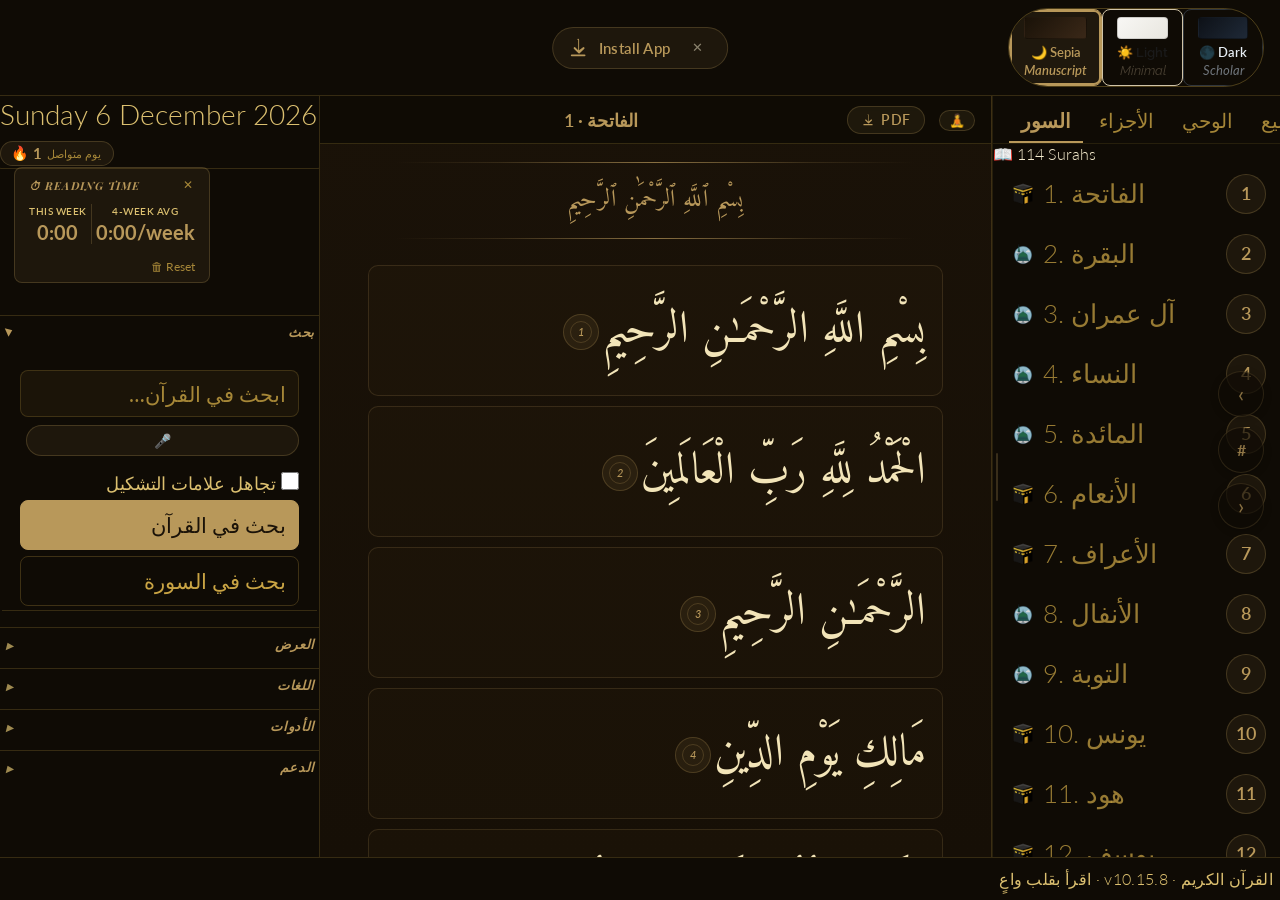
==== commit b10a9418: "V10.15.8" ====
--- a/index.html
+++ b/index.html
@@ -98,7 +98,7 @@
                 <div class="side-group" data-default="open">
                     <button class="side-group-header" type="button">
                         <span class="side-group-arrow">▶</span>
-                        <span class="side-group-label">Search</span>
+                        <span class="side-group-label" data-i18n="sectionSearch">Search</span>
                     </button>
                     <div class="side-group-body">
                 <div id="searchControls">
@@ -125,19 +125,19 @@
                 <div class="side-group" data-default="closed">
                     <button class="side-group-header" type="button">
                         <span class="side-group-arrow">▶</span>
-                        <span class="side-group-label">Display</span>
+                        <span class="side-group-label" data-i18n="sectionDisplay">Display</span>
                     </button>
                     <div class="side-group-body">
                         <!-- Font size slider -->
                         <div id="fontSizeSection">
-                            <label class="SelectLanguage" id="lbl-fontsize">Font size</label>
+                            <label class="SelectLanguage" id="lbl-fontsize" data-i18n="settingsFontSize">Font size</label>
                             <div class="font-slider-row">
-                                <span class="font-slider-label font-slider-label-text">Verse</span>
+                                <span class="font-slider-label font-slider-label-text" data-i18n="settingsVerseLabel">Verse</span>
                                 <input type="range" id="arabicFontSlider" min="1.2" max="5" step="0.1" value="2.8">
                                 <span class="font-slider-val" id="arabicFontVal">2.8</span>
                             </div>
                             <div class="font-slider-row">
-                                <span class="font-slider-label font-slider-label-text">Translation</span>
+                                <span class="font-slider-label font-slider-label-text" data-i18n="settingsTranslLabel">Translation</span>
                                 <input type="range" id="transFontSlider" min="0.7" max="3" step="0.05" value="1.87">
                                 <span class="font-slider-val" id="transFontVal">1.87</span>
                             </div>
@@ -149,7 +149,7 @@
                 <div class="side-group" data-default="closed">
                     <button class="side-group-header" type="button">
                         <span class="side-group-arrow">▶</span>
-                        <span class="side-group-label">Languages</span>
+                        <span class="side-group-label" data-i18n="sectionLanguages">Languages</span>
                     </button>
                     <div class="side-group-body">
                         <div id="firstLanguage">
@@ -183,7 +183,7 @@
                 <div class="side-group" data-default="closed">
                     <button class="side-group-header" type="button">
                         <span class="side-group-arrow">▶</span>
-                        <span class="side-group-label">Tools</span>
+                        <span class="side-group-label" data-i18n="sectionTools">Tools</span>
                     </button>
                     <div class="side-group-body">
                         <div id="toggleButtons">
@@ -199,7 +199,7 @@
                 <div class="side-group" data-default="closed">
                     <button class="side-group-header" type="button">
                         <span class="side-group-arrow">▶</span>
-                        <span class="side-group-label">Support</span>
+                        <span class="side-group-label" data-i18n="sectionSupport">Support</span>
                     </button>
                     <div class="side-group-body">
                         <div id="desktopSupportBtns">
--- a/css/Styles.css
+++ b/css/Styles.css
@@ -27,18 +27,18 @@
     --accent-dim:      #c9a44480;
     --accent-faint:    #c9a44428;
     --accent-trace:    #c9a44412;
-    --text-primary:    #f0e6c0;
-    --text-secondary:  #d4b86a;
-    --text-muted:      #c9a44470;
+    --text-primary:    #f5ecce;
+    --text-secondary:  #dcc070;
+    --text-muted:      #c9a444cc;
     --text-btn:        #c9a444;
-    --text-toc:        #c9a44475;
-    --text-toc-active: #c9a444;
-    --text-verse:      #f0e0b0;
-    --text-hijri:      #c9a444;
-    --text-result:     #c9a44488;
-    --text-result-h:   #e8d5a0;
-    --border:          #c9a44428;
-    --border-mid:      #c9a44445;
+    --text-toc:        #c9a444bb;
+    --text-toc-active: #e8c85a;
+    --text-verse:      #f2e4b8;
+    --text-hijri:      #dcc070;
+    --text-result:     #c9a444cc;
+    --text-result-h:   #f0dfa8;
+    --border:          #c9a44435;
+    --border-mid:      #c9a44455;
     --border-verse:    #c9a44420;
     --border-btn:      #c9a44440;
     --border-input:    #c9a44435;
@@ -812,6 +812,13 @@
 /* ════════════════════════════════════════════════════════════════════
    THEME OVERRIDES
    ════════════════════════════════════════════════════════════════════ */
+
+/* Manuscript: sharper font rendering on dark background */
+[data-theme="manuscript"] {
+    -webkit-font-smoothing: antialiased;
+    -moz-osx-font-smoothing: grayscale;
+}
+
 [data-theme="manuscript"] .verse { padding: 26px 4px; }
 [data-theme="manuscript"] .secondary-verse { color: #c9a444cc; }
 [data-theme="manuscript"] #suraTitle::before,
--- a/css/features.css
+++ b/css/features.css
@@ -4314,6 +4314,81 @@
 .yt-channel-arr { opacity: 0.5; font-size: 14px; }
 
 /* ════════════════════════════════════════════════════════════════════
+   v10.15.8 — Surah completion confetti celebration
+   Pieces fall from the top with rotation + horizontal drift.
+   ════════════════════════════════════════════════════════════════════ */
+@keyframes confetti-drop {
+    0%   { transform: translateX(0)               translateY(-20px) rotate(0deg)            scaleX(1);   opacity: 1; }
+    15%  { opacity: 1; }
+    85%  { opacity: 0.9; }
+    100% { transform: translateX(var(--cdrift,0)) translateY(110vh) rotate(var(--crot,360deg)) scaleX(var(--cflip,1)); opacity: 0; }
+}
+.confetti-piece {
+    position: fixed;
+    pointer-events: none;
+    z-index: 8000;
+    animation: confetti-drop var(--cdur, 2s) ease-in forwards;
+}
+
+/* ════════════════════════════════════════════════════════════════════
+   v10.15.7 — Sidebar daily reading streak badge
+   ════════════════════════════════════════════════════════════════════ */
+.sidebar-streak-badge {
+    display: flex;
+    align-items: center;
+    gap: 5px;
+    margin: 8px 0 0;
+    padding: 4px 12px 4px 10px;
+    background: var(--accent-trace);
+    border: 1px solid var(--accent-faint);
+    border-radius: 99px;
+    font-family: var(--font-ui);
+    width: fit-content;
+    cursor: default;
+    user-select: none;
+}
+.ssb-flame { font-size: 14px; line-height: 1; }
+.ssb-num   { font-size: 15px; font-weight: 700; color: var(--accent); line-height: 1; }
+.ssb-label { font-size: 11px; color: var(--text-muted); line-height: 1; }
+
+/* ════════════════════════════════════════════════════════════════════
+   v10.15.4 — Feature spotlight animation
+   Lens: transparent window with huge box-shadow that dims the rest.
+   Pulse: golden glow on the target, visible through the lens.
+   ════════════════════════════════════════════════════════════════════ */
+@keyframes feature-spotlight-pulse {
+    0%   { outline: 0px solid var(--accent); outline-offset: 0px;  box-shadow: none; }
+    15%  { outline: 3px solid var(--accent); outline-offset: 6px;  box-shadow: 0 0 0 10px var(--accent-trace); }
+    50%  { outline: 3px solid var(--accent); outline-offset: 4px;  box-shadow: 0 0 0 6px var(--accent-trace); }
+    85%  { outline: 3px solid var(--accent); outline-offset: 6px;  box-shadow: 0 0 0 10px var(--accent-trace); }
+    100% { outline: 0px solid var(--accent); outline-offset: 0px;  box-shadow: none; }
+}
+.feature-highlighted {
+    animation: feature-spotlight-pulse 0.9s ease-in-out 3;
+    border-radius: 8px;
+    position: relative;
+    z-index: 5;
+}
+/* Spotlight lens: transparent rectangle, everything outside dimmed + blurred */
+.feature-spotlight-lens {
+    position: fixed;
+    border-radius: 10px;
+    pointer-events: none;
+    z-index: 9001;
+    background: transparent;
+    /* huge shadow dims all outside the window; accent ring + glow frame the feature */
+    box-shadow:
+        0 0 0 9999px rgba(0,0,0,0.70),
+        0 0 0 2px var(--accent),
+        0 0 28px 10px var(--accent-dim);
+    opacity: 0;
+    transition: opacity 0.3s ease;
+}
+.feature-spotlight-lens.show { opacity: 1; }
+/* Keep old backdrop class intact in case any call still references it */
+.feature-spotlight-backdrop { display: none; }
+
+/* ════════════════════════════════════════════════════════════════════
    v10.15.2 — Desktop Support buttons
    ════════════════════════════════════════════════════════════════════ */
 #desktopSupportBtns {
@@ -4384,7 +4459,7 @@
 }
 .help-title {
     font-family: var(--font-heading);
-    font-size: 18px;
+    font-size: 20px;
     font-weight: 700;
     color: var(--accent);
     letter-spacing: 0.02em;
@@ -4412,12 +4487,21 @@
     background: var(--accent-trace);
     border: 1px solid var(--accent-faint);
     border-radius: 10px;
-    padding: 14px 16px;
-    margin-bottom: 20px;
-    font-family: var(--font-ui);
-    font-size: 13px;
+    padding: 16px 18px;
+    margin-bottom: 22px;
+    font-family: var(--font-ui);
+    font-size: 14px;
     color: var(--text-secondary);
-    line-height: 1.6;
+    line-height: 1.75;
+}
+[dir="rtl"] .help-intro {
+    font-family: var(--font-arabic);
+    font-size: 16px;
+    line-height: 1.9;
+}
+[dir="rtl"] .help-title {
+    font-family: var(--font-arabic);
+    font-size: 22px;
 }
 /* Feature cards grid */
 .help-grid {
@@ -4446,25 +4530,36 @@
 .help-card-top {
     display: flex;
     align-items: center;
-    gap: 10px;
+    gap: 12px;
 }
 .help-card-icon {
-    font-size: 26px;
+    font-size: 30px;
     line-height: 1;
     flex-shrink: 0;
 }
 .help-card-title {
     font-family: var(--font-heading);
-    font-size: 14px;
+    font-size: 16px;
     font-weight: 700;
     color: var(--accent);
+    letter-spacing: 0.01em;
 }
 .help-card-desc {
     font-family: var(--font-ui);
-    font-size: 12px;
+    font-size: 13.5px;
     color: var(--text-secondary);
-    line-height: 1.6;
-}
+    line-height: 1.75;
+}
+[dir="rtl"] .help-card-desc {
+    font-family: var(--font-arabic);
+    font-size: 15px;
+    line-height: 1.9;
+}
+[dir="rtl"] .help-card-title {
+    font-family: var(--font-arabic);
+    font-size: 17px;
+}
+/* .help-card-showme pill removed — click-to-navigate disabled pending rework */
 /* Mini UI mockups inside cards */
 .help-mock {
     margin-top: 6px;
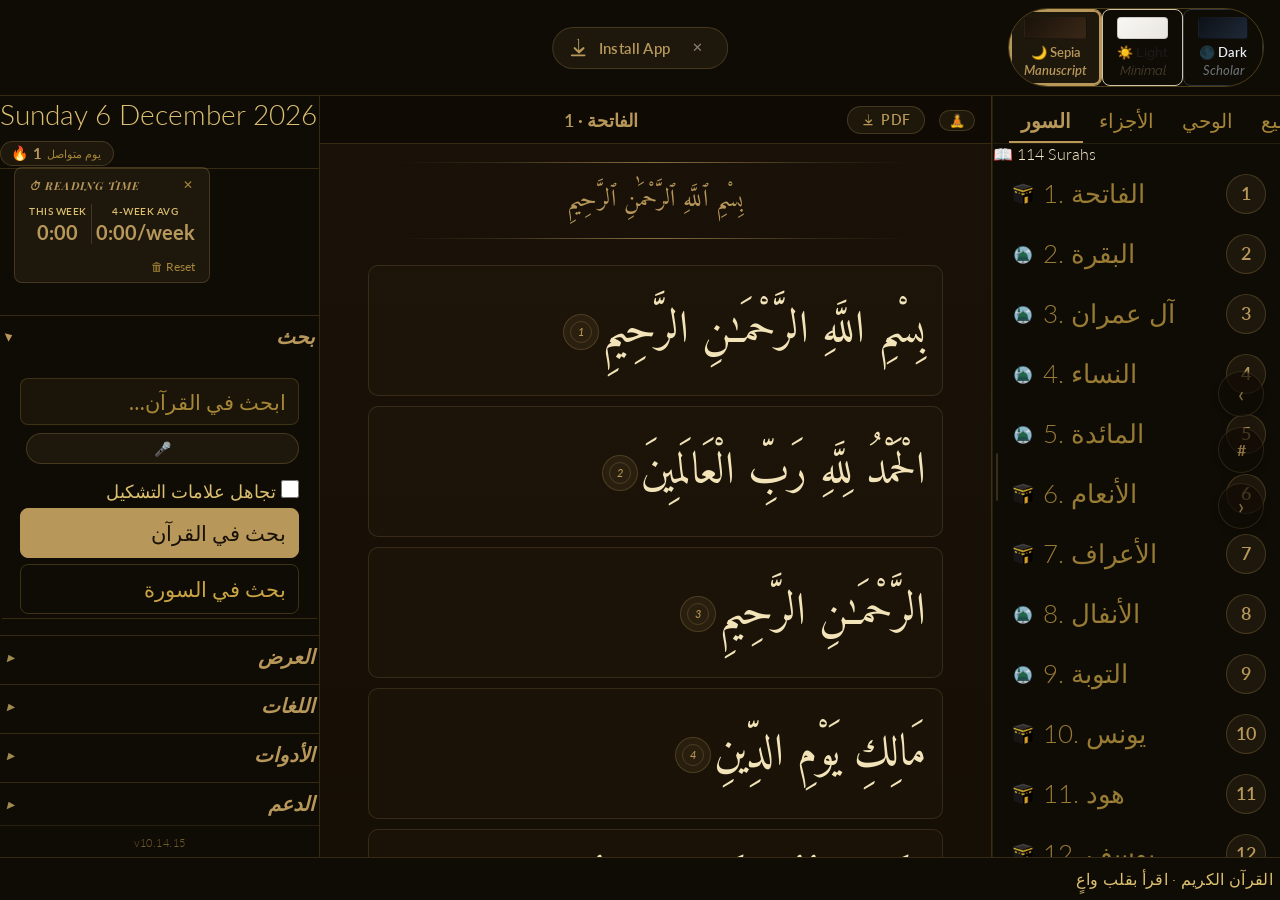
==== commit ee841ba4: "V10.14.15" ====
--- a/index.html
+++ b/index.html
@@ -210,6 +210,8 @@
                 </div>
 
             </div>
+            <!-- Version shown at bottom of desktop sidebar -->
+            <div id="sidebarVersionEl" class="sidebar-version">v10.14.15</div>
         </aside>
 
         <article class="main">
@@ -429,7 +431,7 @@
     </div>
     <div id="mobileDrawerOverlay" class="mob-drawer-overlay"></div>
 
-    <footer id="appFooter">Quran Display v10.14.14 — May you read with a mindful heart</footer>
+    <footer id="appFooter">May you read with a mindful heart</footer>
     <script src="js/script.js"></script>
     <script src="js/features.js"></script>
 </body>
--- a/css/Styles.css
+++ b/css/Styles.css
@@ -809,6 +809,49 @@
     letter-spacing: 0.02em;
 }
 
+/* Phone: hide footer — version lives in settings sheet */
+@media (max-width: 767px) {
+    #appFooter { display: none; }
+}
+
+/* Desktop sidebar version tag */
+.sidebar-version {
+    flex-shrink: 0;
+    padding: 10px 18px;
+    text-align: center;
+    font-size: 11px;
+    color: var(--text-muted);
+    font-family: var(--font-ui);
+    opacity: 0.65;
+    border-top: 1px solid var(--border);
+    letter-spacing: 0.04em;
+}
+
+/* Phone: hide sidebar version (it's in the settings sheet instead) */
+@media (max-width: 767px) {
+    .sidebar-version { display: none; }
+}
+
+/* Secondary surah name inside sticky title (when translation language added) */
+.sura-secondary-name {
+    display: block;
+    font-size: 0.68em;
+    font-weight: 400;
+    font-style: italic;
+    opacity: 0.82;
+    overflow: hidden;
+    text-overflow: ellipsis;
+    white-space: nowrap;
+    margin-top: 2px;
+    line-height: 1.3;
+}
+
+/* Sepia theme: fix native dropdown option text colour */
+[data-theme="manuscript"] select option {
+    background-color: #1a1208;
+    color: #f5ecce;
+}
+
 /* ════════════════════════════════════════════════════════════════════
    THEME OVERRIDES
    ════════════════════════════════════════════════════════════════════ */
@@ -1854,6 +1897,17 @@
 
 /* ── Settings inside sheet ── */
 .mob-settings-section { padding: 12px 20px; border-bottom: 1px solid var(--border); }
+
+/* Version line at the bottom of the phone settings sheet */
+.mob-settings-version {
+    text-align: center;
+    padding: 14px 20px 18px;
+    font-size: 12px;
+    color: var(--text-muted);
+    font-family: var(--font-ui);
+    opacity: 0.6;
+    letter-spacing: 0.04em;
+}
 .mob-settings-lbl { font-size: 16px; font-style: italic; color: var(--text-muted); margin-bottom: 8px; font-family: var(--font-heading); }
 .mob-settings-select {
     width: 100%; background: var(--bg-input); border: 1px solid var(--border-input);
--- a/css/features.css
+++ b/css/features.css
@@ -1080,7 +1080,7 @@
     cursor: pointer;
     font-family: var(--font-heading);
     font-style: italic;
-    font-size: 13px;
+    font-size: 18px;
     color: var(--accent);
     text-align: left;
     border-radius: 5px;
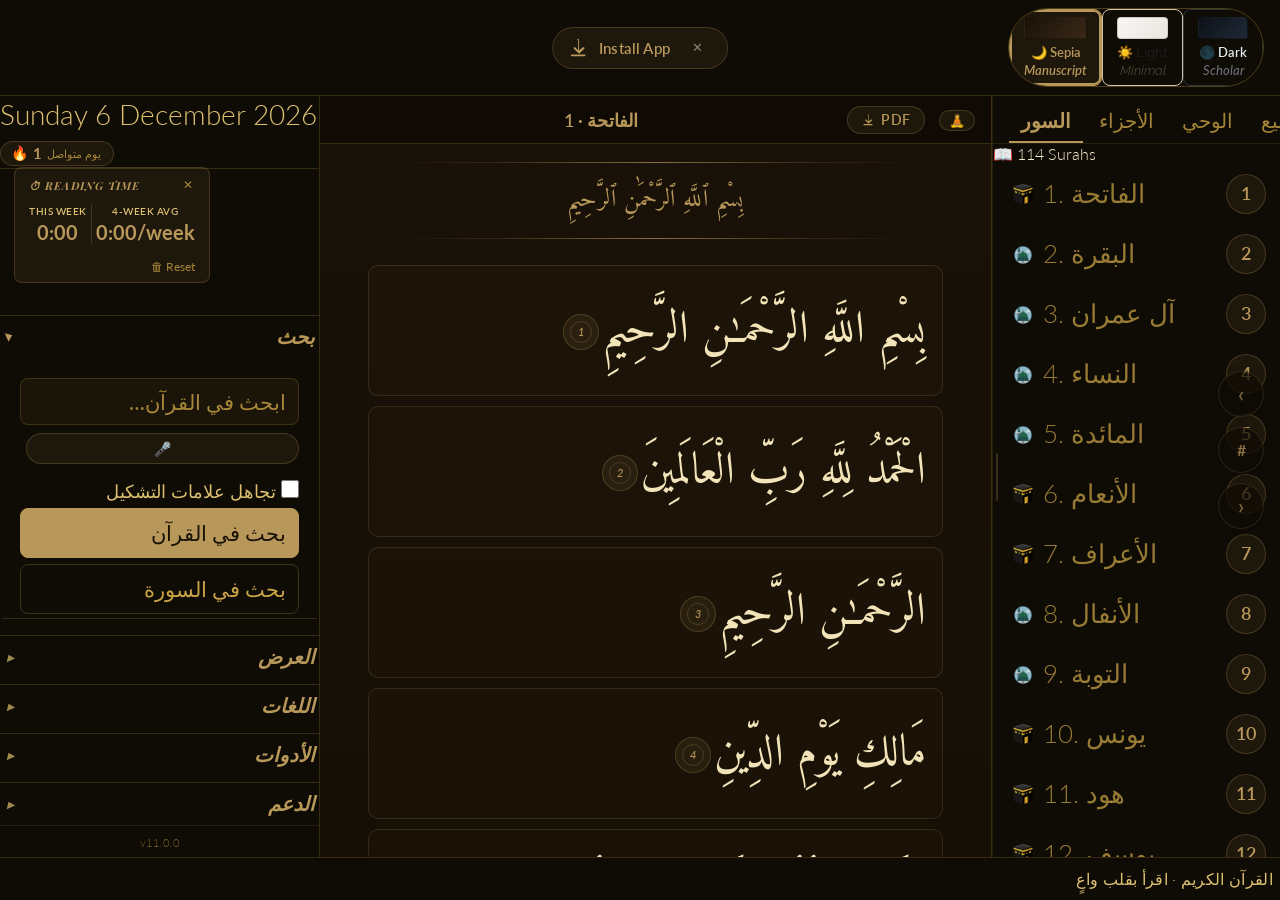
==== commit 9dd240fc: "V10.14" ====
--- a/index.html
+++ b/index.html
@@ -14,6 +14,7 @@
     <meta name="apple-mobile-web-app-status-bar-style" content="black-translucent">
     <meta name="apple-mobile-web-app-title" content="Quran">
     <link rel="apple-touch-icon" href="img/icon-192.png">
+    <script defer src="https://cloud.umami.is/script.js" data-website-id="a2fcf185-ba7e-4327-bd64-48847eab9358"></script>
 </head>
 <body>
     <div class="burger-menu" id="burgerMenu">☰</div>
@@ -211,7 +212,7 @@
 
             </div>
             <!-- Version shown at bottom of desktop sidebar -->
-            <div id="sidebarVersionEl" class="sidebar-version">v10.14.15</div>
+            <div id="sidebarVersionEl" class="sidebar-version">v11.0.0</div>
         </aside>
 
         <article class="main">
--- a/css/Styles.css
+++ b/css/Styles.css
@@ -2712,9 +2712,34 @@
 .mob-share-item:last-child { border-bottom: none; }
 .mob-share-item:hover { background: var(--accent-trace); }
 .mob-share-ico { font-size: 24px; width: 36px; text-align: center; flex-shrink: 0; }
+.mob-share-ico-svg { display: flex; align-items: center; justify-content: center; }
 .mob-share-info { flex: 1; }
 .mob-share-label { font-size: 16px; color: var(--text-primary); font-weight: 500; }
 .mob-share-sub { font-size: 13px; color: var(--text-muted); margin-top: 2px; }
+.mob-share-arr { font-size: 14px; color: var(--text-muted); flex-shrink: 0; opacity: 0.6; }
+/* Social media <a> links styled like buttons */
+a.mob-share-item {
+    text-decoration: none;
+    display: flex;
+    align-items: center;
+    gap: 14px;
+    padding: 16px 14px;
+    border-bottom: 1px solid var(--border);
+    transition: background 0.15s;
+    cursor: pointer;
+}
+a.mob-share-item:hover { background: var(--accent-trace); }
+/* Section divider labels inside share sheet */
+.mob-share-section-lbl {
+    padding: 10px 14px 4px;
+    font-size: 11px;
+    font-weight: 700;
+    letter-spacing: 0.08em;
+    text-transform: uppercase;
+    color: var(--accent);
+    opacity: 0.75;
+    font-family: var(--font-ui);
+}
 
 /* ════════════════════════════════════════════════════════════════════
    PHONE REDESIGN — max-width: 767px  (Groups A–F)
--- a/css/features.css
+++ b/css/features.css
@@ -1,6 +1,109 @@
 /* ════════════════════════════════════════════════════════════════════
    v9.9 — Phase 1 Feature Styles
    ════════════════════════════════════════════════════════════════════ */
+
+/* ── Collapsible settings sections (Advanced / Data & Privacy) ── */
+.settings-collapsible-header {
+    cursor: pointer;
+    display: flex;
+    align-items: center;
+    justify-content: space-between;
+}
+.settings-collapsible-header .mob-settings-lbl {
+    margin-bottom: 0;
+}
+.settings-collapsible-arrow {
+    font-size: 12px;
+    color: var(--text-secondary);
+    opacity: 0.55;
+    flex-shrink: 0;
+    margin-left: 8px;
+    transition: transform 0.2s ease;
+}
+.settings-collapsible-content {
+    padding-top: 4px;
+}
+
+/* ── App version footer (bottom of Features panel) ── */
+.app-version-footer {
+    text-align: center;
+    font-size: 11px;
+    color: var(--text-secondary);
+    opacity: 0.5;
+    padding: 18px 0 8px;
+    font-family: var(--font-ui);
+    letter-spacing: 0.04em;
+}
+
+/* ── Notification time picker overlay ── */
+.notif-time-overlay {
+    position: fixed;
+    inset: 0;
+    background: rgba(0,0,0,0.55);
+    z-index: 20000;
+    display: flex;
+    align-items: center;
+    justify-content: center;
+}
+.notif-time-card {
+    background: var(--bg-sidebar);
+    border: 1px solid var(--border);
+    border-radius: 16px;
+    padding: 28px 28px 22px;
+    width: min(340px, 90vw);
+    display: flex;
+    flex-direction: column;
+    gap: 16px;
+    box-shadow: 0 8px 32px rgba(0,0,0,0.4);
+}
+.notif-time-card h3 {
+    margin: 0;
+    font-size: 16px;
+    font-weight: 600;
+    color: var(--text-primary);
+    font-family: var(--font-ui);
+}
+.notif-time-card p {
+    margin: 0;
+    font-size: 13px;
+    color: var(--text-secondary);
+    font-family: var(--font-ui);
+}
+.notif-time-input {
+    width: 100%;
+    padding: 10px 14px;
+    border-radius: 10px;
+    border: 1px solid var(--border);
+    background: var(--bg-main);
+    color: var(--text-primary);
+    font-size: 20px;
+    font-family: var(--font-ui);
+    text-align: center;
+    box-sizing: border-box;
+}
+.notif-time-card .notif-time-actions {
+    display: flex;
+    gap: 10px;
+    justify-content: flex-end;
+}
+.notif-time-card button {
+    padding: 8px 20px;
+    border-radius: 8px;
+    border: none;
+    font-size: 14px;
+    font-family: var(--font-ui);
+    cursor: pointer;
+    font-weight: 500;
+}
+.notif-time-card .btn-cancel {
+    background: var(--bg-main);
+    color: var(--text-secondary);
+    border: 1px solid var(--border);
+}
+.notif-time-card .btn-confirm {
+    background: var(--accent);
+    color: #fff;
+}
 
 /* ── Toast (used by copy/share/error feedback) ── */
 .app-toast {
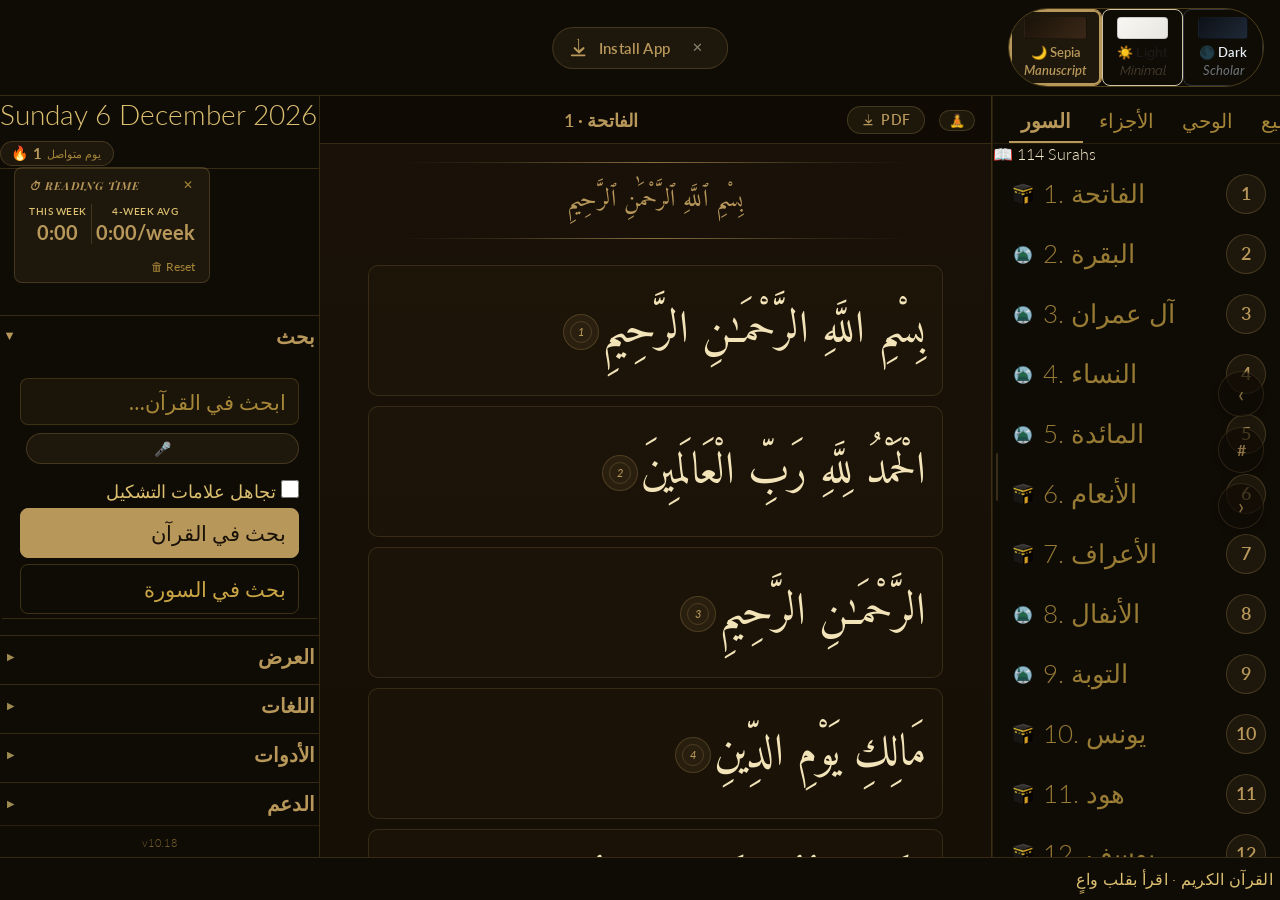
==== commit 238a8e0b: "V10.18" ====
--- a/index.html
+++ b/index.html
@@ -2,7 +2,7 @@
 <html lang="en" data-theme="manuscript">
 <head>
     <meta charset="UTF-8">
-    <meta name="viewport" content="width=device-width, initial-scale=1.0, maximum-scale=1.0, user-scalable=no">
+    <meta name="viewport" content="width=device-width, initial-scale=1.0, minimum-scale=0.8, maximum-scale=1.5">
     <title>Quran Display</title>
     <link rel="icon" type="image/x-icon" href="img/icon-192.png">
     <link rel="stylesheet" href="css/Styles.css">
@@ -212,7 +212,7 @@
 
             </div>
             <!-- Version shown at bottom of desktop sidebar -->
-            <div id="sidebarVersionEl" class="sidebar-version">v11.0.0</div>
+            <div id="sidebarVersionEl" class="sidebar-version">v10.18</div>
         </aside>
 
         <article class="main">
--- a/css/Styles.css
+++ b/css/Styles.css
@@ -548,6 +548,7 @@
     padding: 0 48px 36px;
     overflow-y: auto;
     overflow-x: hidden;
+    touch-action: pan-y;
     background: var(--bg-content);
     border-right: 1px solid var(--border);
     transition: background-color 0.3s;
@@ -1896,19 +1897,62 @@
 }
 
 /* ── Settings inside sheet ── */
-.mob-settings-section { padding: 12px 20px; border-bottom: 1px solid var(--border); }
+.mob-settings-section { padding: 18px 20px 12px; border-bottom: 1px solid var(--border); }
+
+/* ── Language & Display group: three sections wrapped in one visual block ── */
+.settings-display-group {
+    padding: 18px 20px 12px;
+    border-bottom: 1px solid var(--border);
+}
+.settings-display-group-inner {
+    border: 1.5px solid var(--border);
+    border-radius: 12px;
+    overflow: hidden;
+    margin-top: 4px;
+}
+.settings-display-group-inner .mob-settings-section {
+    border-bottom: 1px solid var(--border);
+    padding: 14px 16px 10px;
+    margin: 0;
+}
+.settings-display-group-inner .mob-settings-section:last-child {
+    border-bottom: none;
+}
 
 /* Version line at the bottom of the phone settings sheet */
 .mob-settings-version {
     text-align: center;
-    padding: 14px 20px 18px;
-    font-size: 12px;
-    color: var(--text-muted);
-    font-family: var(--font-ui);
-    opacity: 0.6;
-    letter-spacing: 0.04em;
-}
-.mob-settings-lbl { font-size: 16px; font-style: italic; color: var(--text-muted); margin-bottom: 8px; font-family: var(--font-heading); }
+    padding: 16px 20px 20px;
+    font-size: 24px;
+    color: var(--accent);
+    font-family: var(--font-ui);
+    font-weight: 600;
+    opacity: 0.85;
+    letter-spacing: 0.06em;
+    border-top: 1px solid var(--border);
+    margin-top: 4px;
+}
+.mob-settings-lbl {
+    font-size: 11px;
+    font-weight: 800;
+    letter-spacing: 0.13em;
+    text-transform: uppercase;
+    color: var(--accent);
+    font-family: var(--font-ui);
+    margin: 4px 0 14px;
+    display: flex;
+    align-items: center;
+    gap: 10px;
+    white-space: nowrap;
+}
+.mob-settings-lbl::before,
+.mob-settings-lbl::after {
+    content: '';
+    flex: 1;
+    height: 1px;
+    background: var(--accent);
+    opacity: 0.35;
+}
 .mob-settings-select {
     width: 100%; background: var(--bg-input); border: 1px solid var(--border-input);
     border-radius: var(--radius); padding: 10px 12px;
@@ -2129,14 +2173,14 @@
    v9.3 — Brighter settings labels (readable on Manuscript & Scholar)
    ════════════════════════════════════════════════════════════════════ */
 .mob-settings-lbl {
-    font-size: 14px !important;
-    color: var(--text-primary) !important;
-    font-style: italic;
-    font-weight: 600 !important;
-    margin-bottom: 8px;
-    font-family: var(--font-heading);
-    letter-spacing: 0.02em;
-    opacity: 0.95;
+    font-size: 11px;
+    color: var(--accent);
+    font-style: normal;
+    font-weight: 800;
+    margin-bottom: 14px;
+    font-family: var(--font-ui);
+    letter-spacing: 0.13em;
+    opacity: 1;
 }
 /* ════════════════════════════════════════════════════════════════════
    v9.5 — Reset button, sticky surah title, confirm dialog
--- a/css/features.css
+++ b/css/features.css
@@ -2,35 +2,142 @@
    v9.9 — Phase 1 Feature Styles
    ════════════════════════════════════════════════════════════════════ */
 
+/* ── Notification card in settings ── */
+.notif-settings-section-label {
+    font-size: 13px;
+    color: var(--accent);
+    font-weight: 700;
+    letter-spacing: 0.08em;
+    text-transform: uppercase;
+    margin-bottom: 7px;
+}
+.notif-settings-card {
+    background: rgba(201,168,76,0.08);
+    border: 1.5px solid rgba(201,168,76,0.3);
+    border-radius: 12px;
+    padding: 12px 14px;
+    margin-bottom: 12px;
+    transition: background 0.2s, border-color 0.2s;
+}
+.notif-settings-card.notif-off {
+    background: rgba(255,255,255,0.03);
+    border-color: rgba(255,255,255,0.1);
+}
+.notif-settings-card-top {
+    display: flex;
+    align-items: center;
+    justify-content: space-between;
+}
+.notif-settings-card-title {
+    font-size: 16px;
+    font-weight: 600;
+    color: var(--text-primary);
+    transition: opacity 0.2s;
+}
+.notif-settings-card.notif-off .notif-settings-card-title {
+    opacity: 0.5;
+}
+.notif-settings-time-row {
+    display: flex;
+    align-items: center;
+    gap: 8px;
+    border-top: 1px solid rgba(201,168,76,0.15);
+    padding-top: 10px;
+    margin-top: 10px;
+}
+.notif-settings-time-lbl {
+    font-size: 15px;
+    color: var(--text-secondary);
+    flex: 1;
+}
+.notif-settings-time-chip {
+    background: rgba(255,255,255,0.07);
+    border: 1px solid rgba(255,255,255,0.15);
+    border-radius: 8px;
+    padding: 6px 14px;
+    font-size: 16px;
+    color: var(--accent);
+    font-weight: 600;
+    display: flex;
+    align-items: center;
+    gap: 5px;
+    cursor: pointer;
+    font-family: var(--font-ui);
+}
+.notif-settings-time-chip:hover {
+    background: rgba(201,168,76,0.12);
+}
+.notif-settings-divider {
+    height: 1px;
+    background: rgba(255,255,255,0.06);
+    margin: 4px 0 10px;
+}
+
 /* ── Collapsible settings sections (Advanced / Data & Privacy) ── */
 .settings-collapsible-header {
     cursor: pointer;
     display: flex;
     align-items: center;
     justify-content: space-between;
+    background: rgba(var(--accent-rgb, 201,168,76), 0.08);
+    border: 1px solid rgba(var(--accent-rgb, 201,168,76), 0.25);
+    border-radius: 10px;
+    padding: 12px 16px;
+    margin: 2px 0 6px;
+    transition: background 0.15s ease;
+}
+.settings-collapsible-header:hover,
+.settings-collapsible-header:active {
+    background: rgba(var(--accent-rgb, 201,168,76), 0.16);
 }
 .settings-collapsible-header .mob-settings-lbl {
     margin-bottom: 0;
+    flex: 1;
+    font-size: 13px;
+}
+.settings-collapsible-header .mob-settings-lbl::before {
+    display: none;
+}
+.settings-collapsible-header .mob-settings-lbl::after {
+    display: none;
 }
 .settings-collapsible-arrow {
-    font-size: 12px;
-    color: var(--text-secondary);
-    opacity: 0.55;
+    font-size: 18px;
+    color: var(--accent);
+    opacity: 0.85;
     flex-shrink: 0;
-    margin-left: 8px;
+    margin-left: 10px;
     transition: transform 0.2s ease;
 }
 .settings-collapsible-content {
-    padding-top: 4px;
-}
+    padding-top: 6px;
+}
+
+/* ── Section help button (ℹ️ next to group title → opens YouTube tutorial) ── */
+.section-help-btn {
+    background: none;
+    border: none;
+    cursor: pointer;
+    padding: 0 3px;
+    font-size: 14px;
+    line-height: 1;
+    opacity: 0.65;
+    flex-shrink: 0;
+    touch-action: manipulation;
+    transition: opacity 0.15s;
+}
+.section-help-btn:hover { opacity: 1; }
 
 /* ── App version footer (bottom of Features panel) ── */
 .app-version-footer {
     text-align: center;
-    font-size: 11px;
-    color: var(--text-secondary);
-    opacity: 0.5;
-    padding: 18px 0 8px;
+    font-size: 24px;
+    font-weight: 600;
+    color: var(--accent);
+    opacity: 0.85;
+    padding: 16px 20px 20px;
+    border-top: 1px solid var(--border);
+    margin-top: 4px;
     font-family: var(--font-ui);
     letter-spacing: 0.04em;
 }
@@ -266,10 +373,9 @@
 }
 .shortcuts-header h3 {
     font-size: 17px;
-    font-family: var(--font-heading);
-    font-style: italic;
-    color: var(--accent);
-    font-weight: 600;
+    font-family: var(--font-ui);
+    color: var(--accent);
+    font-weight: 700;
 }
 .shortcuts-close {
     background: transparent;
@@ -431,7 +537,7 @@
     display: flex;
     align-items: center;
     justify-content: space-between;
-    padding: 11px 0;
+    padding: 14px 0;
     border-bottom: 1px solid var(--border);
     cursor: pointer;
     font-family: var(--font-ui);
@@ -725,10 +831,9 @@
 
 .features-modal-title {
     font-size: 22px;
-    font-family: var(--font-heading);
-    font-style: italic;
-    color: var(--accent);
-    font-weight: 600;
+    font-family: var(--font-ui);
+    color: var(--accent);
+    font-weight: 700;
 }
 
 .features-modal-close {
@@ -761,14 +866,12 @@
 }
 /* Section label as a clear header */
 .features-modal-body .mob-settings-section .mob-settings-lbl {
-    font-size: 15px;
-    font-weight: 700;
-    letter-spacing: 0.06em;
-    text-transform: uppercase;
-    color: var(--accent);
-    margin-bottom: 12px;
-    padding-bottom: 8px;
-    border-bottom: 1px solid var(--accent-faint);
+    font-size: 13px;
+    font-weight: 800;
+    letter-spacing: 0.1em;
+    margin-bottom: 16px;
+    padding-bottom: 0;
+    border-bottom: none;
 }
 
 /* Desktop: hide the modal on mobile screens (we use the sheet instead) */
@@ -1181,9 +1284,9 @@
     background: transparent;
     border: none;
     cursor: pointer;
-    font-family: var(--font-heading);
-    font-style: italic;
-    font-size: 18px;
+    font-family: var(--font-ui);
+    font-size: 14px;
+    font-weight: 600;
     color: var(--accent);
     text-align: left;
     border-radius: 5px;
@@ -1721,8 +1824,7 @@
     font-size: 15px;
     font-weight: 600;
     color: var(--accent);
-    font-family: var(--font-heading);
-    font-style: italic;
+    font-family: var(--font-ui);
     line-height: 1.3;
 }
 
@@ -1815,8 +1917,8 @@
 .tafsir-modal-body h1, .tafsir-modal-body h2, .tafsir-modal-body h3, .tafsir-modal-body h4 {
     margin: 16px 0 8px;
     color: var(--accent);
-    font-family: var(--font-heading);
-    font-weight: 600;
+    font-family: var(--font-ui);
+    font-weight: 700;
 }
 .tafsir-modal-body em, .tafsir-modal-body i { font-style: italic; opacity: 0.92; }
 .tafsir-modal-body strong, .tafsir-modal-body b { font-weight: 700; color: var(--accent); }
@@ -2526,7 +2628,7 @@
 
 /* Feature toggle subtitle — readable in all themes */
 .feature-toggle-sub {
-    font-size: 15px !important;
+    font-size: 17px !important;
     color: var(--text-secondary) !important;
     opacity: 1 !important;
     font-weight: 400;
@@ -2561,7 +2663,7 @@
 .mob-settings-section div[style*="opacity:0.85"],
 .mob-settings-section div[style*="opacity:0.7"] {
     opacity: 1 !important;
-    font-size: 14px !important;
+    font-size: 16px !important;
     color: var(--text-secondary) !important;
     line-height: 1.5 !important;
 }
@@ -2621,9 +2723,8 @@
 }
 .install-modal-title {
     flex: 1;
-    font-family: var(--font-heading);
-    font-style: italic;
-    font-weight: 600;
+    font-family: var(--font-ui);
+    font-weight: 700;
     color: var(--accent);
     font-size: 17px;
 }
@@ -2737,9 +2838,8 @@
     display: flex;
     align-items: center;
     gap: 10px;
-    font-family: var(--font-heading);
-    font-style: italic;
-    font-weight: 600;
+    font-family: var(--font-ui);
+    font-weight: 700;
     color: var(--accent);
     font-size: 17px;
 }
@@ -2808,9 +2908,9 @@
 }
 .topic-back:hover { text-decoration: underline; }
 .topic-detail-title {
-    font-family: var(--font-heading);
-    font-style: italic;
-    font-size: 18px;
+    font-family: var(--font-ui);
+    font-weight: 700;
+    font-size: 17px;
     color: var(--accent);
     padding: 6px 14px 12px;
     border-bottom: 1px solid var(--border);
@@ -2956,9 +3056,8 @@
 .reflection-icon { font-size: 18px; }
 .reflection-label {
     flex: 1;
-    font-family: var(--font-heading);
-    font-style: italic;
-    font-weight: 600;
+    font-family: var(--font-ui);
+    font-weight: 700;
     color: var(--accent);
     font-size: 15px;
 }
@@ -2976,8 +3075,8 @@
     padding: 16px 18px 12px;
     font-size: 16px;
     color: var(--text-primary);
-    font-family: var(--font-heading);
-    font-style: italic;
+    font-family: var(--font-ui);
+    font-weight: 500;
     line-height: 1.5;
 }
 .reflection-textarea {
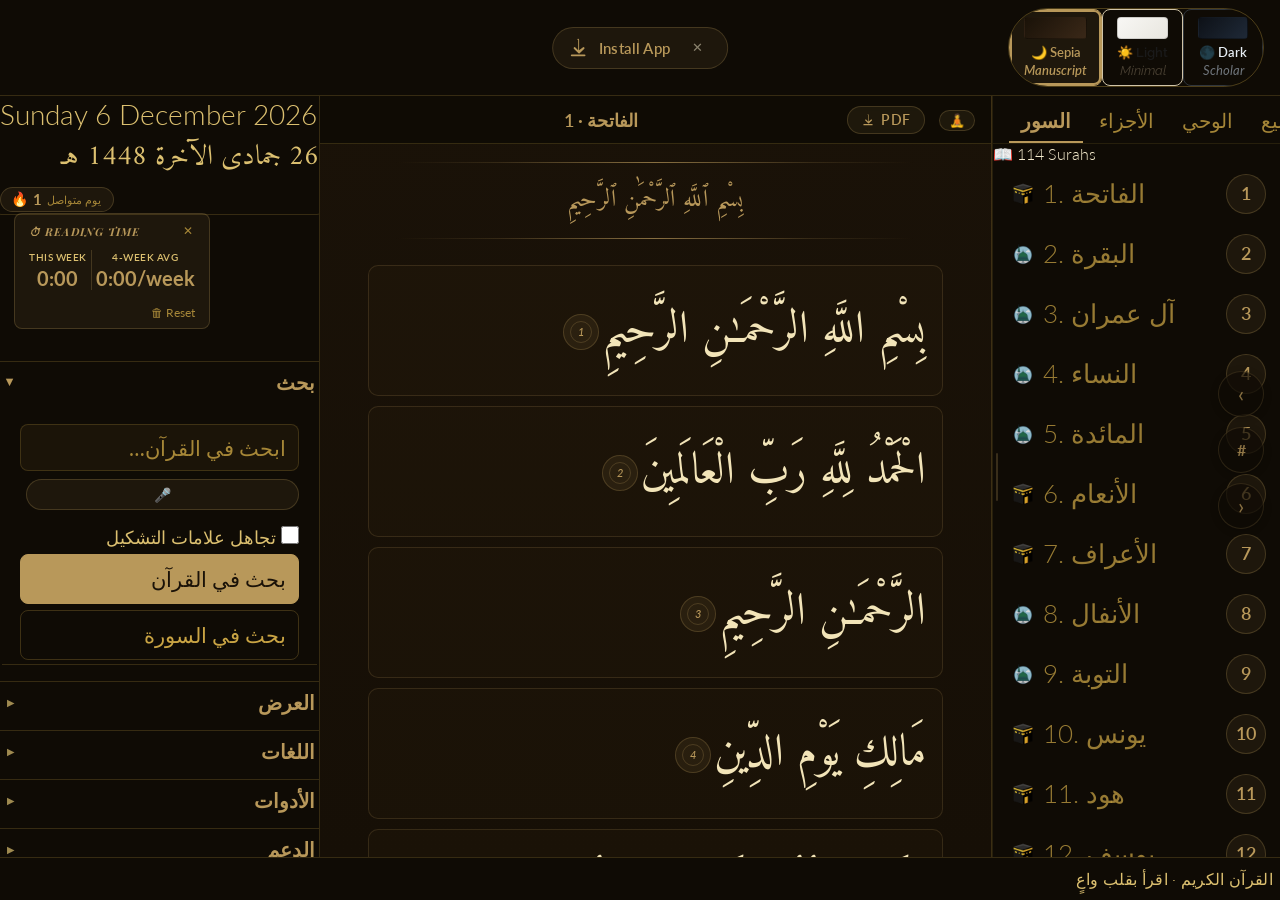
==== commit e41f9d7b: "V11.0.0" ====
--- a/index.html
+++ b/index.html
@@ -212,7 +212,7 @@
 
             </div>
             <!-- Version shown at bottom of desktop sidebar -->
-            <div id="sidebarVersionEl" class="sidebar-version">v10.18</div>
+            <div id="sidebarVersionEl" class="sidebar-version">v11.0</div>
         </aside>
 
         <article class="main">
--- a/css/features.css
+++ b/css/features.css
@@ -176,18 +176,64 @@
     color: var(--text-secondary);
     font-family: var(--font-ui);
 }
-.notif-time-input {
-    width: 100%;
-    padding: 10px 14px;
+/* kept for any legacy references */
+.notif-time-input { display: none; }
+
+/* ── Custom time picker ── */
+.notif-time-picker-row {
+    display: flex;
+    align-items: center;
+    justify-content: center;
+    gap: 10px;
+}
+.notif-time-sel {
+    font-size: 26px;
+    font-weight: 700;
+    color: var(--text-primary);
+    background: var(--bg-main);
+    border: 1.5px solid var(--border);
     border-radius: 10px;
-    border: 1px solid var(--border);
-    background: var(--bg-main);
-    color: var(--text-primary);
-    font-size: 20px;
-    font-family: var(--font-ui);
+    padding: 8px 4px;
     text-align: center;
-    box-sizing: border-box;
-}
+    cursor: pointer;
+    -webkit-appearance: none;
+    appearance: none;
+    width: 64px;
+    font-family: var(--font-ui);
+}
+.notif-time-sep {
+    font-size: 28px;
+    font-weight: 700;
+    color: var(--text-primary);
+    opacity: 0.45;
+    line-height: 1;
+}
+.notif-ampm-group {
+    display: flex;
+    flex-direction: column;
+    gap: 6px;
+}
+.notif-ampm-btn {
+    padding: 7px 14px;
+    border-radius: 8px;
+    border: 1.5px solid var(--border);
+    background: transparent;
+    color: var(--text-secondary);
+    font-size: 13px;
+    font-weight: 700;
+    letter-spacing: 0.05em;
+    cursor: pointer;
+    font-family: var(--font-ui);
+    min-width: 52px;
+    text-align: center;
+    transition: background 0.15s, color 0.15s, border-color 0.15s;
+}
+.notif-ampm-btn.active {
+    background: var(--accent);
+    color: #1a1208;
+    border-color: var(--accent);
+}
+
 .notif-time-card .notif-time-actions {
     display: flex;
     gap: 10px;
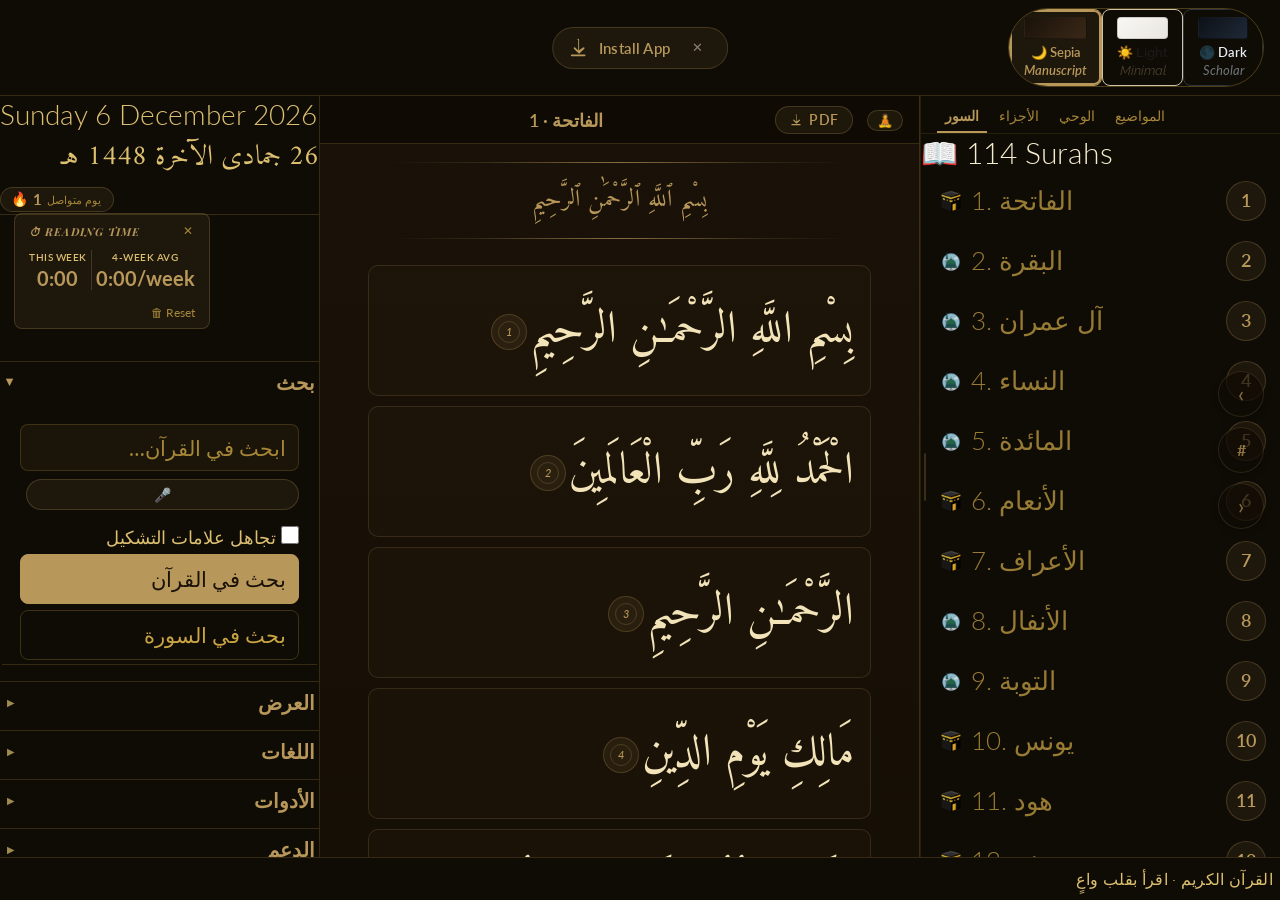
==== commit 1187f638: "V11.8" ====
--- a/index.html
+++ b/index.html
@@ -2,7 +2,7 @@
 <html lang="en" data-theme="manuscript">
 <head>
     <meta charset="UTF-8">
-    <meta name="viewport" content="width=device-width, initial-scale=1.0, minimum-scale=0.8, maximum-scale=1.5">
+    <meta name="viewport" content="width=device-width, initial-scale=1.0, maximum-scale=1.0, user-scalable=no">
     <title>Quran Display</title>
     <link rel="icon" type="image/x-icon" href="img/icon-192.png">
     <link rel="stylesheet" href="css/Styles.css">
@@ -25,7 +25,7 @@
             <button id="headerInstallBtn" class="header-install-btn" style="display:none;" type="button">
                 <span class="hib-icon" aria-hidden="true">
                     <svg viewBox="0 0 24 24" width="22" height="22" fill="currentColor" xmlns="http://www.w3.org/2000/svg">
-                        <path d="M12 3v11.59l-3.3-3.3a1 1 0 0 0-1.4 1.42l5 5a1 1 0 0 0 1.4 0l5-5a1 1 0 0 0-1.4-1.42L13 14.59V3a1 1 0 0 0-2 0z"/>
+                        <path d="M12 3v11.69l-3.3-3.3a1 1 0 0 0-1.4 1.42l5 5a1 1 0 0 0 1.4 0l5-5a1 1 0 0 0-1.4-1.42L13 14.59V3a1 1 0 0 0-2 0z"/>
                         <path d="M5 19a1 1 0 0 0 0 2h14a1 1 0 0 0 0-2H5z"/>
                     </svg>
                 </span>
@@ -212,7 +212,7 @@
 
             </div>
             <!-- Version shown at bottom of desktop sidebar -->
-            <div id="sidebarVersionEl" class="sidebar-version">v11.0</div>
+            <div id="sidebarVersionEl" class="sidebar-version">v11.8</div>
         </aside>
 
         <article class="main">
--- a/css/Styles.css
+++ b/css/Styles.css
@@ -653,7 +653,7 @@
    ════════════════════════════════════════════════════════════════════ */
 #tocContainer {
     flex: 1;
-    min-width: 140px;
+    min-width: 320px;
     max-width: 700px;
     background: var(--bg-toc);
     border-left: 1px solid var(--border-toc);
@@ -1279,8 +1279,8 @@
     background: transparent;
     border: none;
     border-bottom: 2px solid transparent;
-    padding: 6px 12px 8px;
-    font-size: 20px;
+    padding: 5px 8px 7px;
+    font-size: 14px;
     font-family: var(--font-ui);
     color: var(--text-muted);
     cursor: pointer;
@@ -2256,12 +2256,18 @@
     background: rgba(248, 247, 244, 0.94);
 }
 
-/* Mobile: tighter padding & adjust margin */
+/* Mobile: tighter padding & adjust margin.
+   backdrop-filter is disabled on mobile — on Chrome Android it creates a GPU compositing
+   layer that conflicts with position:sticky under pinch-zoom, causing the title to
+   disappear or scroll with the content instead of staying fixed at the top. */
 @media (max-width: 900px) {
     .sura-sticky-title {
         font-size: 1.15rem;
         padding: 11px 14px;
         margin: 0 -24px 4px;
+        backdrop-filter: none;
+        -webkit-backdrop-filter: none;
+        background: var(--bg-content);
     }
 }
 @media (max-width: 600px) {
--- a/css/features.css
+++ b/css/features.css
@@ -1648,6 +1648,76 @@
 @media (max-width: 600px) {
     .pwa-update-bar { bottom: 75px; font-size: 14px; padding: 12px 18px; }
     .pwa-update-btn { padding: 6px 14px; font-size: 13px; }
+}
+
+/* ── v11.7 — Install prompt card ── */
+.pwa-install-card {
+    position: fixed;
+    bottom: 88px;
+    left: 50%;
+    transform: translateX(-50%);
+    z-index: 4000;
+    background: var(--bg-secondary);
+    border: 1.5px solid var(--accent-dim);
+    border-radius: 16px;
+    box-shadow: 0 8px 32px rgba(0,0,0,0.38);
+    display: flex;
+    align-items: center;
+    gap: 14px;
+    padding: 14px 18px;
+    min-width: min(340px, 90vw);
+    max-width: 440px;
+    animation: slideUpFade 0.35s ease;
+}
+.pwa-install-icon { font-size: 30px; flex-shrink: 0; }
+.pwa-install-text { flex: 1; min-width: 0; }
+.pwa-install-title {
+    font-size: 14px;
+    font-weight: 700;
+    color: var(--text-primary);
+    line-height: 1.2;
+}
+.pwa-install-sub {
+    font-size: 11px;
+    color: var(--text-secondary);
+    margin-top: 3px;
+    opacity: 0.8;
+}
+.pwa-install-actions { display: flex; gap: 8px; align-items: center; flex-shrink: 0; }
+.pwa-install-btn {
+    background: var(--accent);
+    color: #fff;
+    border: none;
+    border-radius: 8px;
+    padding: 9px 18px;
+    font-size: 13px;
+    font-weight: 700;
+    cursor: pointer;
+    white-space: nowrap;
+    transition: opacity 0.15s;
+}
+.pwa-install-btn:hover { opacity: 0.88; }
+.pwa-install-close {
+    background: none;
+    border: none;
+    color: var(--text-secondary);
+    cursor: pointer;
+    font-size: 17px;
+    padding: 4px 8px;
+    opacity: 0.55;
+    flex-shrink: 0;
+    transition: opacity 0.15s;
+}
+.pwa-install-close:hover { opacity: 1; }
+@media (max-width: 600px) {
+    .pwa-install-card {
+        left: 12px;
+        right: 12px;
+        bottom: 80px;
+        transform: none;
+        min-width: 0;
+        max-width: none;
+    }
 }
 
 /* ════════════════════════════════════════════════════════════════════
@@ -5093,3 +5163,29 @@
 }
 .mob-help-item:last-child { border-bottom: none; }
 .mob-help-ico { font-size: 22px; flex-shrink: 0; margin-top: 1px; }
+
+/* ── Pinch-to-zoom indicator ── */
+.pinch-zoom-indicator {
+    position: fixed;
+    top: 50%;
+    left: 50%;
+    transform: translate(-50%, -50%) scale(0.75);
+    background: rgba(0, 0, 0, 0.55);
+    color: #fff;
+    font-size: 26px;
+    font-weight: 700;
+    letter-spacing: 0.03em;
+    padding: 12px 22px;
+    border-radius: 14px;
+    pointer-events: none;
+    opacity: 0;
+    transition: opacity 0.18s ease, transform 0.18s ease;
+    z-index: 99999;
+    backdrop-filter: blur(6px);
+    -webkit-backdrop-filter: blur(6px);
+    border: 1px solid rgba(255, 255, 255, 0.15);
+}
+.pinch-zoom-indicator.show {
+    opacity: 1;
+    transform: translate(-50%, -50%) scale(1);
+}
